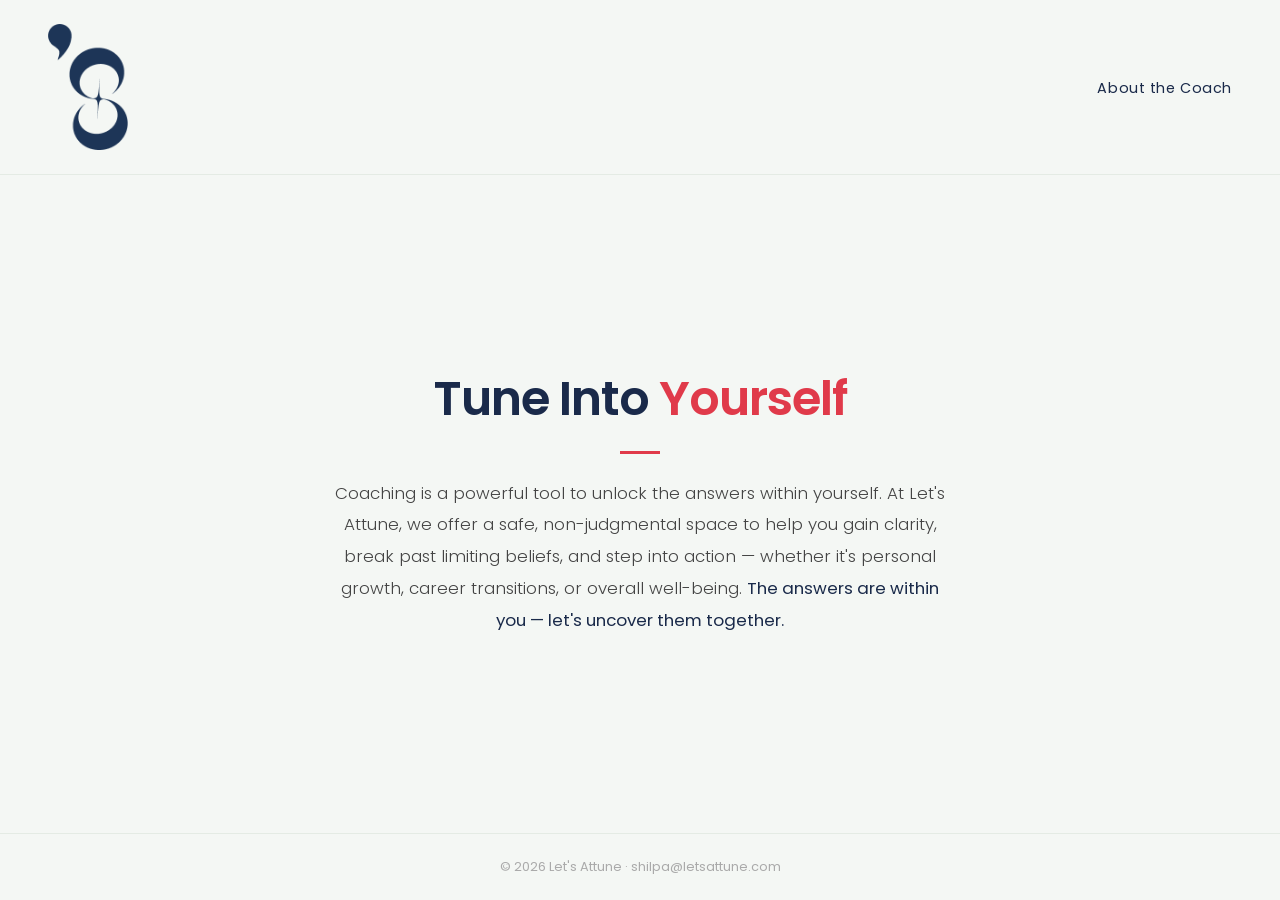
==== index.html @ 9fa4927b "slight color change" ====
<!DOCTYPE html>
<html lang="en">
<head>
  <meta charset="UTF-8" />
  <meta name="viewport" content="width=device-width, initial-scale=1.0" />
  <title>Let's Attune</title>
  <link href="https://fonts.googleapis.com/css2?family=Poppins:wght@300;400;600&display=swap" rel="stylesheet" />
  <style>
    * {
      margin: 0;
      padding: 0;
      box-sizing: border-box;
    }

    body {
      font-family: 'Poppins', sans-serif;
      background-color: #f4f7f4;
      color: #1a2a4a;
      min-height: 100vh;
      display: flex;
      flex-direction: column;
    }

    header {
      display: flex;
      align-items: center;
      justify-content: space-between;
      padding: 1.5rem 3rem;
      border-bottom: 1px solid #e4ebe4;
    }

    header img {
      width: 80px;
      height: auto;
    }

    header nav a {
      font-size: 0.9rem;
      font-weight: 400;
      color: #1a2a4a;
      text-decoration: none;
      letter-spacing: 0.04em;
      transition: color 0.2s;
    }

    header nav a:hover {
      color: #e03a4a;
    }

    main {
      flex: 1;
      display: flex;
      align-items: center;
      justify-content: center;
      padding: 4rem 2rem;
    }

    .container {
      max-width: 620px;
      text-align: center;
    }

    h1 {
      font-size: 3rem;
      font-weight: 600;
      color: #1a2a4a;
      line-height: 1.15;
      margin-bottom: 0.5rem;
      letter-spacing: -0.02em;
    }

    h1 span {
      color: #e03a4a;
    }

    .divider {
      width: 40px;
      height: 3px;
      background-color: #e03a4a;
      margin: 1.5rem auto;
    }

    p {
      font-size: 1.05rem;
      font-weight: 300;
      color: #444;
      line-height: 1.9;
    }

    p strong {
      color: #1a2a4a;
      font-weight: 400;
    }

    footer {
      text-align: center;
      padding: 1.5rem;
      font-size: 0.8rem;
      color: #aaa;
      border-top: 1px solid #e4ebe4;
    }
  </style>
</head>
<body>

  <header>
    <img src="assets/Lets Attune logo.png" alt="Let's Attune" />
    <nav>
      <a href="coach.html">About the Coach</a>
    </nav>
  </header>

  <main>
    <div class="container">
      <h1>Tune Into <span>Yourself</span></h1>
      <div class="divider"></div>
      <p>
        Coaching is a powerful tool to unlock the answers within yourself. At Let's Attune, we offer a safe, non-judgmental space to help you gain clarity, break past limiting beliefs, and step into action — whether it's personal growth, career transitions, or overall well-being. <strong>The answers are within you — let's uncover them together.</strong>
      </p>
    </div>
  </main>

  <footer>
    © 2026 Let's Attune · shilpa@letsattune.com
  </footer>

</body>
</html>
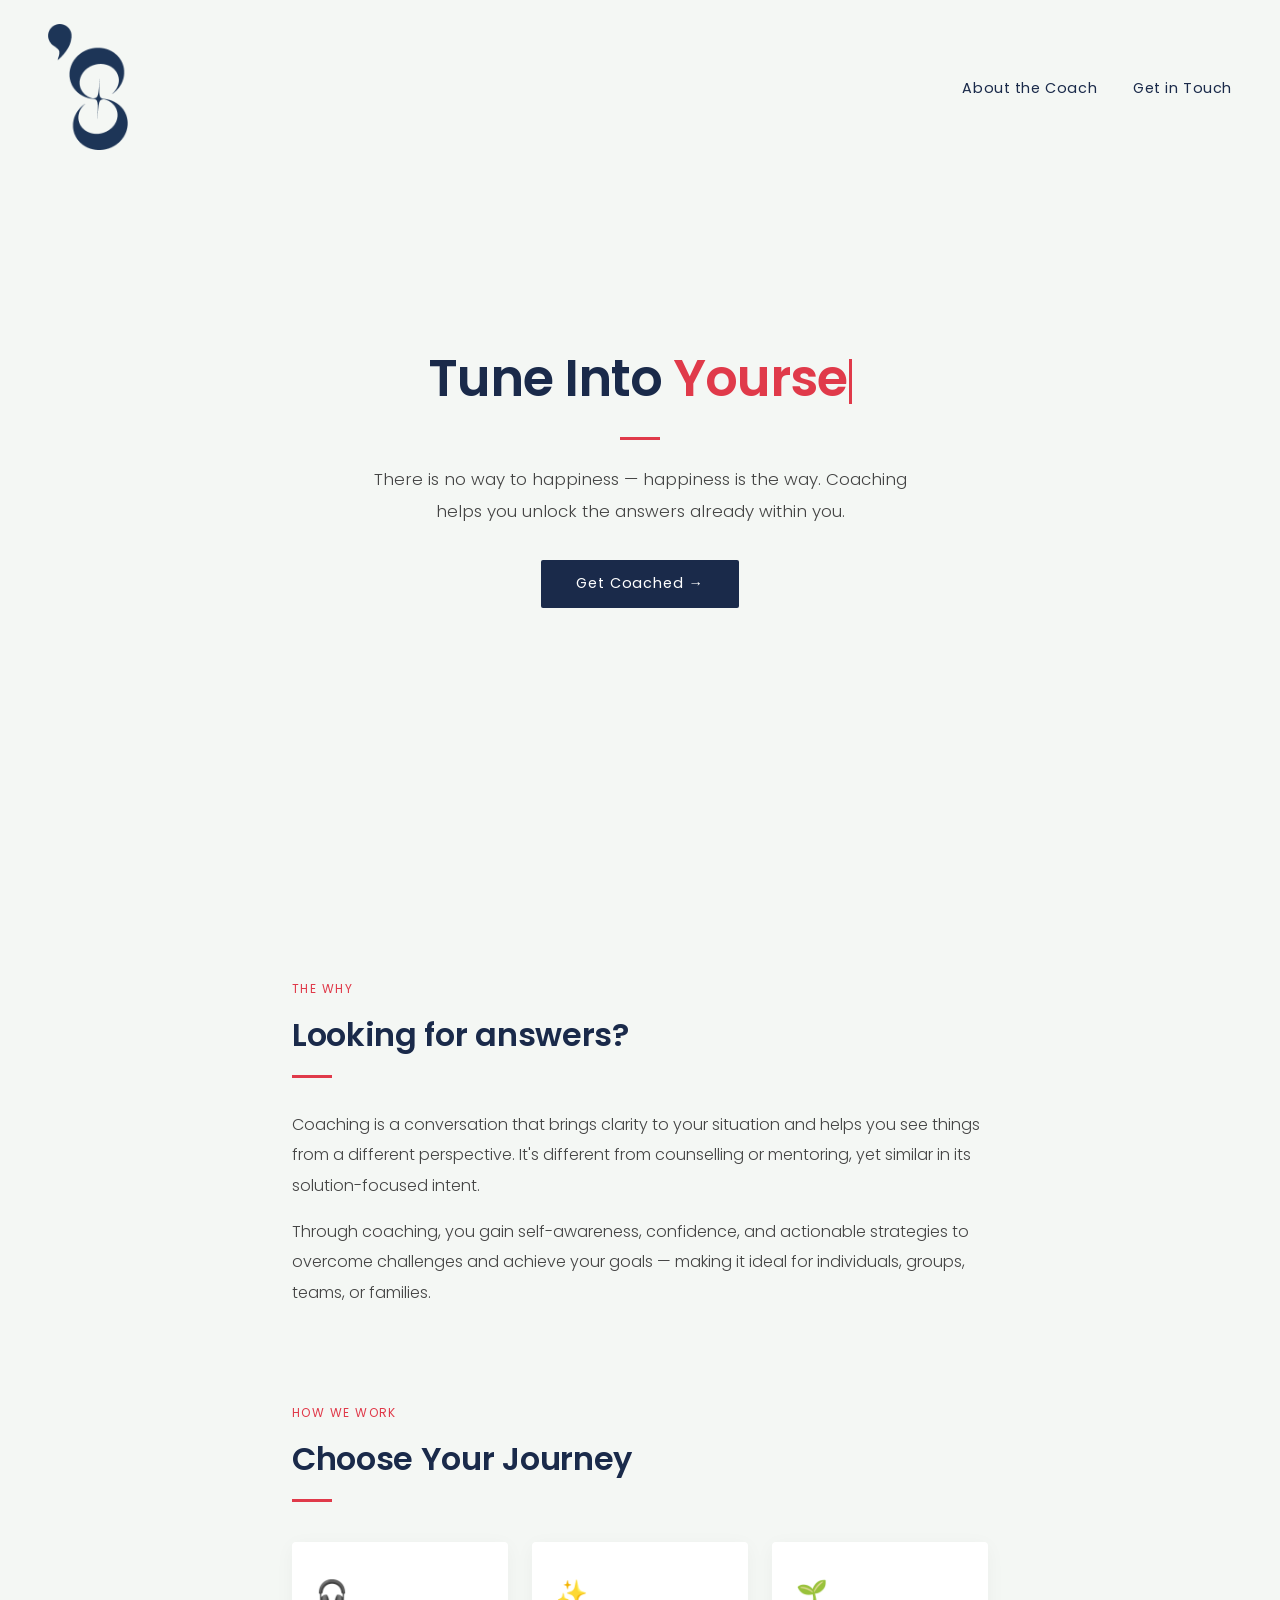
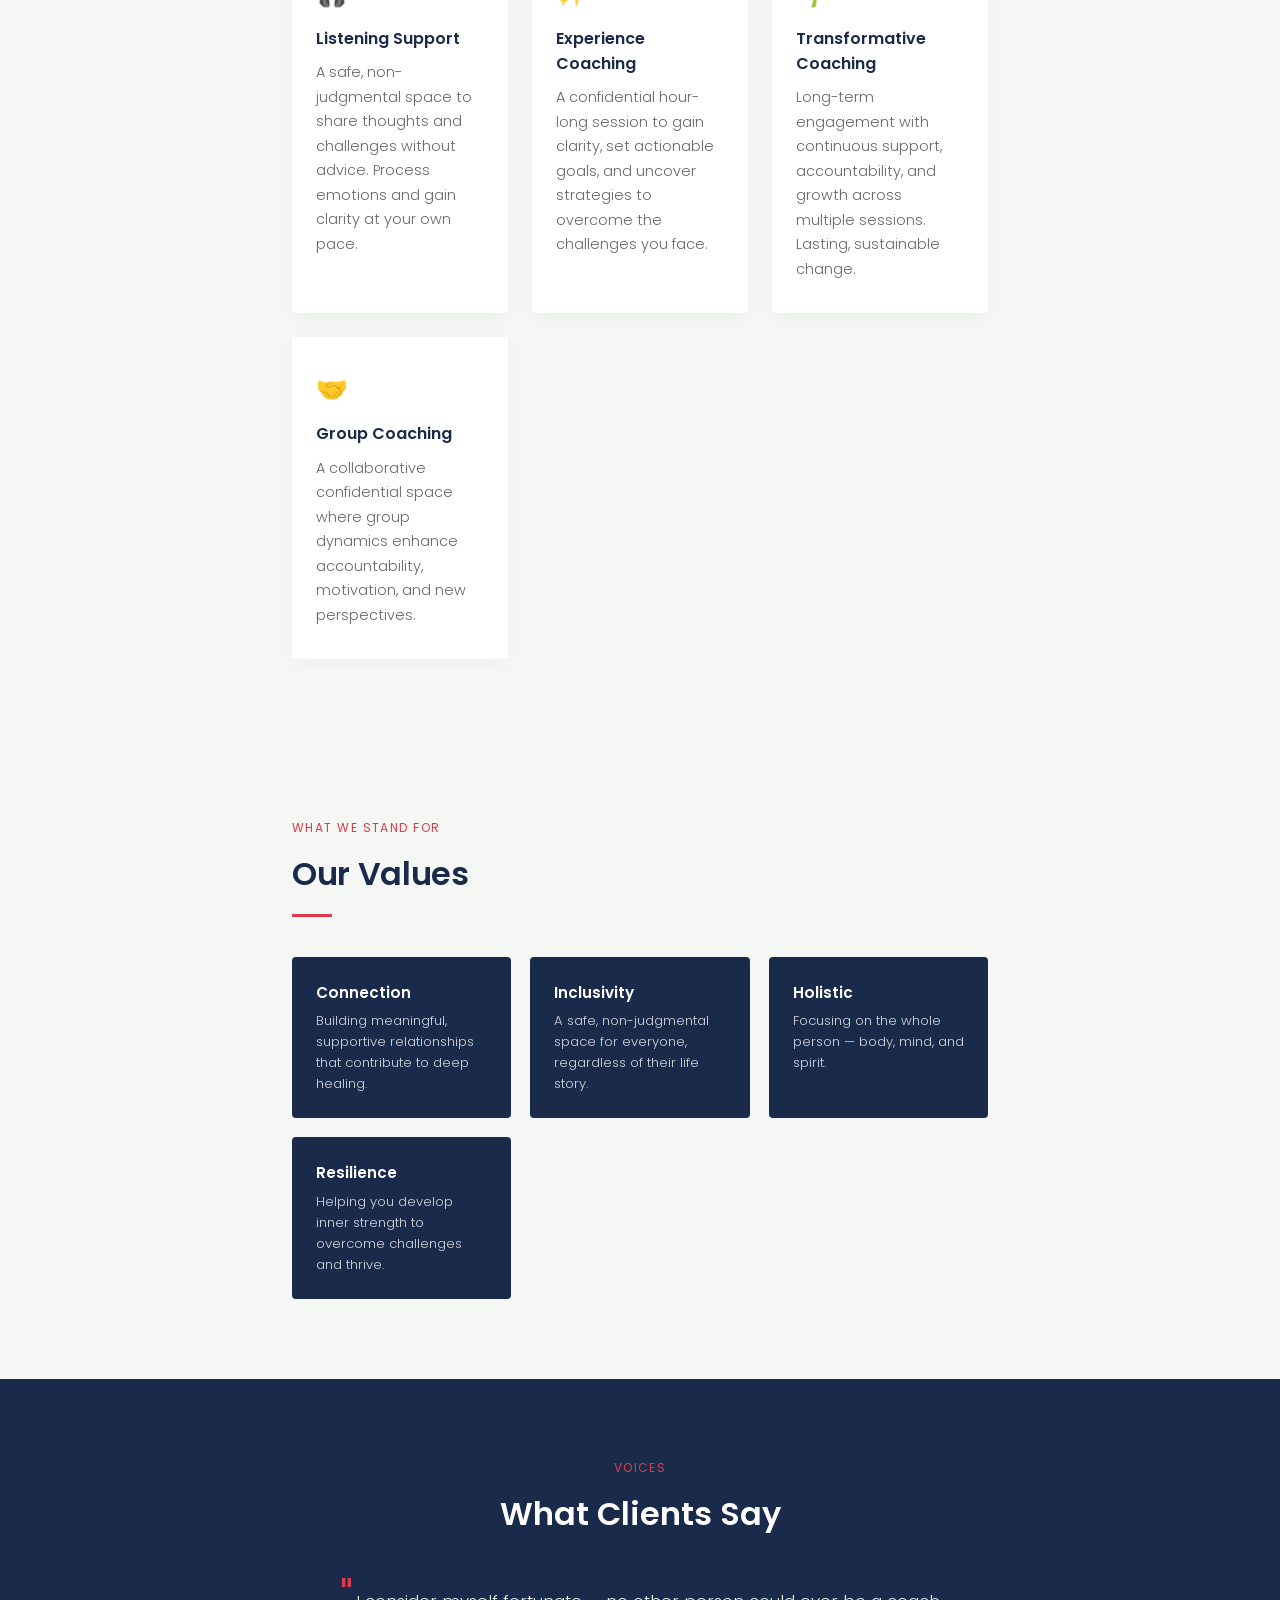
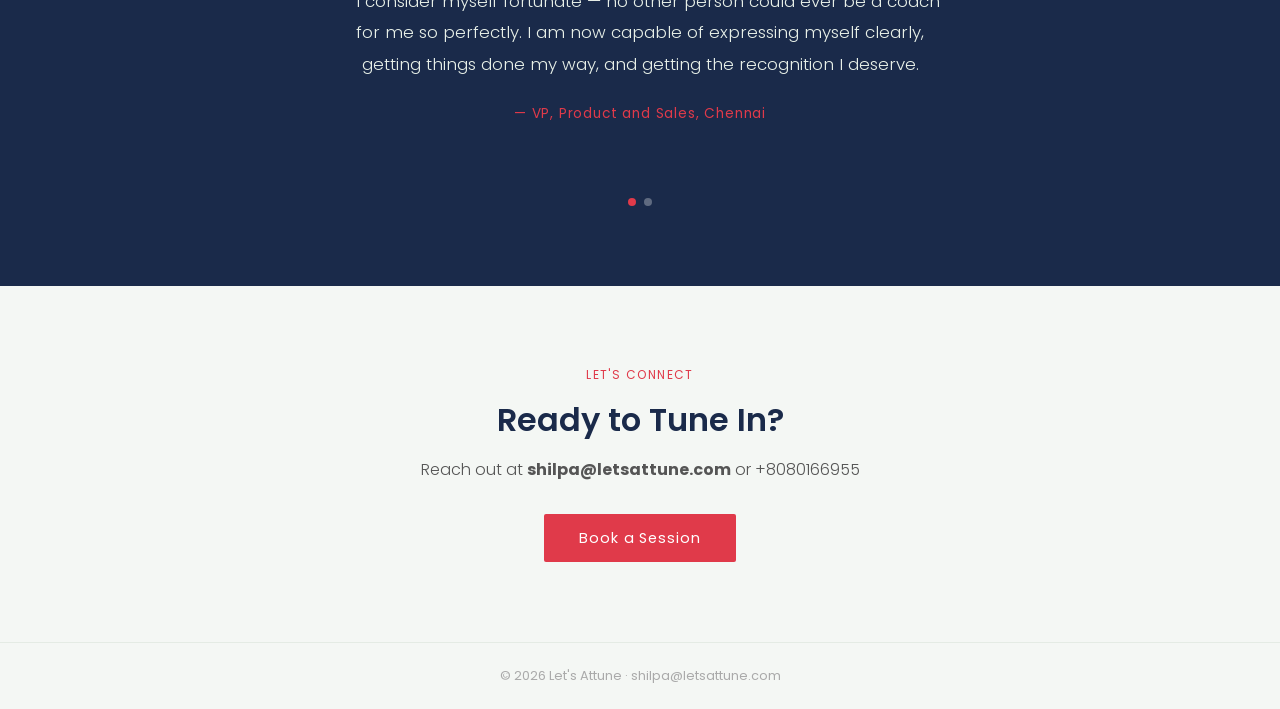
==== commit e72102a0: "full site with effects" ====
--- a/index.html
+++ b/index.html
@@ -6,92 +6,374 @@
   <title>Let's Attune</title>
   <link href="https://fonts.googleapis.com/css2?family=Poppins:wght@300;400;600&display=swap" rel="stylesheet" />
   <style>
-    * {
-      margin: 0;
-      padding: 0;
-      box-sizing: border-box;
-    }
+    * { margin: 0; padding: 0; box-sizing: border-box; }
 
     body {
       font-family: 'Poppins', sans-serif;
       background-color: #f4f7f4;
       color: #1a2a4a;
-      min-height: 100vh;
-      display: flex;
-      flex-direction: column;
-    }
-
+      overflow-x: hidden;
+    }
+
+    /* ── HEADER ── */
     header {
+      position: fixed;
+      top: 0; left: 0; right: 0;
       display: flex;
       align-items: center;
       justify-content: space-between;
       padding: 1.5rem 3rem;
-      border-bottom: 1px solid #e4ebe4;
+      background: #f4f7f4;
+      border-bottom: 1px solid transparent;
+      transition: padding 0.3s, box-shadow 0.3s, border-color 0.3s;
+      z-index: 100;
+    }
+
+    header.scrolled {
+      padding: 0.8rem 3rem;
+      box-shadow: 0 2px 20px rgba(0,0,0,0.06);
+      border-color: #e4ebe4;
     }
 
     header img {
       width: 80px;
-      height: auto;
-    }
+      transition: width 0.3s;
+    }
+
+    header.scrolled img { width: 55px; }
 
     header nav a {
       font-size: 0.9rem;
-      font-weight: 400;
       color: #1a2a4a;
       text-decoration: none;
       letter-spacing: 0.04em;
+      margin-left: 2rem;
       transition: color 0.2s;
     }
 
-    header nav a:hover {
-      color: #e03a4a;
-    }
-
-    main {
-      flex: 1;
+    header nav a:hover { color: #e03a4a; }
+
+    /* ── HERO ── */
+    .hero {
+      min-height: 100vh;
       display: flex;
       align-items: center;
       justify-content: center;
-      padding: 4rem 2rem;
-    }
-
-    .container {
-      max-width: 620px;
       text-align: center;
-    }
-
-    h1 {
-      font-size: 3rem;
+      padding: 2rem;
+      padding-top: 6rem;
+    }
+
+    .hero h1 {
+      font-size: 3.2rem;
       font-weight: 600;
-      color: #1a2a4a;
+      letter-spacing: -0.02em;
       line-height: 1.15;
-      margin-bottom: 0.5rem;
-      letter-spacing: -0.02em;
-    }
-
-    h1 span {
-      color: #e03a4a;
-    }
-
-    .divider {
+      min-height: 4rem;
+    }
+
+    .hero h1 span.accent { color: #e03a4a; }
+
+    .cursor {
+      display: inline-block;
+      width: 3px;
+      background: #e03a4a;
+      animation: blink 0.7s infinite;
+      margin-left: 2px;
+      vertical-align: middle;
+      height: 2.8rem;
+    }
+
+    @keyframes blink {
+      0%, 100% { opacity: 1; }
+      50% { opacity: 0; }
+    }
+
+    .hero .divider {
       width: 40px;
       height: 3px;
-      background-color: #e03a4a;
+      background: #e03a4a;
       margin: 1.5rem auto;
-    }
-
-    p {
+      transform: scaleX(0);
+      transform-origin: left;
+      animation: expandLine 0.8s 2.2s forwards;
+    }
+
+    @keyframes expandLine { to { transform: scaleX(1); } }
+
+    .hero p {
       font-size: 1.05rem;
       font-weight: 300;
       color: #444;
       line-height: 1.9;
-    }
-
-    p strong {
+      max-width: 560px;
+      opacity: 0;
+      animation: fadeUp 0.8s 2.4s forwards;
+    }
+
+    .hero .cta {
+      display: inline-block;
+      margin-top: 2rem;
+      padding: 0.85rem 2.2rem;
+      background: #1a2a4a;
+      color: #fff;
+      text-decoration: none;
+      font-size: 0.9rem;
+      font-weight: 400;
+      letter-spacing: 0.06em;
+      border-radius: 2px;
+      opacity: 0;
+      animation: fadeUp 0.8s 2.8s forwards;
+      position: relative;
+      overflow: hidden;
+    }
+
+    .hero .cta::after {
+      content: '';
+      position: absolute;
+      inset: 0;
+      background: #e03a4a;
+      transform: translateX(-100%);
+      transition: transform 0.3s;
+      z-index: 0;
+    }
+
+    .hero .cta:hover::after { transform: translateX(0); }
+    .hero .cta span { position: relative; z-index: 1; }
+
+    /* ── FADE IN ── */
+    .fade-in {
+      opacity: 0;
+      transform: translateY(30px);
+      transition: opacity 0.7s ease, transform 0.7s ease;
+    }
+
+    .fade-in.visible {
+      opacity: 1;
+      transform: translateY(0);
+    }
+
+    /* ── SECTION BASE ── */
+    .section {
+      padding: 5rem 2rem;
+      max-width: 760px;
+      margin: 0 auto;
+    }
+
+    .section-label {
+      font-size: 0.75rem;
+      font-weight: 400;
+      color: #e03a4a;
+      letter-spacing: 0.12em;
+      text-transform: uppercase;
+      margin-bottom: 0.8rem;
+    }
+
+    .section h2 {
+      font-size: 2rem;
+      font-weight: 600;
       color: #1a2a4a;
-      font-weight: 400;
-    }
-
+      margin-bottom: 1rem;
+      letter-spacing: -0.01em;
+    }
+
+    .section p {
+      font-size: 1rem;
+      font-weight: 300;
+      color: #444;
+      line-height: 1.9;
+      margin-bottom: 1rem;
+    }
+
+    .divider {
+      width: 40px;
+      height: 3px;
+      background: #e03a4a;
+      margin-bottom: 2rem;
+    }
+
+    /* ── COACHING CARDS ── */
+    .cards {
+      display: grid;
+      grid-template-columns: repeat(auto-fit, minmax(200px, 1fr));
+      gap: 1.5rem;
+      margin-top: 2.5rem;
+    }
+
+    .card {
+      background: #fff;
+      border-radius: 4px;
+      padding: 2rem 1.5rem;
+      box-shadow: 0 4px 20px rgba(0,0,0,0.04);
+      transition: transform 0.3s ease, box-shadow 0.3s ease;
+    }
+
+    .card:hover {
+      transform: translateY(-6px);
+      box-shadow: 0 12px 30px rgba(0,0,0,0.09);
+    }
+
+    .card h3 {
+      font-size: 1rem;
+      font-weight: 600;
+      color: #1a2a4a;
+      margin-bottom: 0.6rem;
+    }
+
+    .card p {
+      font-size: 0.9rem;
+      color: #666;
+      line-height: 1.7;
+      margin: 0;
+    }
+
+    .card .icon {
+      font-size: 1.6rem;
+      margin-bottom: 0.8rem;
+    }
+
+    /* ── VALUES ── */
+    .values-grid {
+      display: grid;
+      grid-template-columns: repeat(auto-fit, minmax(160px, 1fr));
+      gap: 1.2rem;
+      margin-top: 2.5rem;
+    }
+
+    .value {
+      background: #1a2a4a;
+      color: #fff;
+      border-radius: 4px;
+      padding: 1.5rem;
+      transition: background 0.3s;
+    }
+
+    .value:hover { background: #e03a4a; }
+
+    .value h4 {
+      font-size: 0.95rem;
+      font-weight: 600;
+      margin-bottom: 0.4rem;
+    }
+
+    .value p {
+      font-size: 0.82rem;
+      font-weight: 300;
+      color: rgba(255,255,255,0.8);
+      line-height: 1.6;
+      margin: 0;
+    }
+
+    /* ── TESTIMONIALS ── */
+    .testimonials-section {
+      background: #1a2a4a;
+      padding: 5rem 2rem;
+      text-align: center;
+    }
+
+    .testimonials-section .section-label {
+      color: #e03a4a;
+      display: block;
+      margin-bottom: 0.8rem;
+    }
+
+    .testimonials-section h2 {
+      font-size: 2rem;
+      font-weight: 600;
+      color: #fff;
+      margin-bottom: 3rem;
+    }
+
+    .carousel {
+      max-width: 620px;
+      margin: 0 auto;
+      min-height: 180px;
+    }
+
+    .slide { display: none; animation: fadeSlide 0.6s ease; }
+    .slide.active { display: block; }
+
+    @keyframes fadeSlide {
+      from { opacity: 0; transform: translateY(10px); }
+      to { opacity: 1; transform: translateY(0); }
+    }
+
+    .slide blockquote {
+      font-size: 1.05rem;
+      font-weight: 300;
+      line-height: 1.9;
+      color: #e8f0e8;
+      margin-bottom: 1.2rem;
+    }
+
+    .slide blockquote::before {
+      content: '"';
+      font-size: 3rem;
+      color: #e03a4a;
+      line-height: 0;
+      vertical-align: -0.6rem;
+      margin-right: 0.2rem;
+    }
+
+    .slide cite {
+      font-size: 0.85rem;
+      color: #e03a4a;
+      letter-spacing: 0.06em;
+      font-style: normal;
+    }
+
+    .dots {
+      margin-top: 2rem;
+      display: flex;
+      justify-content: center;
+      gap: 0.5rem;
+    }
+
+    .dot {
+      width: 8px; height: 8px;
+      border-radius: 50%;
+      background: #fff;
+      opacity: 0.3;
+      cursor: pointer;
+      transition: opacity 0.3s;
+    }
+
+    .dot.active { opacity: 1; background: #e03a4a; }
+
+    /* ── CONTACT ── */
+    .contact-section {
+      text-align: center;
+      padding: 5rem 2rem;
+    }
+
+    .contact-section h2 {
+      font-size: 2rem;
+      font-weight: 600;
+      margin-bottom: 0.8rem;
+    }
+
+    .contact-section p {
+      font-size: 1rem;
+      font-weight: 300;
+      color: #555;
+      margin-bottom: 2rem;
+    }
+
+    .contact-section a.btn {
+      display: inline-block;
+      padding: 0.85rem 2.2rem;
+      background: #e03a4a;
+      color: #fff;
+      text-decoration: none;
+      font-size: 0.9rem;
+      letter-spacing: 0.06em;
+      border-radius: 2px;
+      transition: background 0.3s;
+    }
+
+    .contact-section a.btn:hover { background: #1a2a4a; }
+
+    /* ── FOOTER ── */
     footer {
       text-align: center;
       padding: 1.5rem;
@@ -99,30 +381,180 @@
       color: #aaa;
       border-top: 1px solid #e4ebe4;
     }
+
+    @keyframes fadeUp {
+      from { opacity: 0; transform: translateY(20px); }
+      to { opacity: 1; transform: translateY(0); }
+    }
+
+    @media (max-width: 600px) {
+      .hero h1 { font-size: 2.2rem; }
+      header { padding: 1rem 1.5rem; }
+      header.scrolled { padding: 0.6rem 1.5rem; }
+    }
   </style>
 </head>
 <body>
 
-  <header>
+  <header id="header">
     <img src="assets/Lets Attune logo.png" alt="Let's Attune" />
     <nav>
       <a href="coach.html">About the Coach</a>
+      <a href="https://forms.gle/p1m3mecHvxKqkyVN9" target="_blank">Get in Touch</a>
     </nav>
   </header>
 
-  <main>
-    <div class="container">
-      <h1>Tune Into <span>Yourself</span></h1>
+  <!-- HERO -->
+  <div class="hero">
+    <div>
+      <h1 id="typewriter"><span class="cursor"></span></h1>
       <div class="divider"></div>
-      <p>
-        Coaching is a powerful tool to unlock the answers within yourself. At Let's Attune, we offer a safe, non-judgmental space to help you gain clarity, break past limiting beliefs, and step into action — whether it's personal growth, career transitions, or overall well-being. <strong>The answers are within you — let's uncover them together.</strong>
-      </p>
+      <p>There is no way to happiness — happiness is the way. Coaching helps you unlock the answers already within you.</p>
+      <a href="https://forms.gle/p1m3mecHvxKqkyVN9" target="_blank" class="cta"><span>Get Coached →</span></a>
     </div>
-  </main>
-
-  <footer>
-    © 2026 Let's Attune · shilpa@letsattune.com
-  </footer>
+  </div>
+
+  <!-- WHY COACHING -->
+  <div class="section">
+    <div class="fade-in">
+      <div class="section-label">The Why</div>
+      <h2>Looking for answers?</h2>
+      <div class="divider"></div>
+      <p>Coaching is a conversation that brings clarity to your situation and helps you see things from a different perspective. It's different from counselling or mentoring, yet similar in its solution-focused intent.</p>
+      <p>Through coaching, you gain self-awareness, confidence, and actionable strategies to overcome challenges and achieve your goals — making it ideal for individuals, groups, teams, or families.</p>
+    </div>
+  </div>
+
+  <!-- COACHING TYPES -->
+  <div class="section" style="padding-top: 0;">
+    <div class="fade-in">
+      <div class="section-label">How We Work</div>
+      <h2>Choose Your Journey</h2>
+      <div class="divider"></div>
+      <div class="cards">
+        <div class="card">
+          <div class="icon">🎧</div>
+          <h3>Listening Support</h3>
+          <p>A safe, non-judgmental space to share thoughts and challenges without advice. Process emotions and gain clarity at your own pace.</p>
+        </div>
+        <div class="card">
+          <div class="icon">✨</div>
+          <h3>Experience Coaching</h3>
+          <p>A confidential hour-long session to gain clarity, set actionable goals, and uncover strategies to overcome the challenges you face.</p>
+        </div>
+        <div class="card">
+          <div class="icon">🌱</div>
+          <h3>Transformative Coaching</h3>
+          <p>Long-term engagement with continuous support, accountability, and growth across multiple sessions. Lasting, sustainable change.</p>
+        </div>
+        <div class="card">
+          <div class="icon">🤝</div>
+          <h3>Group Coaching</h3>
+          <p>A collaborative confidential space where group dynamics enhance accountability, motivation, and new perspectives.</p>
+        </div>
+      </div>
+    </div>
+  </div>
+
+  <!-- VALUES -->
+  <div class="section">
+    <div class="fade-in">
+      <div class="section-label">What We Stand For</div>
+      <h2>Our Values</h2>
+      <div class="divider"></div>
+      <div class="values-grid">
+        <div class="value">
+          <h4>Connection</h4>
+          <p>Building meaningful, supportive relationships that contribute to deep healing.</p>
+        </div>
+        <div class="value">
+          <h4>Inclusivity</h4>
+          <p>A safe, non-judgmental space for everyone, regardless of their life story.</p>
+        </div>
+        <div class="value">
+          <h4>Holistic</h4>
+          <p>Focusing on the whole person — body, mind, and spirit.</p>
+        </div>
+        <div class="value">
+          <h4>Resilience</h4>
+          <p>Helping you develop inner strength to overcome challenges and thrive.</p>
+        </div>
+      </div>
+    </div>
+  </div>
+
+  <!-- TESTIMONIALS -->
+  <div class="testimonials-section">
+    <span class="section-label">Voices</span>
+    <h2>What Clients Say</h2>
+    <div class="carousel">
+      <div class="slide active">
+        <blockquote>I consider myself fortunate — no other person could ever be a coach for me so perfectly. I am now capable of expressing myself clearly, getting things done my way, and getting the recognition I deserve.</blockquote>
+        <cite>— VP, Product and Sales, Chennai</cite>
+      </div>
+      <div class="slide">
+        <blockquote>Shilpa empowered people with life skills and built awareness to take one step at a time. She went beyond her commitment out of love to help people. She is a rare gem genuinely making a difference.</blockquote>
+        <cite>— Founder, NGO, Pune</cite>
+      </div>
+    </div>
+    <div class="dots">
+      <div class="dot active" onclick="goTo(0)"></div>
+      <div class="dot" onclick="goTo(1)"></div>
+    </div>
+  </div>
+
+  <!-- CONTACT -->
+  <div class="contact-section fade-in">
+    <div class="section-label">Let's Connect</div>
+    <h2>Ready to Tune In?</h2>
+    <p>Reach out at <strong>shilpa@letsattune.com</strong> or +8080166955</p>
+    <a href="https://forms.gle/p1m3mecHvxKqkyVN9" target="_blank" class="btn">Book a Session</a>
+  </div>
+
+  <footer>© 2026 Let's Attune · shilpa@letsattune.com</footer>
+
+  <script>
+    // Sticky header
+    const header = document.getElementById('header');
+    window.addEventListener('scroll', () => {
+      header.classList.toggle('scrolled', window.scrollY > 50);
+    });
+
+    // Typewriter
+    const el = document.getElementById('typewriter');
+    const text1 = 'Tune Into ';
+    const text2 = 'Yourself';
+    let i = 0;
+    function type() {
+      if (i <= text1.length + text2.length) {
+        const t1 = text1.slice(0, Math.min(i, text1.length));
+        const t2 = text2.slice(0, Math.max(0, i - text1.length));
+        el.innerHTML = t1 + (t2 ? `<span class="accent">${t2}</span>` : '') + '<span class="cursor"></span>';
+        i++;
+        setTimeout(type, 80);
+      }
+    }
+    setTimeout(type, 400);
+
+    // Scroll fade-in
+    const observer = new IntersectionObserver((entries) => {
+      entries.forEach(e => { if (e.isIntersecting) e.target.classList.add('visible'); });
+    }, { threshold: 0.15 });
+    document.querySelectorAll('.fade-in').forEach(el => observer.observe(el));
+
+    // Carousel
+    let current = 0;
+    const slides = document.querySelectorAll('.slide');
+    const dots = document.querySelectorAll('.dot');
+    function goTo(n) {
+      slides[current].classList.remove('active');
+      dots[current].classList.remove('active');
+      current = n;
+      slides[current].classList.add('active');
+      dots[current].classList.add('active');
+    }
+    setInterval(() => goTo((current + 1) % slides.length), 4500);
+  </script>
 
 </body>
 </html>
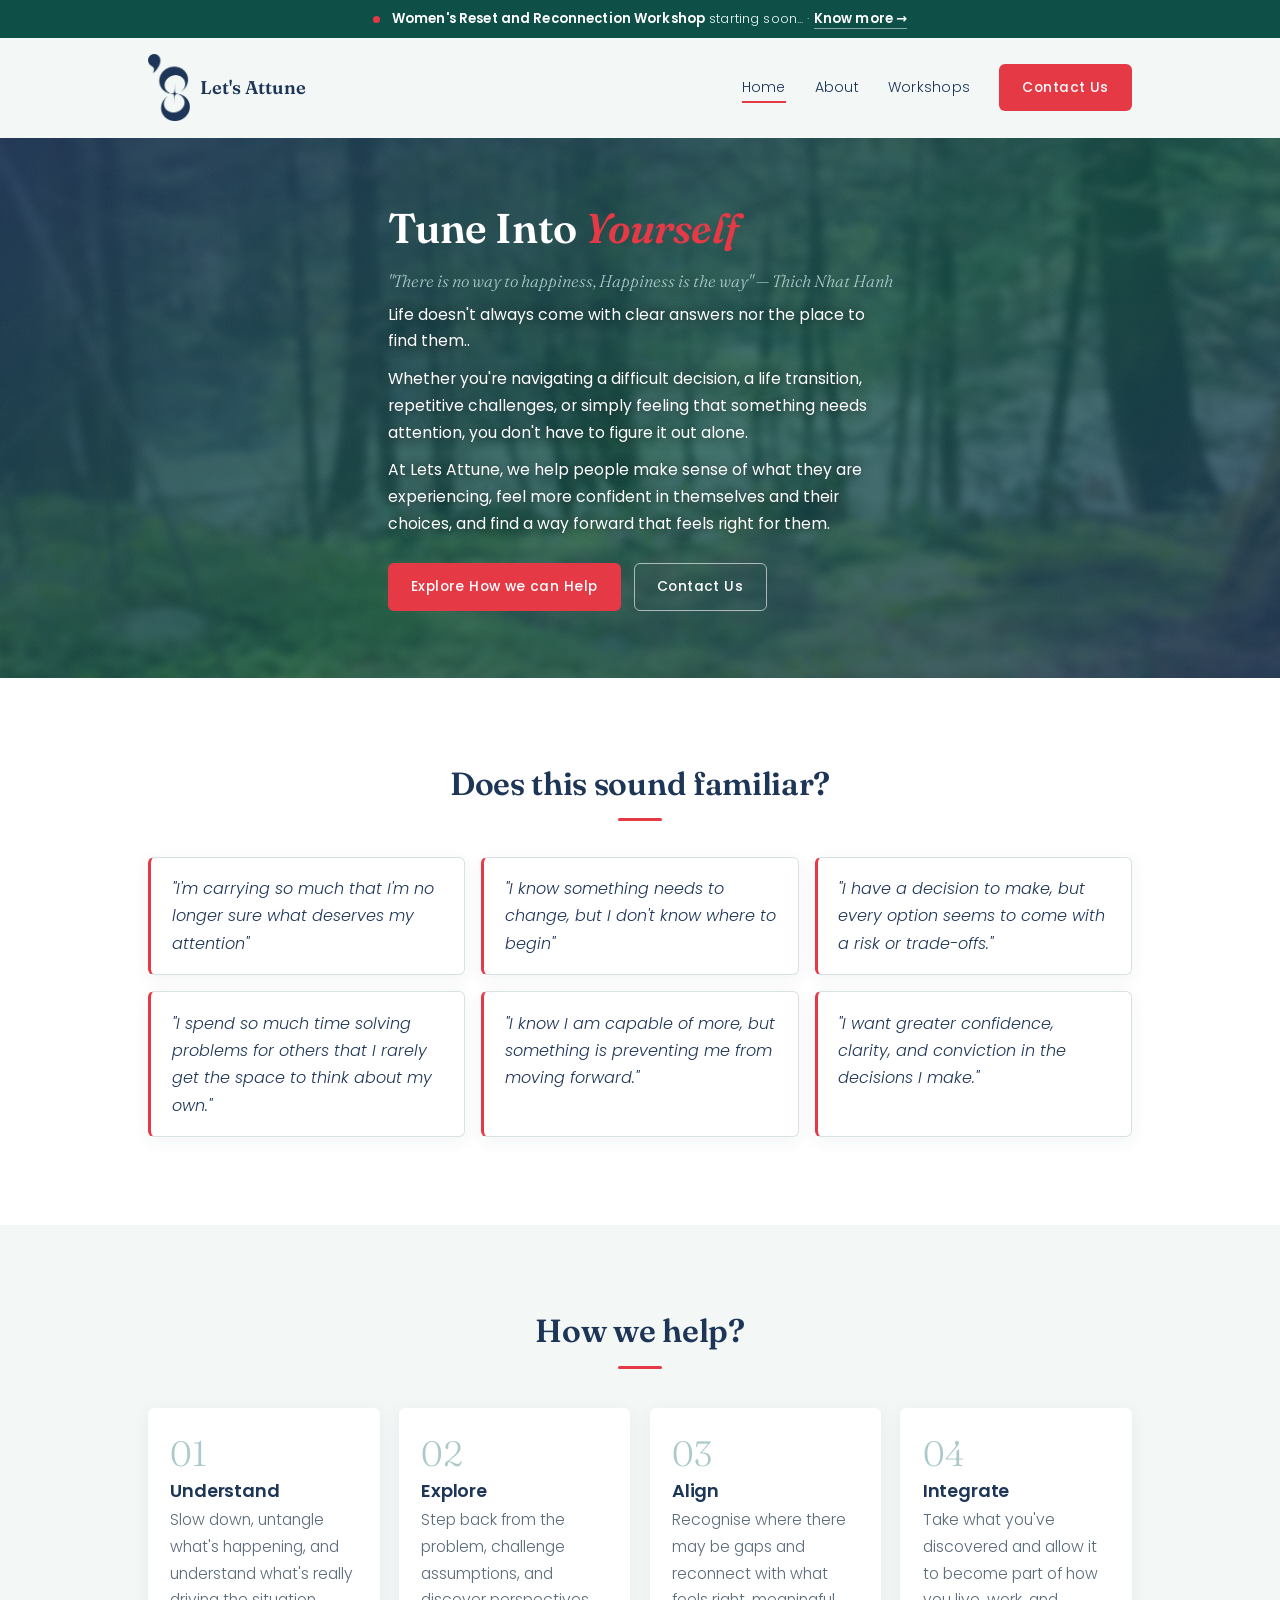
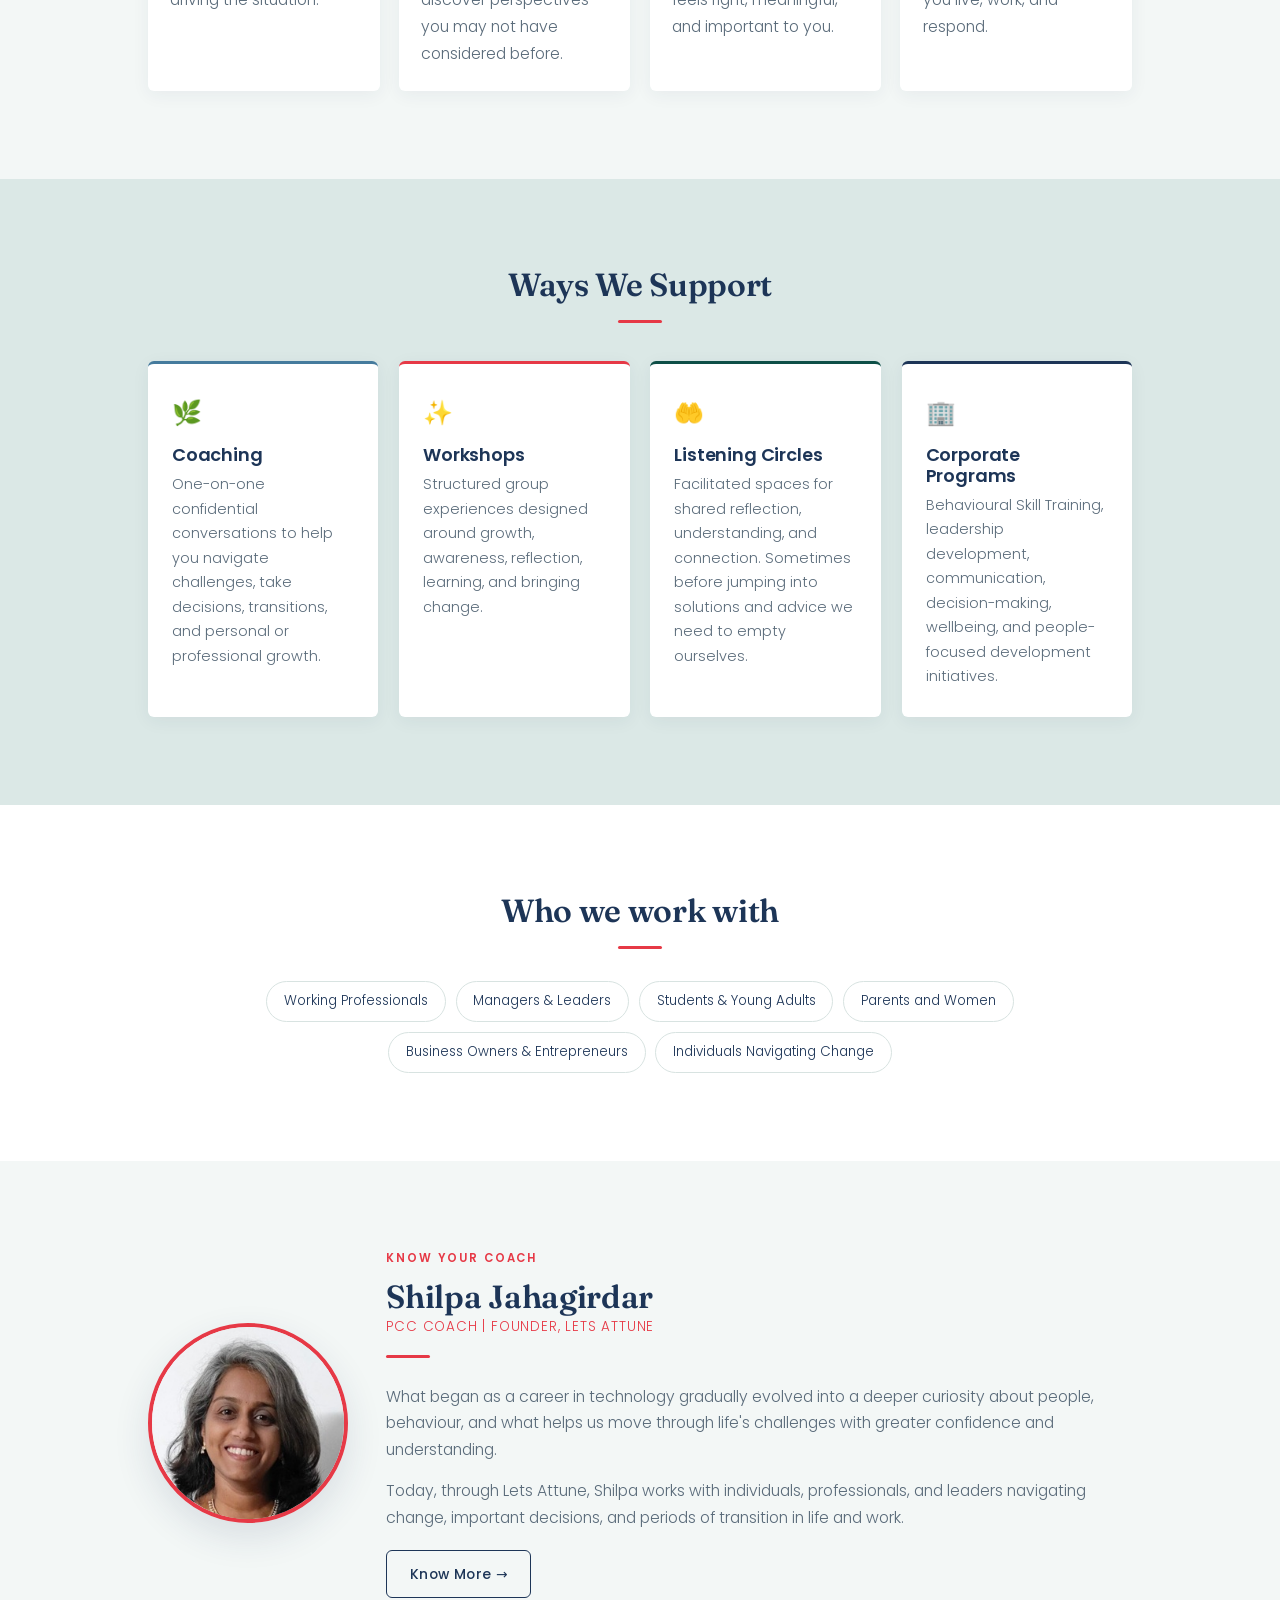
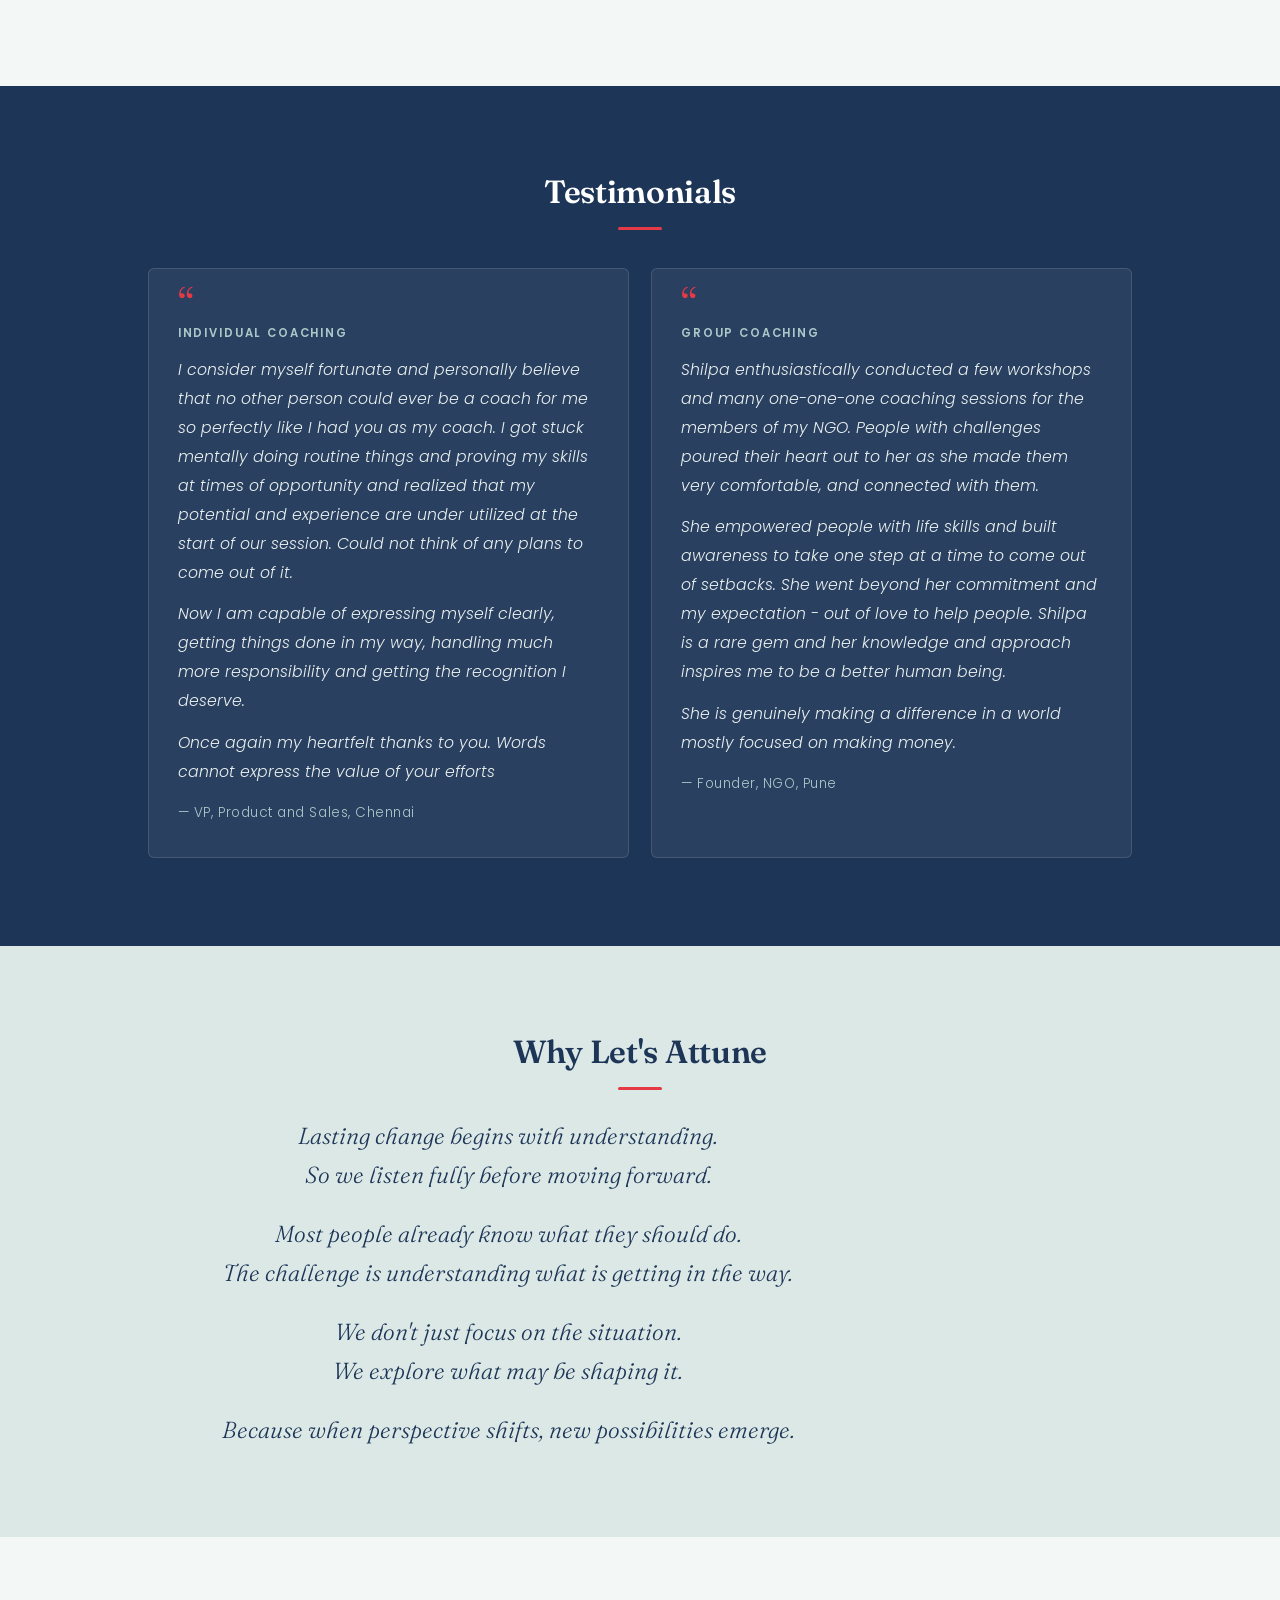
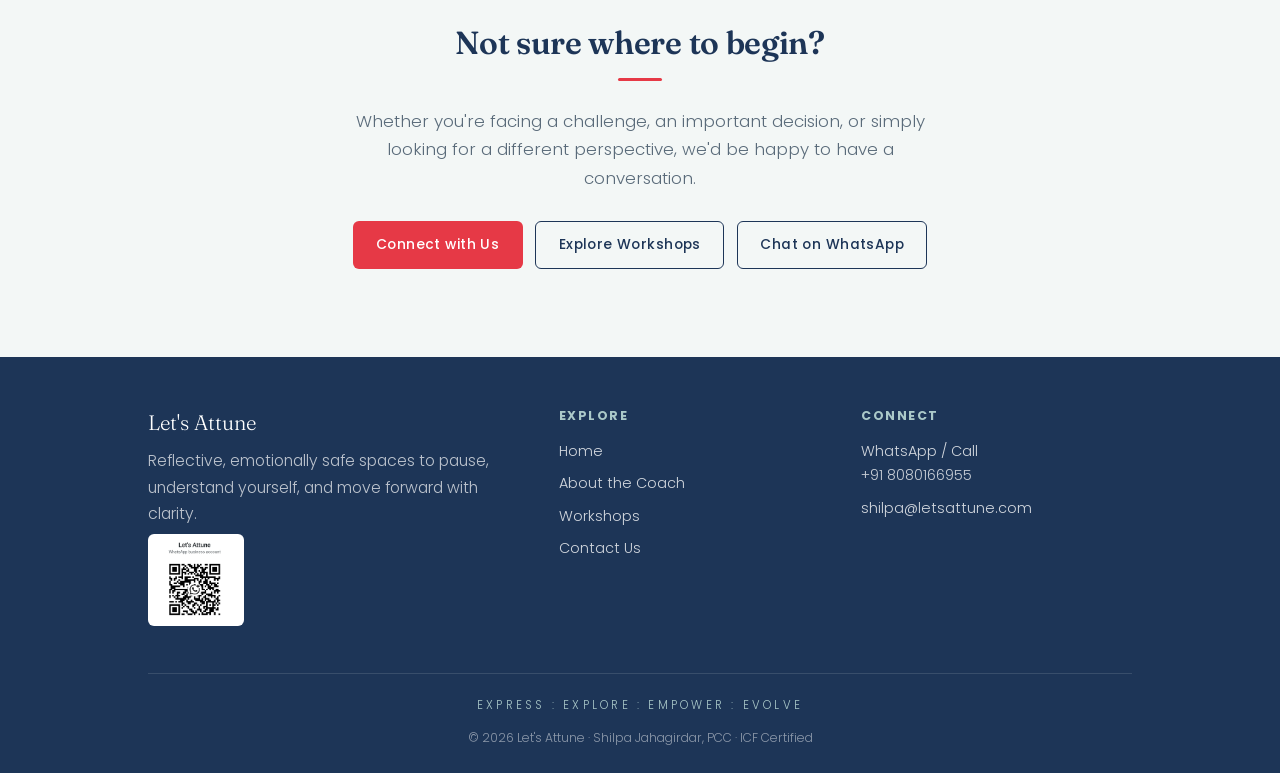
==== commit ccfba1ce: "Rebuild site: 3 pages, brand design system, verbatim copy Full rebuild replacing the GitHub Pages de" ====
--- a/index.html
+++ b/index.html
@@ -3,558 +3,231 @@
 <head>
   <meta charset="UTF-8" />
   <meta name="viewport" content="width=device-width, initial-scale=1.0" />
-  <title>Let's Attune</title>
-  <link href="https://fonts.googleapis.com/css2?family=Poppins:wght@300;400;600&display=swap" rel="stylesheet" />
-  <style>
-    * { margin: 0; padding: 0; box-sizing: border-box; }
-
-    body {
-      font-family: 'Poppins', sans-serif;
-      background-color: #f4f7f4;
-      color: #1a2a4a;
-      overflow-x: hidden;
-    }
-
-    /* ── HEADER ── */
-    header {
-      position: fixed;
-      top: 0; left: 0; right: 0;
-      display: flex;
-      align-items: center;
-      justify-content: space-between;
-      padding: 1.5rem 3rem;
-      background: #f4f7f4;
-      border-bottom: 1px solid transparent;
-      transition: padding 0.3s, box-shadow 0.3s, border-color 0.3s;
-      z-index: 100;
-    }
-
-    header.scrolled {
-      padding: 0.8rem 3rem;
-      box-shadow: 0 2px 20px rgba(0,0,0,0.06);
-      border-color: #e4ebe4;
-    }
-
-    header img {
-      width: 80px;
-      transition: width 0.3s;
-    }
-
-    header.scrolled img { width: 55px; }
-
-    header nav a {
-      font-size: 0.9rem;
-      color: #1a2a4a;
-      text-decoration: none;
-      letter-spacing: 0.04em;
-      margin-left: 2rem;
-      transition: color 0.2s;
-    }
-
-    header nav a:hover { color: #e03a4a; }
-
-    /* ── HERO ── */
-    .hero {
-      min-height: 100vh;
-      display: flex;
-      align-items: center;
-      justify-content: center;
-      text-align: center;
-      padding: 2rem;
-      padding-top: 6rem;
-    }
-
-    .hero h1 {
-      font-size: 3.2rem;
-      font-weight: 600;
-      letter-spacing: -0.02em;
-      line-height: 1.15;
-      min-height: 4rem;
-    }
-
-    .hero h1 span.accent { color: #e03a4a; }
-
-    .cursor {
-      display: inline-block;
-      width: 3px;
-      background: #e03a4a;
-      animation: blink 0.7s infinite;
-      margin-left: 2px;
-      vertical-align: middle;
-      height: 2.8rem;
-    }
-
-    @keyframes blink {
-      0%, 100% { opacity: 1; }
-      50% { opacity: 0; }
-    }
-
-    .hero .divider {
-      width: 40px;
-      height: 3px;
-      background: #e03a4a;
-      margin: 1.5rem auto;
-      transform: scaleX(0);
-      transform-origin: left;
-      animation: expandLine 0.8s 2.2s forwards;
-    }
-
-    @keyframes expandLine { to { transform: scaleX(1); } }
-
-    .hero p {
-      font-size: 1.05rem;
-      font-weight: 300;
-      color: #444;
-      line-height: 1.9;
-      max-width: 560px;
-      opacity: 0;
-      animation: fadeUp 0.8s 2.4s forwards;
-    }
-
-    .hero .cta {
-      display: inline-block;
-      margin-top: 2rem;
-      padding: 0.85rem 2.2rem;
-      background: #1a2a4a;
-      color: #fff;
-      text-decoration: none;
-      font-size: 0.9rem;
-      font-weight: 400;
-      letter-spacing: 0.06em;
-      border-radius: 2px;
-      opacity: 0;
-      animation: fadeUp 0.8s 2.8s forwards;
-      position: relative;
-      overflow: hidden;
-    }
-
-    .hero .cta::after {
-      content: '';
-      position: absolute;
-      inset: 0;
-      background: #e03a4a;
-      transform: translateX(-100%);
-      transition: transform 0.3s;
-      z-index: 0;
-    }
-
-    .hero .cta:hover::after { transform: translateX(0); }
-    .hero .cta span { position: relative; z-index: 1; }
-
-    /* ── FADE IN ── */
-    .fade-in {
-      opacity: 0;
-      transform: translateY(30px);
-      transition: opacity 0.7s ease, transform 0.7s ease;
-    }
-
-    .fade-in.visible {
-      opacity: 1;
-      transform: translateY(0);
-    }
-
-    /* ── SECTION BASE ── */
-    .section {
-      padding: 5rem 2rem;
-      max-width: 760px;
-      margin: 0 auto;
-    }
-
-    .section-label {
-      font-size: 0.75rem;
-      font-weight: 400;
-      color: #e03a4a;
-      letter-spacing: 0.12em;
-      text-transform: uppercase;
-      margin-bottom: 0.8rem;
-    }
-
-    .section h2 {
-      font-size: 2rem;
-      font-weight: 600;
-      color: #1a2a4a;
-      margin-bottom: 1rem;
-      letter-spacing: -0.01em;
-    }
-
-    .section p {
-      font-size: 1rem;
-      font-weight: 300;
-      color: #444;
-      line-height: 1.9;
-      margin-bottom: 1rem;
-    }
-
-    .divider {
-      width: 40px;
-      height: 3px;
-      background: #e03a4a;
-      margin-bottom: 2rem;
-    }
-
-    /* ── COACHING CARDS ── */
-    .cards {
-      display: grid;
-      grid-template-columns: repeat(auto-fit, minmax(200px, 1fr));
-      gap: 1.5rem;
-      margin-top: 2.5rem;
-    }
-
-    .card {
-      background: #fff;
-      border-radius: 4px;
-      padding: 2rem 1.5rem;
-      box-shadow: 0 4px 20px rgba(0,0,0,0.04);
-      transition: transform 0.3s ease, box-shadow 0.3s ease;
-    }
-
-    .card:hover {
-      transform: translateY(-6px);
-      box-shadow: 0 12px 30px rgba(0,0,0,0.09);
-    }
-
-    .card h3 {
-      font-size: 1rem;
-      font-weight: 600;
-      color: #1a2a4a;
-      margin-bottom: 0.6rem;
-    }
-
-    .card p {
-      font-size: 0.9rem;
-      color: #666;
-      line-height: 1.7;
-      margin: 0;
-    }
-
-    .card .icon {
-      font-size: 1.6rem;
-      margin-bottom: 0.8rem;
-    }
-
-    /* ── VALUES ── */
-    .values-grid {
-      display: grid;
-      grid-template-columns: repeat(auto-fit, minmax(160px, 1fr));
-      gap: 1.2rem;
-      margin-top: 2.5rem;
-    }
-
-    .value {
-      background: #1a2a4a;
-      color: #fff;
-      border-radius: 4px;
-      padding: 1.5rem;
-      transition: background 0.3s;
-    }
-
-    .value:hover { background: #e03a4a; }
-
-    .value h4 {
-      font-size: 0.95rem;
-      font-weight: 600;
-      margin-bottom: 0.4rem;
-    }
-
-    .value p {
-      font-size: 0.82rem;
-      font-weight: 300;
-      color: rgba(255,255,255,0.8);
-      line-height: 1.6;
-      margin: 0;
-    }
-
-    /* ── TESTIMONIALS ── */
-    .testimonials-section {
-      background: #1a2a4a;
-      padding: 5rem 2rem;
-      text-align: center;
-    }
-
-    .testimonials-section .section-label {
-      color: #e03a4a;
-      display: block;
-      margin-bottom: 0.8rem;
-    }
-
-    .testimonials-section h2 {
-      font-size: 2rem;
-      font-weight: 600;
-      color: #fff;
-      margin-bottom: 3rem;
-    }
-
-    .carousel {
-      max-width: 620px;
-      margin: 0 auto;
-      min-height: 180px;
-    }
-
-    .slide { display: none; animation: fadeSlide 0.6s ease; }
-    .slide.active { display: block; }
-
-    @keyframes fadeSlide {
-      from { opacity: 0; transform: translateY(10px); }
-      to { opacity: 1; transform: translateY(0); }
-    }
-
-    .slide blockquote {
-      font-size: 1.05rem;
-      font-weight: 300;
-      line-height: 1.9;
-      color: #e8f0e8;
-      margin-bottom: 1.2rem;
-    }
-
-    .slide blockquote::before {
-      content: '"';
-      font-size: 3rem;
-      color: #e03a4a;
-      line-height: 0;
-      vertical-align: -0.6rem;
-      margin-right: 0.2rem;
-    }
-
-    .slide cite {
-      font-size: 0.85rem;
-      color: #e03a4a;
-      letter-spacing: 0.06em;
-      font-style: normal;
-    }
-
-    .dots {
-      margin-top: 2rem;
-      display: flex;
-      justify-content: center;
-      gap: 0.5rem;
-    }
-
-    .dot {
-      width: 8px; height: 8px;
-      border-radius: 50%;
-      background: #fff;
-      opacity: 0.3;
-      cursor: pointer;
-      transition: opacity 0.3s;
-    }
-
-    .dot.active { opacity: 1; background: #e03a4a; }
-
-    /* ── CONTACT ── */
-    .contact-section {
-      text-align: center;
-      padding: 5rem 2rem;
-    }
-
-    .contact-section h2 {
-      font-size: 2rem;
-      font-weight: 600;
-      margin-bottom: 0.8rem;
-    }
-
-    .contact-section p {
-      font-size: 1rem;
-      font-weight: 300;
-      color: #555;
-      margin-bottom: 2rem;
-    }
-
-    .contact-section a.btn {
-      display: inline-block;
-      padding: 0.85rem 2.2rem;
-      background: #e03a4a;
-      color: #fff;
-      text-decoration: none;
-      font-size: 0.9rem;
-      letter-spacing: 0.06em;
-      border-radius: 2px;
-      transition: background 0.3s;
-    }
-
-    .contact-section a.btn:hover { background: #1a2a4a; }
-
-    /* ── FOOTER ── */
-    footer {
-      text-align: center;
-      padding: 1.5rem;
-      font-size: 0.8rem;
-      color: #aaa;
-      border-top: 1px solid #e4ebe4;
-    }
-
-    @keyframes fadeUp {
-      from { opacity: 0; transform: translateY(20px); }
-      to { opacity: 1; transform: translateY(0); }
-    }
-
-    @media (max-width: 600px) {
-      .hero h1 { font-size: 2.2rem; }
-      header { padding: 1rem 1.5rem; }
-      header.scrolled { padding: 0.6rem 1.5rem; }
-    }
-  </style>
+  <title>Let's Attune — Coaching, Workshops & Listening Circles by Shilpa Jahagirdar</title>
+  <meta name="description" content="At Lets Attune, we help people make sense of what they are experiencing, feel more confident in themselves and their choices, and find a way forward that feels right for them. Coaching, workshops, listening circles and corporate programs with PCC-certified coach Shilpa Jahagirdar." />
+  <meta property="og:type" content="website" />
+  <meta property="og:title" content="Let's Attune — Tune Into Yourself" />
+  <meta property="og:description" content="Coaching, workshops and listening circles to help you pause, understand yourself, and move forward with clarity." />
+  <meta property="og:image" content="assets/shilpa-full.jpg" />
+  <meta property="og:url" content="https://arise.letsattune.com/" />
+  <meta name="twitter:card" content="summary_large_image" />
+  <link rel="icon" type="image/png" href="assets/Lets Attune logo.png" />
+  <link rel="preconnect" href="https://fonts.googleapis.com" />
+  <link rel="preconnect" href="https://fonts.gstatic.com" crossorigin />
+  <link href="https://fonts.googleapis.com/css2?family=Fraunces:ital,opsz,wght@0,9..144,500;0,9..144,600;0,9..144,700;1,9..144,500;1,9..144,600&family=Poppins:wght@300;400;500;600&display=swap" rel="stylesheet" />
+  <link rel="stylesheet" href="styles.css" />
 </head>
 <body>
 
-  <header id="header">
-    <img src="assets/Lets Attune logo.png" alt="Let's Attune" />
-    <nav>
-      <a href="coach.html">About the Coach</a>
-      <a href="https://forms.gle/p1m3mecHvxKqkyVN9" target="_blank">Get in Touch</a>
-    </nav>
+  <!-- ANNOUNCEMENT BAR (edit this one line per workshop; comment out to hide) -->
+  <div class="announce">
+    <span class="pulse"></span>
+    <strong>Women's Reset and Reconnection Workshop</strong> starting soon... ·
+    <a href="workshops.html">Know more →</a>
+  </div>
+
+  <!-- HEADER -->
+  <header class="site-header">
+    <div class="wrap">
+      <a class="brand" href="index.html">
+        <img src="assets/Lets Attune logo.png" alt="Let's Attune" />
+        <span class="name">Let's Attune</span>
+      </a>
+      <button class="menu-toggle" aria-label="Menu"><span></span><span></span><span></span></button>
+      <nav class="nav">
+        <a class="link active" href="index.html">Home</a>
+        <a class="link" href="coach.html">About</a>
+        <a class="link" href="workshops.html">Workshops</a>
+        <a class="btn btn-primary" href="https://forms.gle/p1m3mecHvxKqkyVN9" target="_blank" rel="noopener">Contact Us</a>
+      </nav>
+    </div>
   </header>
 
   <!-- HERO -->
-  <div class="hero">
-    <div>
-      <h1 id="typewriter"><span class="cursor"></span></h1>
-      <div class="divider"></div>
-      <p>There is no way to happiness — happiness is the way. Coaching helps you unlock the answers already within you.</p>
-      <a href="https://forms.gle/p1m3mecHvxKqkyVN9" target="_blank" class="cta"><span>Get Coached →</span></a>
-    </div>
-  </div>
-
-  <!-- WHY COACHING -->
-  <div class="section">
-    <div class="fade-in">
-      <div class="section-label">The Why</div>
-      <h2>Looking for answers?</h2>
-      <div class="divider"></div>
-      <p>Coaching is a conversation that brings clarity to your situation and helps you see things from a different perspective. It's different from counselling or mentoring, yet similar in its solution-focused intent.</p>
-      <p>Through coaching, you gain self-awareness, confidence, and actionable strategies to overcome challenges and achieve your goals — making it ideal for individuals, groups, teams, or families.</p>
-    </div>
-  </div>
-
-  <!-- COACHING TYPES -->
-  <div class="section" style="padding-top: 0;">
-    <div class="fade-in">
-      <div class="section-label">How We Work</div>
-      <h2>Choose Your Journey</h2>
-      <div class="divider"></div>
+  <section class="hero on-dark">
+    <div class="hero__bg"></div>
+    <div class="hero__tint"></div>
+    <div class="hero__grain"></div>
+    <div class="wrap">
+      <h1><span id="typewriter" data-plain="Tune Into " data-accent="Yourself"><span class="cursor"></span></span></h1>
+      <p class="hero__quote">"There is no way to happiness, Happiness is the way" — Thich Nhat Hanh</p>
+      <div class="hero__sub">
+        <p>Life doesn't always come with clear answers nor the place to find them..</p>
+        <p>Whether you're navigating a difficult decision, a life transition, repetitive challenges, or simply feeling that something needs attention, you don't have to figure it out alone.</p>
+        <p>At Lets Attune, we help people make sense of what they are experiencing, feel more confident in themselves and their choices, and find a way forward that feels right for them.</p>
+      </div>
+      <div class="hero__cta">
+        <a class="btn btn-primary" href="#help">Explore How we can Help</a>
+        <a class="btn btn-ghost" href="https://forms.gle/p1m3mecHvxKqkyVN9" target="_blank" rel="noopener">Contact Us</a>
+      </div>
+    </div>
+  </section>
+
+  <!-- DOES THIS SOUND FAMILIAR -->
+  <section class="section band-white">
+    <div class="wrap center reveal">
+      <h2>Does this sound familiar?</h2>
+      <div class="rule"></div>
+    </div>
+    <div class="wrap">
+      <div class="familiar-grid">
+        <div class="familiar reveal">"I'm carrying so much that I'm no longer sure what deserves my attention"</div>
+        <div class="familiar reveal">"I know something needs to change, but I don't know where to begin"</div>
+        <div class="familiar reveal">"I have a decision to make, but every option seems to come with a risk or trade-offs."</div>
+        <div class="familiar reveal">"I spend so much time solving problems for others that I rarely get the space to think about my own."</div>
+        <div class="familiar reveal">"I know I am capable of more, but something is preventing me from moving forward."</div>
+        <div class="familiar reveal">"I want greater confidence, clarity, and conviction in the decisions I make."</div>
+      </div>
+    </div>
+  </section>
+
+  <!-- HOW WE HELP (4-step approach) -->
+  <section class="section" id="help">
+    <div class="wrap center reveal">
+      <h2>How we help?</h2>
+      <div class="rule"></div>
+    </div>
+    <div class="wrap">
+      <div class="steps">
+        <div class="step reveal"><h3>Understand</h3><p>Slow down, untangle what's happening, and understand what's really driving the situation.</p></div>
+        <div class="step reveal"><h3>Explore</h3><p>Step back from the problem, challenge assumptions, and discover perspectives you may not have considered before.</p></div>
+        <div class="step reveal"><h3>Align</h3><p>Recognise where there may be gaps and reconnect with what feels right, meaningful, and important to you.</p></div>
+        <div class="step reveal"><h3>Integrate</h3><p>Take what you've discovered and allow it to become part of how you live, work, and respond.</p></div>
+      </div>
+    </div>
+  </section>
+
+  <!-- WAYS WE SUPPORT (services) -->
+  <section class="section band-sage">
+    <div class="wrap center reveal">
+      <h2>Ways We Support</h2>
+      <div class="rule"></div>
+    </div>
+    <div class="wrap">
       <div class="cards">
-        <div class="card">
-          <div class="icon">🎧</div>
-          <h3>Listening Support</h3>
-          <p>A safe, non-judgmental space to share thoughts and challenges without advice. Process emotions and gain clarity at your own pace.</p>
+        <div class="card reveal"><span class="ic">🌿</span><h3>Coaching</h3><p>One-on-one confidential conversations to help you navigate challenges, take decisions, transitions, and personal or professional growth.</p></div>
+        <div class="card reveal"><span class="ic">✨</span><h3>Workshops</h3><p>Structured group experiences designed around growth, awareness, reflection, learning, and bringing change.</p></div>
+        <div class="card reveal"><span class="ic">🤲</span><h3>Listening Circles</h3><p>Facilitated spaces for shared reflection, understanding, and connection. Sometimes before jumping into solutions and advice we need to empty ourselves.</p></div>
+        <div class="card reveal"><span class="ic">🏢</span><h3>Corporate Programs</h3><p>Behavioural Skill Training, leadership development, communication, decision-making, wellbeing, and people-focused development initiatives.</p></div>
+      </div>
+    </div>
+  </section>
+
+  <!-- WHO WE WORK WITH -->
+  <section class="section band-white">
+    <div class="wrap center reveal">
+      <h2>Who we work with</h2>
+      <div class="rule"></div>
+      <div class="pills">
+        <span class="pill reveal">Working Professionals</span>
+        <span class="pill reveal">Managers &amp; Leaders</span>
+        <span class="pill reveal">Students &amp; Young Adults</span>
+        <span class="pill reveal">Parents and Women</span>
+        <span class="pill reveal">Business Owners &amp; Entrepreneurs</span>
+        <span class="pill reveal">Individuals Navigating Change</span>
+      </div>
+    </div>
+  </section>
+
+  <!-- COACH TEASER -->
+  <section class="section">
+    <div class="wrap teaser reveal">
+      <img class="teaser__photo" src="assets/shilpa.jpeg" alt="Shilpa Jahagirdar" />
+      <div>
+        <div class="eyebrow">Know Your Coach</div>
+        <h2>Shilpa Jahagirdar</h2>
+        <div class="role" style="font-size:0.84rem;letter-spacing:0.06em;color:var(--coral);text-transform:uppercase;margin-bottom:0.6rem">PCC Coach | Founder, Lets Attune</div>
+        <div class="rule"></div>
+        <p>What began as a career in technology gradually evolved into a deeper curiosity about people, behaviour, and what helps us move through life's challenges with greater confidence and understanding.</p>
+        <p style="margin-top:0.9rem">Today, through Lets Attune, Shilpa works with individuals, professionals, and leaders navigating change, important decisions, and periods of transition in life and work.</p>
+        <p style="margin-top:1.2rem"><a class="btn btn-ghost" href="coach.html">Know More →</a></p>
+      </div>
+    </div>
+  </section>
+
+  <!-- TESTIMONIALS -->
+  <section class="section band-navy">
+    <div class="wrap center reveal">
+      <h2>Testimonials</h2>
+      <div class="rule"></div>
+    </div>
+    <div class="wrap">
+      <div class="quotes">
+        <figure class="quote reveal">
+          <div class="eyebrow" style="color:var(--sage)">Individual Coaching</div>
+          <p>I consider myself fortunate and personally believe that no other person could ever be a coach for me so perfectly like I had you as my coach. I got stuck mentally doing routine things and proving my skills at times of opportunity and realized that my potential and experience are under utilized at the start of our session. Could not think of any plans to come out of it.</p>
+          <p style="margin-top:0.8rem">Now I am capable of expressing myself clearly, getting things done in my way, handling much more responsibility and getting the recognition I deserve.</p>
+          <p style="margin-top:0.8rem">Once again my heartfelt thanks to you. Words cannot express the value of your efforts</p>
+          <cite>— VP, Product and Sales, Chennai</cite>
+        </figure>
+        <figure class="quote reveal">
+          <div class="eyebrow" style="color:var(--sage)">Group Coaching</div>
+          <p>Shilpa enthusiastically conducted a few workshops and many one-one-one coaching sessions for the members of my NGO. People with challenges poured their heart out to her as she made them very comfortable, and connected with them.</p>
+          <p style="margin-top:0.8rem">She empowered people with life skills and built awareness to take one step at a time to come out of setbacks. She went beyond her commitment and my expectation - out of love to help people. Shilpa is a rare gem and her knowledge and approach inspires me to be a better human being.</p>
+          <p style="margin-top:0.8rem">She is genuinely making a difference in a world mostly focused on making money.</p>
+          <cite>— Founder, NGO, Pune</cite>
+        </figure>
+      </div>
+    </div>
+  </section>
+
+  <!-- WHY LET'S ATTUNE (manifesto) -->
+  <section class="section band-sage">
+    <div class="wrap center reveal manifesto">
+      <h2 style="font-style:normal">Why Let's Attune</h2>
+      <div class="rule" style="margin-left:auto;margin-right:auto"></div>
+      <p>Lasting change begins with understanding.<br>So we listen fully before moving forward.</p>
+      <p>Most people already know what they should do.<br>The challenge is understanding what is getting in the way.</p>
+      <p>We don't just focus on the situation.<br>We explore what may be shaping it.</p>
+      <p>Because when perspective shifts, new possibilities emerge.</p>
+    </div>
+  </section>
+
+  <!-- CTA -->
+  <section class="section cta-strip">
+    <div class="wrap reveal">
+      <h2>Not sure where to begin?</h2>
+      <div class="rule" style="margin-left:auto;margin-right:auto"></div>
+      <p class="lead" style="margin-left:auto;margin-right:auto">Whether you're facing a challenge, an important decision, or simply looking for a different perspective, we'd be happy to have a conversation.</p>
+      <div class="btnrow">
+        <a class="btn btn-primary" href="https://forms.gle/p1m3mecHvxKqkyVN9" target="_blank" rel="noopener">Connect with Us</a>
+        <a class="btn btn-ghost" href="workshops.html">Explore Workshops</a>
+        <a class="btn btn-ghost" href="https://wa.me/918080166955" target="_blank" rel="noopener">Chat on WhatsApp</a>
+      </div>
+    </div>
+  </section>
+
+  <!-- FOOTER -->
+  <footer class="site-footer">
+    <div class="wrap">
+      <div class="footer-grid">
+        <div>
+          <div class="name">Let's Attune</div>
+          <p style="color:rgba(255,255,255,0.7)">Reflective, emotionally safe spaces to pause, understand yourself, and move forward with clarity.</p>
+          <img class="footer-qr" src="assets/qr.png" alt="WhatsApp QR — Let's Attune" />
         </div>
-        <div class="card">
-          <div class="icon">✨</div>
-          <h3>Experience Coaching</h3>
-          <p>A confidential hour-long session to gain clarity, set actionable goals, and uncover strategies to overcome the challenges you face.</p>
+        <div>
+          <h4>Explore</h4>
+          <ul>
+            <li><a href="index.html">Home</a></li>
+            <li><a href="coach.html">About the Coach</a></li>
+            <li><a href="workshops.html">Workshops</a></li>
+            <li><a href="https://forms.gle/p1m3mecHvxKqkyVN9" target="_blank" rel="noopener">Contact Us</a></li>
+          </ul>
         </div>
-        <div class="card">
-          <div class="icon">🌱</div>
-          <h3>Transformative Coaching</h3>
-          <p>Long-term engagement with continuous support, accountability, and growth across multiple sessions. Lasting, sustainable change.</p>
+        <div>
+          <h4>Connect</h4>
+          <ul>
+            <li><a href="https://wa.me/918080166955" target="_blank" rel="noopener">WhatsApp / Call</a><br>+91 8080166955</li>
+            <li><a href="mailto:shilpa@letsattune.com">shilpa@letsattune.com</a></li>
+          </ul>
         </div>
-        <div class="card">
-          <div class="icon">🤝</div>
-          <h3>Group Coaching</h3>
-          <p>A collaborative confidential space where group dynamics enhance accountability, motivation, and new perspectives.</p>
-        </div>
-      </div>
-    </div>
-  </div>
-
-  <!-- VALUES -->
-  <div class="section">
-    <div class="fade-in">
-      <div class="section-label">What We Stand For</div>
-      <h2>Our Values</h2>
-      <div class="divider"></div>
-      <div class="values-grid">
-        <div class="value">
-          <h4>Connection</h4>
-          <p>Building meaningful, supportive relationships that contribute to deep healing.</p>
-        </div>
-        <div class="value">
-          <h4>Inclusivity</h4>
-          <p>A safe, non-judgmental space for everyone, regardless of their life story.</p>
-        </div>
-        <div class="value">
-          <h4>Holistic</h4>
-          <p>Focusing on the whole person — body, mind, and spirit.</p>
-        </div>
-        <div class="value">
-          <h4>Resilience</h4>
-          <p>Helping you develop inner strength to overcome challenges and thrive.</p>
-        </div>
-      </div>
-    </div>
-  </div>
-
-  <!-- TESTIMONIALS -->
-  <div class="testimonials-section">
-    <span class="section-label">Voices</span>
-    <h2>What Clients Say</h2>
-    <div class="carousel">
-      <div class="slide active">
-        <blockquote>I consider myself fortunate — no other person could ever be a coach for me so perfectly. I am now capable of expressing myself clearly, getting things done my way, and getting the recognition I deserve.</blockquote>
-        <cite>— VP, Product and Sales, Chennai</cite>
-      </div>
-      <div class="slide">
-        <blockquote>Shilpa empowered people with life skills and built awareness to take one step at a time. She went beyond her commitment out of love to help people. She is a rare gem genuinely making a difference.</blockquote>
-        <cite>— Founder, NGO, Pune</cite>
-      </div>
-    </div>
-    <div class="dots">
-      <div class="dot active" onclick="goTo(0)"></div>
-      <div class="dot" onclick="goTo(1)"></div>
-    </div>
-  </div>
-
-  <!-- CONTACT -->
-  <div class="contact-section fade-in">
-    <div class="section-label">Let's Connect</div>
-    <h2>Ready to Tune In?</h2>
-    <p>Reach out at <strong>shilpa@letsattune.com</strong> or +8080166955</p>
-    <a href="https://forms.gle/p1m3mecHvxKqkyVN9" target="_blank" class="btn">Book a Session</a>
-  </div>
-
-  <footer>© 2026 Let's Attune · shilpa@letsattune.com</footer>
-
-  <script>
-    // Sticky header
-    const header = document.getElementById('header');
-    window.addEventListener('scroll', () => {
-      header.classList.toggle('scrolled', window.scrollY > 50);
-    });
-
-    // Typewriter
-    const el = document.getElementById('typewriter');
-    const text1 = 'Tune Into ';
-    const text2 = 'Yourself';
-    let i = 0;
-    function type() {
-      if (i <= text1.length + text2.length) {
-        const t1 = text1.slice(0, Math.min(i, text1.length));
-        const t2 = text2.slice(0, Math.max(0, i - text1.length));
-        el.innerHTML = t1 + (t2 ? `<span class="accent">${t2}</span>` : '') + '<span class="cursor"></span>';
-        i++;
-        setTimeout(type, 80);
-      }
-    }
-    setTimeout(type, 400);
-
-    // Scroll fade-in
-    const observer = new IntersectionObserver((entries) => {
-      entries.forEach(e => { if (e.isIntersecting) e.target.classList.add('visible'); });
-    }, { threshold: 0.15 });
-    document.querySelectorAll('.fade-in').forEach(el => observer.observe(el));
-
-    // Carousel
-    let current = 0;
-    const slides = document.querySelectorAll('.slide');
-    const dots = document.querySelectorAll('.dot');
-    function goTo(n) {
-      slides[current].classList.remove('active');
-      dots[current].classList.remove('active');
-      current = n;
-      slides[current].classList.add('active');
-      dots[current].classList.add('active');
-    }
-    setInterval(() => goTo((current + 1) % slides.length), 4500);
-  </script>
-
+      </div>
+      <div class="footer-motto">EXPRESS : EXPLORE : EMPOWER : EVOLVE</div>
+      <div class="footer-copy">© <span data-year>2026</span> Let's Attune · Shilpa Jahagirdar, PCC · ICF Certified</div>
+    </div>
+  </footer>
+
+  <script src="main.js"></script>
 </body>
 </html>
--- a/styles.css
+++ b/styles.css
@@ -0,0 +1,296 @@
+/* ===================================================================
+   Let's Attune — shared design system
+   Palette sampled from assets/Lets attune pallet.jpeg
+   Type: Fraunces (display/brand) + Poppins (body/UI)
+   =================================================================== */
+
+:root {
+  /* brand palette */
+  --navy:   #1d3557;
+  --steel:  #457b9d;
+  --coral:  #e63946;
+  --green:  #0e4f47;
+  --sage:   #abc9c9;
+
+  /* derived surfaces */
+  --bg:        #f3f7f6;   /* light sage-tinted base */
+  --bg-sage:   #dbe8e6;   /* soft sage band */
+  --white:     #ffffff;
+  --ink:       #1d3557;   /* body text = navy */
+  --muted:     #5a6b7a;   /* secondary text */
+  --line:      #d8e3e1;   /* hairline borders */
+
+  --maxw: 1080px;
+  --pad: clamp(1.25rem, 5vw, 3rem);
+  --radius: 6px;
+  --shadow-sm: 0 4px 18px rgba(29,53,87,0.06);
+  --shadow-md: 0 14px 36px rgba(29,53,87,0.12);
+
+  --ff-serif: 'Fraunces', Georgia, serif;
+  --ff-sans:  'Poppins', system-ui, sans-serif;
+}
+
+* { margin: 0; padding: 0; box-sizing: border-box; }
+
+html { scroll-behavior: smooth; }
+
+body {
+  font-family: var(--ff-sans);
+  font-weight: 300;
+  background: var(--bg);
+  color: var(--ink);
+  line-height: 1.7;
+  overflow-x: hidden;
+  -webkit-font-smoothing: antialiased;
+}
+
+/* ── TYPE SCALE ─────────────────────────────────────────────
+   Crisp brief: elegance from serif CONTRAST, not huge sizes. */
+h1, h2, h3, .serif { font-family: var(--ff-serif); font-weight: 600; color: var(--navy); letter-spacing: -0.01em; line-height: 1.15; font-optical-sizing: auto; }
+
+h1 { font-size: clamp(2rem, 4.5vw, 2.6rem); }
+h2 { font-size: clamp(1.55rem, 3.2vw, 2rem); }
+h3 { font-size: 1.12rem; font-family: var(--ff-sans); font-weight: 600; }
+
+p { font-size: 0.98rem; color: var(--muted); }
+strong { color: var(--navy); font-weight: 600; }
+
+a { color: inherit; text-decoration: none; }
+
+.eyebrow {
+  font-family: var(--ff-sans);
+  font-size: 0.72rem;
+  font-weight: 600;
+  letter-spacing: 0.16em;
+  text-transform: uppercase;
+  color: var(--coral);
+  margin-bottom: 0.7rem;
+}
+
+.rule { width: 44px; height: 3px; background: var(--coral); border-radius: 2px; margin: 1rem 0 1.6rem; }
+.center .rule { margin-left: auto; margin-right: auto; }
+
+/* ── LAYOUT ───────────────────────────────────────────────── */
+.wrap { max-width: var(--maxw); margin: 0 auto; padding-left: var(--pad); padding-right: var(--pad); }
+.section { padding: clamp(3.5rem, 7vw, 5.5rem) 0; }
+.center { text-align: center; }
+.lead { font-size: 1.05rem; max-width: 620px; }
+.center .lead { margin-left: auto; margin-right: auto; }
+
+.band-sage  { background: var(--bg-sage); }
+.band-white { background: var(--white); }
+.band-navy  { background: var(--navy); }
+.band-navy h1, .band-navy h2, .band-navy h3 { color: #fff; }
+.band-navy p { color: rgba(255,255,255,0.78); }
+.band-navy .eyebrow { color: var(--sage); }
+
+/* ── ANNOUNCEMENT BAR ─────────────────────────────────────── */
+.announce {
+  background: var(--green);
+  color: #eafaf6;
+  font-size: 0.82rem;
+  letter-spacing: 0.01em;
+  text-align: center;
+  padding: 0.5rem 1rem;
+  position: relative;
+  z-index: 60;
+}
+.announce strong { color: #fff; font-weight: 600; }
+.announce a { color: #fff; font-weight: 600; border-bottom: 1px solid rgba(255,255,255,0.5); }
+.announce .pulse { display: inline-block; width: 7px; height: 7px; border-radius: 50%; background: var(--coral); margin-right: 0.5rem; vertical-align: middle; animation: pulse 1.8s infinite; }
+@keyframes pulse { 0%,100% { box-shadow: 0 0 0 0 rgba(230,57,70,0.6);} 50% { box-shadow: 0 0 0 6px rgba(230,57,70,0);} }
+
+/* ── HEADER ───────────────────────────────────────────────── */
+.site-header {
+  position: sticky; top: 0; z-index: 50;
+  background: rgba(243,247,246,0.97);
+  border-bottom: 1px solid transparent;
+  transition: box-shadow .3s, border-color .3s, background .3s;
+}
+.site-header .wrap { display: flex; align-items: center; justify-content: space-between; padding-top: 1rem; padding-bottom: 1rem; transition: padding .3s; }
+.site-header.scrolled { box-shadow: var(--shadow-sm); border-color: var(--line); }
+.site-header.scrolled .wrap { padding-top: 0.55rem; padding-bottom: 0.55rem; }
+
+.brand { display: flex; align-items: center; gap: 0.6rem; }
+.brand img { width: 42px; transition: width .3s; }
+.site-header.scrolled .brand img { width: 34px; }
+.brand .name { font-family: var(--ff-serif); font-weight: 600; font-size: 1.15rem; color: var(--navy); }
+
+.nav { display: flex; align-items: center; gap: 1.8rem; }
+.nav a.link { font-size: 0.88rem; letter-spacing: 0.02em; color: var(--navy); position: relative; }
+.nav a.link::after { content: ''; position: absolute; left: 0; bottom: -4px; width: 0; height: 2px; background: var(--coral); transition: width .25s; }
+.nav a.link:hover::after, .nav a.link.active::after { width: 100%; }
+
+/* buttons */
+.btn { display: inline-flex; align-items: center; gap: 0.5rem; font-family: var(--ff-sans); font-size: 0.86rem; font-weight: 500; letter-spacing: 0.03em; padding: 0.7rem 1.4rem; border-radius: var(--radius); cursor: pointer; border: 1.5px solid transparent; transition: transform .2s, background .25s, color .25s, box-shadow .25s; }
+.btn-primary { background: var(--coral); color: #fff; }
+.btn-primary:hover { background: #c92f3c; transform: translateY(-2px); box-shadow: 0 8px 20px rgba(230,57,70,0.3); }
+.btn-ghost { background: transparent; color: var(--navy); border-color: var(--navy); }
+.btn-ghost:hover { background: var(--navy); color: #fff; transform: translateY(-2px); }
+.band-navy .btn-ghost { color: #fff; border-color: rgba(255,255,255,0.55); }
+.band-navy .btn-ghost:hover { background: #fff; color: var(--navy); }
+.on-dark .btn-ghost { color:#fff; border-color: rgba(255,255,255,0.6); }
+.on-dark .btn-ghost:hover { background:#fff; color: var(--navy); }
+
+/* hamburger */
+.menu-toggle { display: none; flex-direction: column; gap: 5px; background: none; border: 0; cursor: pointer; padding: 6px; }
+.menu-toggle span { width: 24px; height: 2px; background: var(--navy); transition: .3s; }
+
+/* ── HERO (forest, atmospheric) ───────────────────────────── */
+.hero { position: relative; min-height: 60vh; display: flex; align-items: center; color: #fff; overflow: hidden; }
+.hero__bg { position: absolute; inset: 0; z-index: 0;
+  background: url('assets/the-place-within.jpeg') center/cover no-repeat;
+  filter: blur(4px) saturate(1.1); transform: scale(1.08); }
+.hero__tint { position: absolute; inset: 0; z-index: 1;
+  background: linear-gradient(150deg, rgba(29,53,87,0.92) 0%, rgba(14,79,71,0.78) 55%, rgba(29,53,87,0.85) 100%); }
+.hero__grain { position: absolute; inset: 0; z-index: 2; opacity: 0.06; pointer-events: none;
+  background-image: url("data:image/svg+xml,%3Csvg xmlns='http://www.w3.org/2000/svg' width='120' height='120'%3E%3Cfilter id='n'%3E%3CfeTurbulence type='fractalNoise' baseFrequency='0.8' numOctaves='2'/%3E%3C/filter%3E%3Crect width='100%25' height='100%25' filter='url(%23n)'/%3E%3C/svg%3E"); }
+.hero .wrap { position: relative; z-index: 3; padding-top: 2.6rem; padding-bottom: 2.6rem; }
+.hero h1 { color: #fff; max-width: 16ch; }
+.hero .accent { color: var(--coral); font-style: italic; }
+.hero__quote { font-family: var(--ff-serif); font-style: italic; font-size: 1.05rem; color: var(--sage); margin: 0.9rem 0 0.4rem; }
+.hero__sub { max-width: 48ch; margin-bottom: 1.6rem; }
+.hero__sub p { color: #fff; font-weight: 400; text-shadow: 0 1px 12px rgba(0,0,0,0.6); }
+.hero__sub p + p { margin-top: 0.7rem; }
+.hero__cta { display: flex; flex-wrap: wrap; gap: 0.8rem; }
+.cursor { display: inline-block; width: 3px; height: 1em; background: var(--coral); margin-left: 3px; vertical-align: -0.12em; animation: blink .8s steps(1) infinite; }
+@keyframes blink { 50% { opacity: 0; } }
+
+/* ── PAIN-POINT CHIPS ("Does this sound familiar?") ───────── */
+.familiar-grid { display: grid; grid-template-columns: repeat(auto-fit, minmax(260px, 1fr)); gap: 1rem; margin-top: 2.2rem; }
+.familiar { background: var(--white); border: 1px solid var(--line); border-left: 3px solid var(--coral); border-radius: var(--radius); padding: 1.1rem 1.3rem; font-style: italic; color: var(--navy); box-shadow: var(--shadow-sm); }
+
+/* ── STEPS (Understand → Explore → Align → Integrate) ─────── */
+.steps { display: grid; grid-template-columns: repeat(auto-fit, minmax(210px, 1fr)); gap: 1.2rem; margin-top: 2.4rem; counter-reset: step; }
+.step { position: relative; background: var(--white); border-radius: var(--radius); padding: 1.8rem 1.4rem 1.5rem; box-shadow: var(--shadow-sm); transition: transform .3s, box-shadow .3s; }
+.step:hover { transform: translateY(-6px); box-shadow: var(--shadow-md); }
+.step::before { counter-increment: step; content: '0' counter(step); font-family: var(--ff-serif); font-size: 2.2rem; color: var(--sage); line-height: 1; display: block; margin-bottom: 0.6rem; }
+.step h3 { color: var(--navy); margin-bottom: 0.35rem; }
+
+/* ── SERVICE CARDS ────────────────────────────────────────── */
+.cards { display: grid; grid-template-columns: repeat(auto-fit, minmax(230px, 1fr)); gap: 1.3rem; margin-top: 2.4rem; }
+.card { background: var(--white); border-radius: var(--radius); padding: 1.8rem 1.5rem; box-shadow: var(--shadow-sm); border-top: 3px solid var(--steel); transition: transform .3s, box-shadow .3s; }
+.card:nth-child(2) { border-top-color: var(--coral); }
+.card:nth-child(3) { border-top-color: var(--green); }
+.card:nth-child(4) { border-top-color: var(--navy); }
+.card:hover { transform: translateY(-6px); box-shadow: var(--shadow-md); }
+.card .ic { font-size: 1.5rem; margin-bottom: 0.7rem; display: block; }
+.card h3 { color: var(--navy); margin-bottom: 0.4rem; }
+.card p { font-size: 0.9rem; }
+
+/* ── WHO WE WORK WITH (pills) ─────────────────────────────── */
+.pills { display: flex; flex-wrap: wrap; gap: 0.6rem; margin-top: 2rem; }
+.center .pills { justify-content: center; }
+.pill { background: var(--white); border: 1px solid var(--line); color: var(--navy); font-size: 0.84rem; padding: 0.5rem 1.05rem; border-radius: 30px; transition: background .2s, color .2s, transform .2s; }
+.pill:hover { background: var(--steel); color: #fff; transform: translateY(-2px); }
+
+/* ── COACH TEASER ─────────────────────────────────────────── */
+.teaser { display: grid; grid-template-columns: 200px 1fr; gap: 2.4rem; align-items: center; }
+.teaser__photo { width: 200px; height: 200px; border-radius: 50%; object-fit: cover; object-position: center 18%; border: 4px solid var(--coral); box-shadow: var(--shadow-md); }
+
+/* ── TESTIMONIALS (static 2-up) ───────────────────────────── */
+.quotes { display: grid; grid-template-columns: repeat(auto-fit, minmax(280px, 1fr)); gap: 1.4rem; margin-top: 2.4rem; }
+.quote { background: rgba(255,255,255,0.06); border: 1px solid rgba(255,255,255,0.12); border-radius: var(--radius); padding: 2rem 1.8rem; }
+.quote p { color: #eaf1f0; font-style: italic; line-height: 1.85; }
+.quote::before { content: '\201C'; font-family: var(--ff-serif); font-size: 3rem; color: var(--coral); line-height: 0.2; display: block; height: 1.4rem; }
+.quote cite { display: block; margin-top: 1rem; font-style: normal; font-size: 0.84rem; color: var(--sage); letter-spacing: 0.04em; }
+
+/* ── WHY (manifesto) ──────────────────────────────────────── */
+.manifesto p { font-family: var(--ff-serif); font-size: clamp(1.15rem, 2.4vw, 1.45rem); font-style: italic; line-height: 1.7; color: var(--navy); max-width: 720px; }
+.center .manifesto p { margin-left: auto; margin-right: auto; }
+.manifesto p + p { margin-top: 1.2rem; }
+
+/* ── CTA STRIP ────────────────────────────────────────────── */
+.cta-strip { text-align: center; }
+.cta-strip .btnrow { display: flex; flex-wrap: wrap; gap: 0.8rem; justify-content: center; margin-top: 1.8rem; }
+
+/* ── FOOTER ───────────────────────────────────────────────── */
+.site-footer { background: var(--navy); color: rgba(255,255,255,0.75); padding: 3rem 0 1.5rem; }
+.footer-grid { display: grid; grid-template-columns: 1.4fr 1fr 1fr; gap: 2rem; }
+.site-footer .name { font-family: var(--ff-serif); color: #fff; font-size: 1.3rem; margin-bottom: 0.5rem; }
+.site-footer a { color: rgba(255,255,255,0.8); }
+.site-footer a:hover { color: var(--coral); }
+.site-footer h4 { font-size: 0.78rem; letter-spacing: 0.12em; text-transform: uppercase; color: var(--sage); margin-bottom: 0.8rem; }
+.site-footer ul { list-style: none; }
+.site-footer li { margin-bottom: 0.5rem; font-size: 0.9rem; }
+.footer-qr { width: 96px; border-radius: 6px; margin-top: 0.4rem; background:#fff; padding:4px; }
+.footer-motto { text-align: center; letter-spacing: 0.28em; font-size: 0.72rem; color: var(--sage); margin-top: 2.4rem; padding-top: 1.4rem; border-top: 1px solid rgba(255,255,255,0.12); }
+.footer-copy { text-align: center; font-size: 0.76rem; color: rgba(255,255,255,0.5); margin-top: 0.8rem; }
+
+/* ── COACH PAGE (bio fits one screen) ─────────────────────── */
+.coach-hero { min-height: calc(100svh - 64px); display: flex; align-items: center; }
+.coach-grid { display: grid; grid-template-columns: 0.85fr 1.15fr; gap: clamp(1.5rem, 4vw, 3.4rem); align-items: center; width: 100%; }
+.coach-photo { width: 100%; max-width: 360px; aspect-ratio: 1/1.05; object-fit: cover; object-position: center 12%; border-radius: 10px; box-shadow: var(--shadow-md); border: 4px solid var(--white); justify-self: center; }
+.coach-bio h1 { margin-bottom: 0.2rem; }
+.coach-bio .role { font-size: 0.84rem; letter-spacing: 0.08em; text-transform: uppercase; color: var(--coral); font-weight: 500; }
+.coach-bio p { font-size: 0.95rem; margin-top: 0.85rem; }
+.coach-bio .lead { font-family: var(--ff-serif); font-style: italic; font-size: 1.15rem; color: var(--navy); margin-top: 0.9rem; }
+.cred-row { display: flex; flex-wrap: wrap; gap: 0.5rem; margin-top: 1.1rem; }
+.cred { background: var(--navy); color: #fff; font-size: 0.74rem; letter-spacing: 0.04em; padding: 0.32rem 0.85rem; border-radius: 20px; }
+.coach-bio .btnrow { display: flex; flex-wrap: wrap; gap: 0.7rem; margin-top: 1.4rem; }
+.tagset { display: flex; flex-wrap: wrap; gap: 0.55rem; margin-top: 1.6rem; }
+.tagset .pill { background: var(--white); }
+.bloglinks { display: flex; flex-wrap: wrap; gap: 0.8rem; margin-top: 1.4rem; }
+
+@media (max-width: 820px) {
+  .coach-hero { min-height: 0; padding: 2.6rem 0; }
+  .coach-grid { grid-template-columns: 1fr; text-align: center; }
+  .coach-photo { max-width: 240px; }
+  .cred-row, .coach-bio .btnrow, .tagset { justify-content: center; }
+}
+
+/* ── WORKSHOPS PAGE ───────────────────────────────────────── */
+/* Blurred cover photo (faces not identifiable) with workshop details overlaid */
+.wk-cover { position: relative; min-height: clamp(300px, 50vh, 440px); display: flex; align-items: center; overflow: hidden; color: #fff; }
+.wk-cover img { position: absolute; inset: 0; width: 100%; height: 100%; object-fit: cover; object-position: center 36%; filter: blur(4px) brightness(0.85) saturate(1.05); transform: scale(1.06); }
+.wk-cover::after { content: ''; position: absolute; inset: 0; background: linear-gradient(150deg, rgba(29,53,87,0.64) 0%, rgba(14,79,71,0.5) 55%, rgba(29,53,87,0.62) 100%); }
+.wk-cover .cover-inner { position: relative; z-index: 2; width: 100%; text-align: center; padding: clamp(2.4rem, 6vw, 4rem) 0; text-shadow: 0 2px 16px rgba(0,0,0,0.55); }
+.wk-cover .kicker { font-family: var(--ff-serif); font-style: italic; font-size: clamp(1rem, 2.6vw, 1.35rem); color: var(--sage); margin-bottom: 0.6rem; }
+.wk-cover h1 { color: #fff; max-width: 18ch; margin: 0 auto; text-shadow: 0 2px 24px rgba(0,0,0,0.4); }
+.wk-tagline { font-family: var(--ff-serif); font-style: italic; font-size: clamp(1.1rem, 2.6vw, 1.5rem); color: var(--coral); margin-top: 0.5rem; }
+.wk-cover .wk-tagline { color: #ffd2d6; }
+.wk-confnote { font-size: 0.82rem; color: rgba(255,255,255,0.78); margin-top: 1rem; letter-spacing: 0.02em; }
+.wk-facts { display: flex; flex-wrap: wrap; gap: 0.6rem; margin-top: 1.6rem; }
+.center .wk-facts { justify-content: center; }
+.fact { display: inline-flex; align-items: center; gap: 0.45rem; background: var(--white); border: 1px solid var(--line); border-radius: 24px; padding: 0.45rem 1rem; font-size: 0.85rem; color: var(--navy); box-shadow: var(--shadow-sm); }
+.fact b { font-weight: 600; }
+.band-navy .fact, .wk-cover .fact { background: rgba(255,255,255,0.1); border-color: rgba(255,255,255,0.2); color: #fff; }
+
+.compare { display: grid; grid-template-columns: 1fr 1fr; gap: 1.4rem; margin-top: 2.4rem; }
+.compare .col { background: var(--white); border-radius: var(--radius); padding: 1.8rem 1.6rem; box-shadow: var(--shadow-sm); }
+.compare .col.now { border-top: 3px solid var(--steel); }
+.compare .col.after { border-top: 3px solid var(--coral); }
+.compare h3 { margin-bottom: 1rem; }
+.compare ul { list-style: none; }
+.compare li { position: relative; padding-left: 1.6rem; margin-bottom: 0.8rem; font-size: 0.92rem; color: var(--muted); line-height: 1.6; }
+.compare .now li::before { content: '·'; position: absolute; left: 0.3rem; top: -0.1rem; color: var(--steel); font-size: 1.4rem; }
+.compare .after li::before { content: '✓'; position: absolute; left: 0; color: var(--coral); font-weight: 700; }
+
+@media (max-width: 680px) { .compare { grid-template-columns: 1fr; } }
+
+/* ── SCROLL REVEAL ────────────────────────────────────────── */
+.reveal { opacity: 0; transform: translateY(26px); transition: opacity .7s ease, transform .7s ease; }
+.reveal.in { opacity: 1; transform: none; }
+
+/* ── RESPONSIVE ───────────────────────────────────────────── */
+@media (max-width: 820px) {
+  .teaser { grid-template-columns: 1fr; text-align: center; justify-items: center; }
+  .footer-grid { grid-template-columns: 1fr 1fr; }
+}
+@media (max-width: 680px) {
+  .menu-toggle { display: flex; }
+  .nav { position: fixed; inset: 0 0 0 auto; width: min(78vw, 300px); flex-direction: column; align-items: flex-start; gap: 1.4rem; background: var(--bg); padding: 5rem 2rem; box-shadow: -10px 0 40px rgba(0,0,0,0.12); transform: translateX(100%); transition: transform .3s; }
+  .nav.open { transform: none; }
+  .nav .btn { width: 100%; justify-content: center; }
+  .hero { min-height: 0; padding: 1rem 0; }
+  .hero .wrap { padding-top: 2.2rem; padding-bottom: 2.6rem; }
+  .hero h1 { font-size: 1.9rem; }
+  .hero__cta .btn { flex: 1 1 auto; justify-content: center; }
+  .footer-grid { grid-template-columns: 1fr; text-align: center; }
+  .footer-qr { margin-left: auto; margin-right: auto; }
+}
+
+@media (prefers-reduced-motion: reduce) {
+  * { animation: none !important; transition: none !important; scroll-behavior: auto !important; }
+  .reveal { opacity: 1; transform: none; }
+}
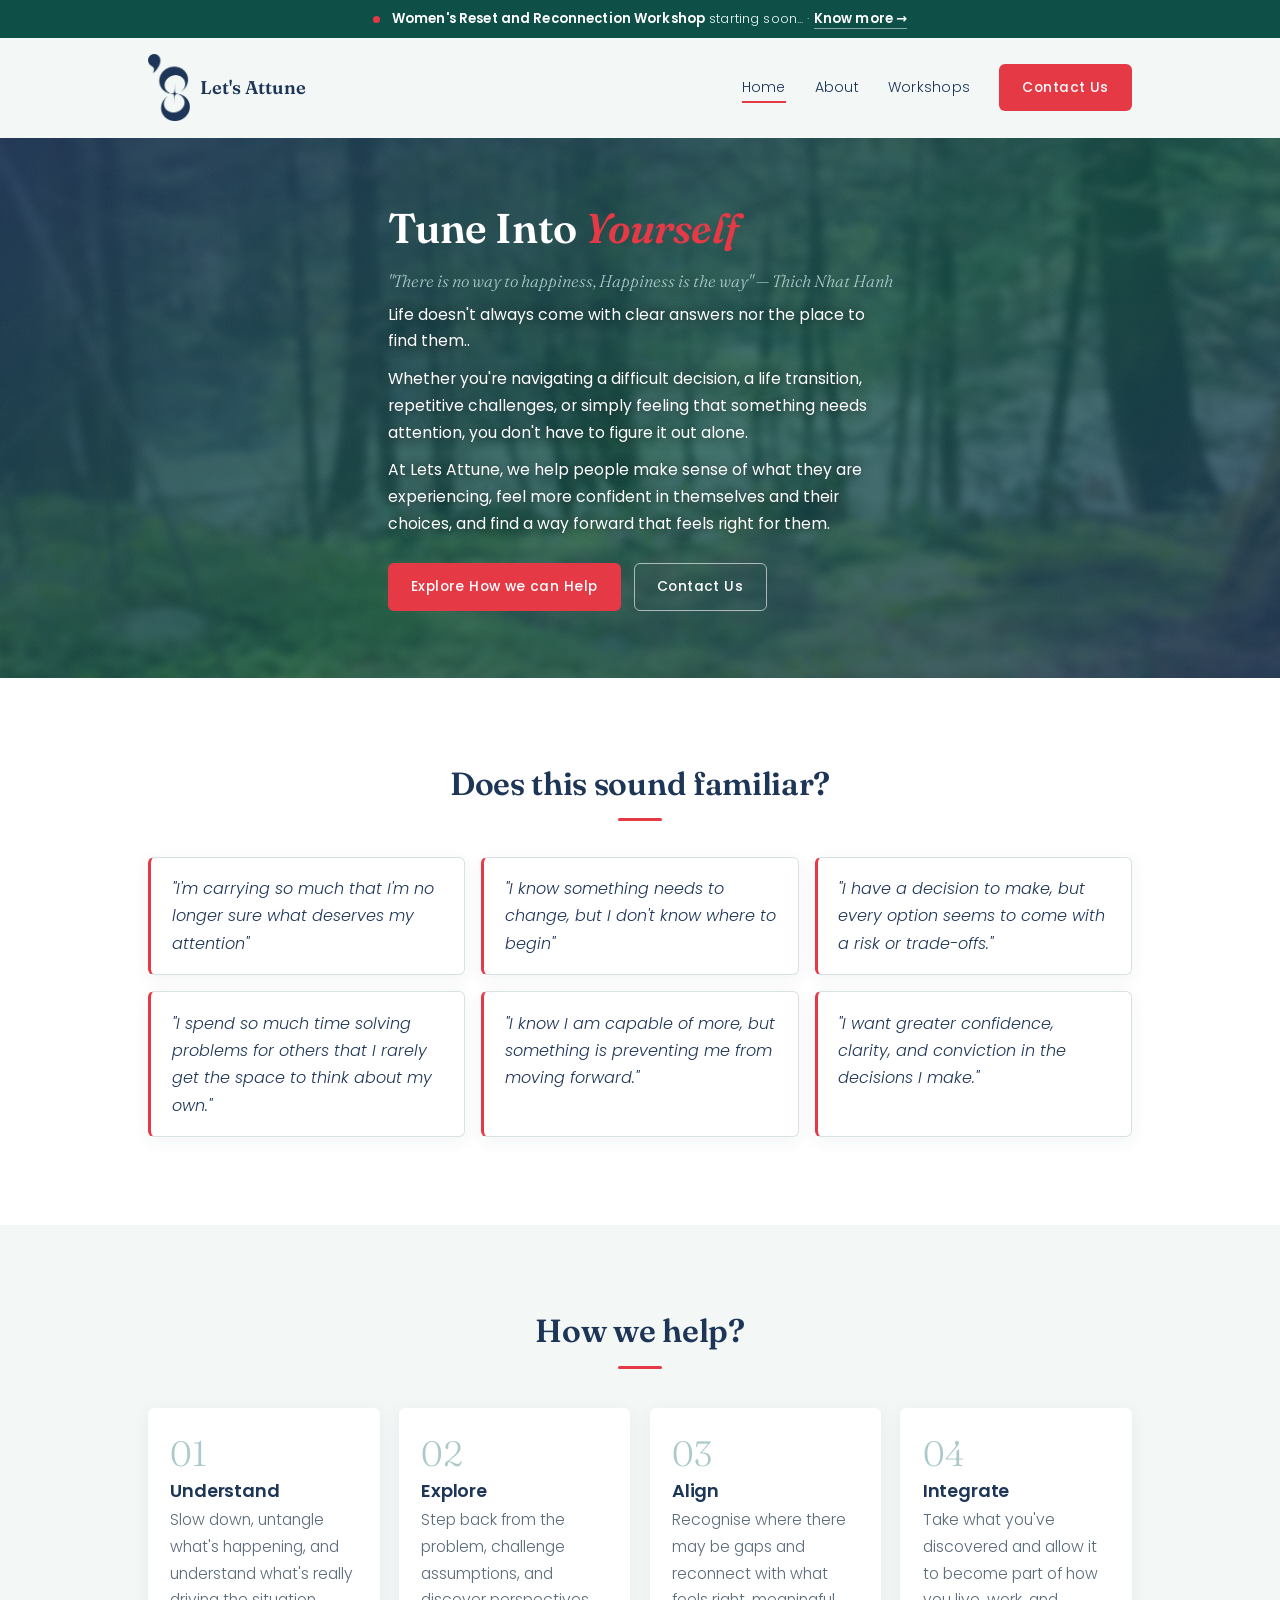
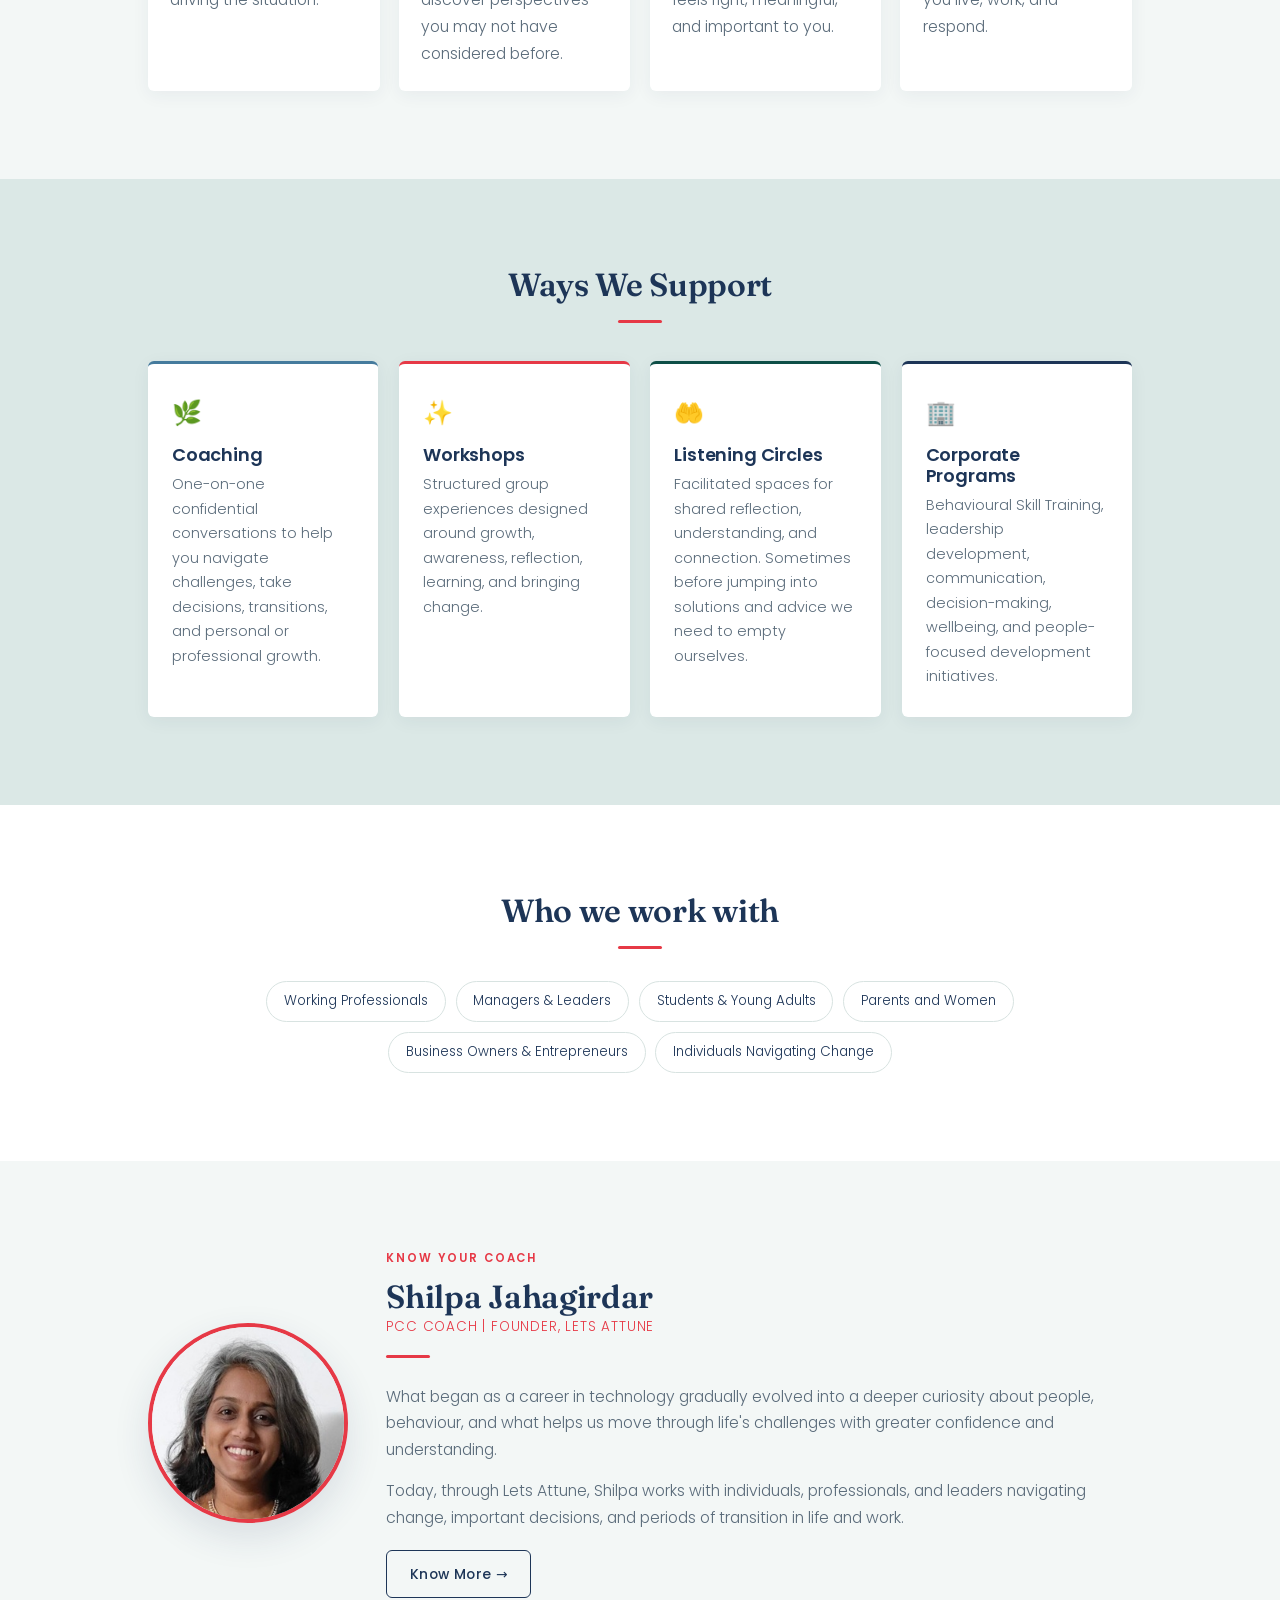
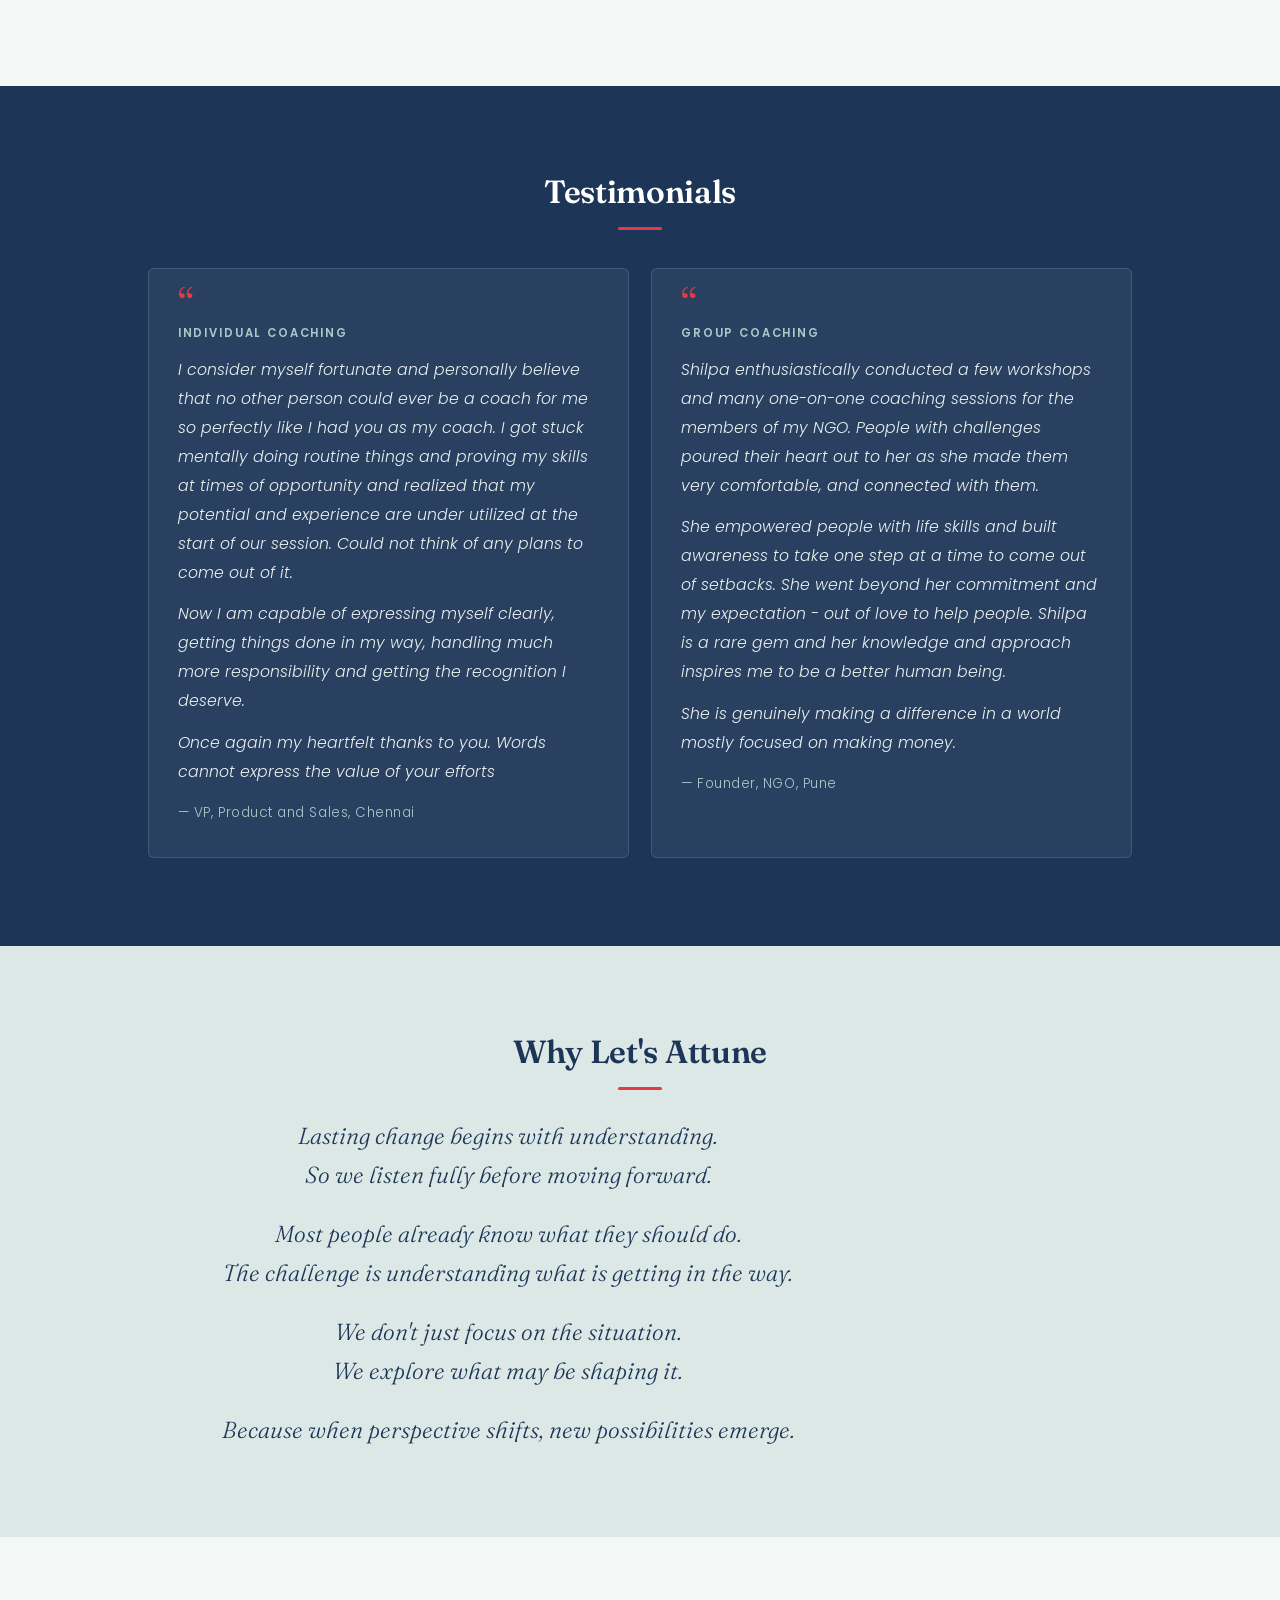
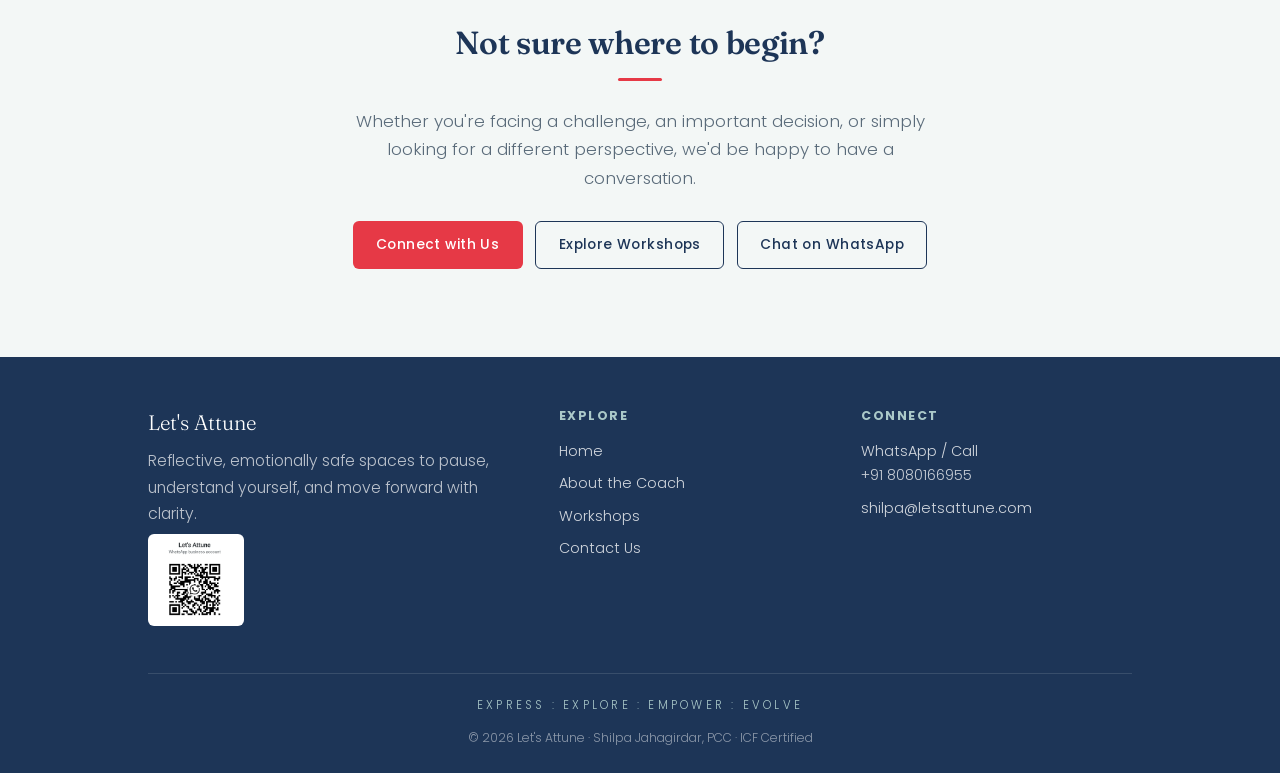
==== commit 326cf590: "Fix two source typos; remove ref screenshot from repo - "intenstive" -> "intensive" (workshops exper" ====
--- a/index.html
+++ b/index.html
@@ -162,7 +162,7 @@
         </figure>
         <figure class="quote reveal">
           <div class="eyebrow" style="color:var(--sage)">Group Coaching</div>
-          <p>Shilpa enthusiastically conducted a few workshops and many one-one-one coaching sessions for the members of my NGO. People with challenges poured their heart out to her as she made them very comfortable, and connected with them.</p>
+          <p>Shilpa enthusiastically conducted a few workshops and many one-on-one coaching sessions for the members of my NGO. People with challenges poured their heart out to her as she made them very comfortable, and connected with them.</p>
           <p style="margin-top:0.8rem">She empowered people with life skills and built awareness to take one step at a time to come out of setbacks. She went beyond her commitment and my expectation - out of love to help people. Shilpa is a rare gem and her knowledge and approach inspires me to be a better human being.</p>
           <p style="margin-top:0.8rem">She is genuinely making a difference in a world mostly focused on making money.</p>
           <cite>— Founder, NGO, Pune</cite>
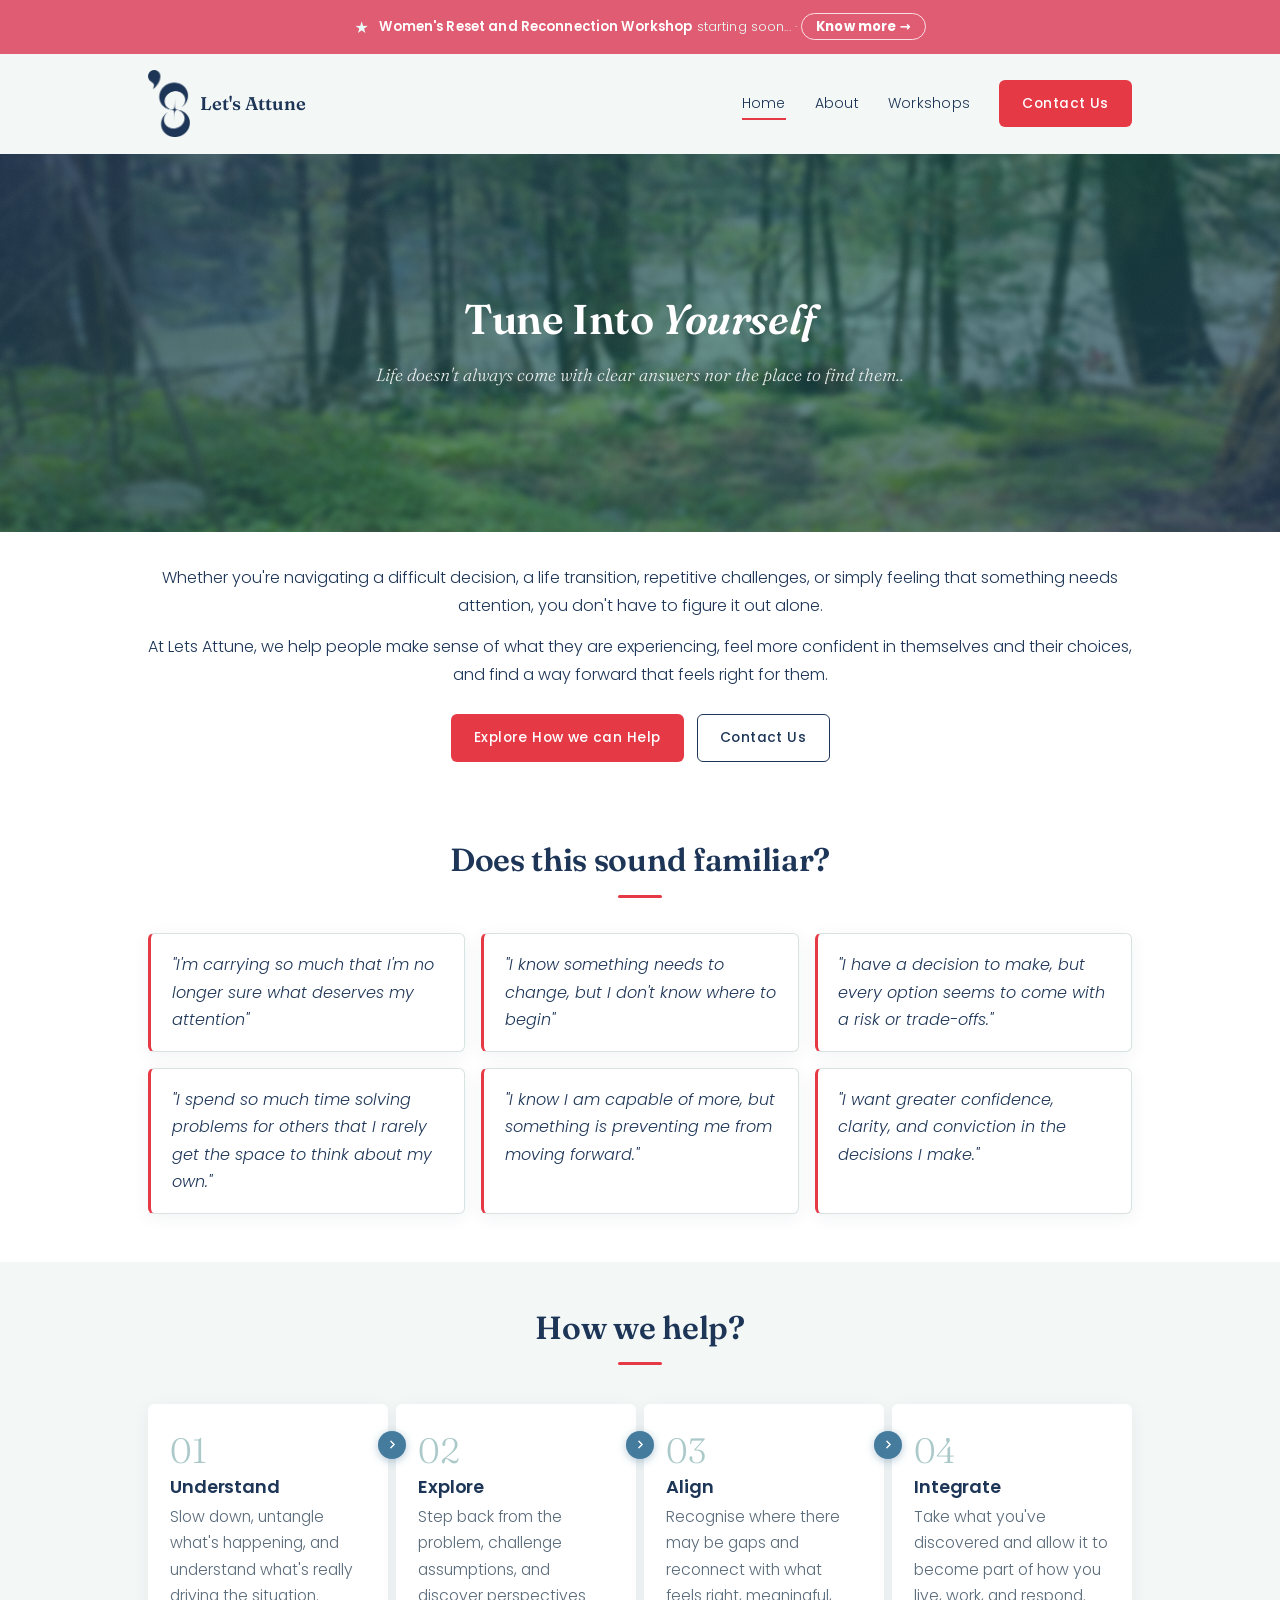
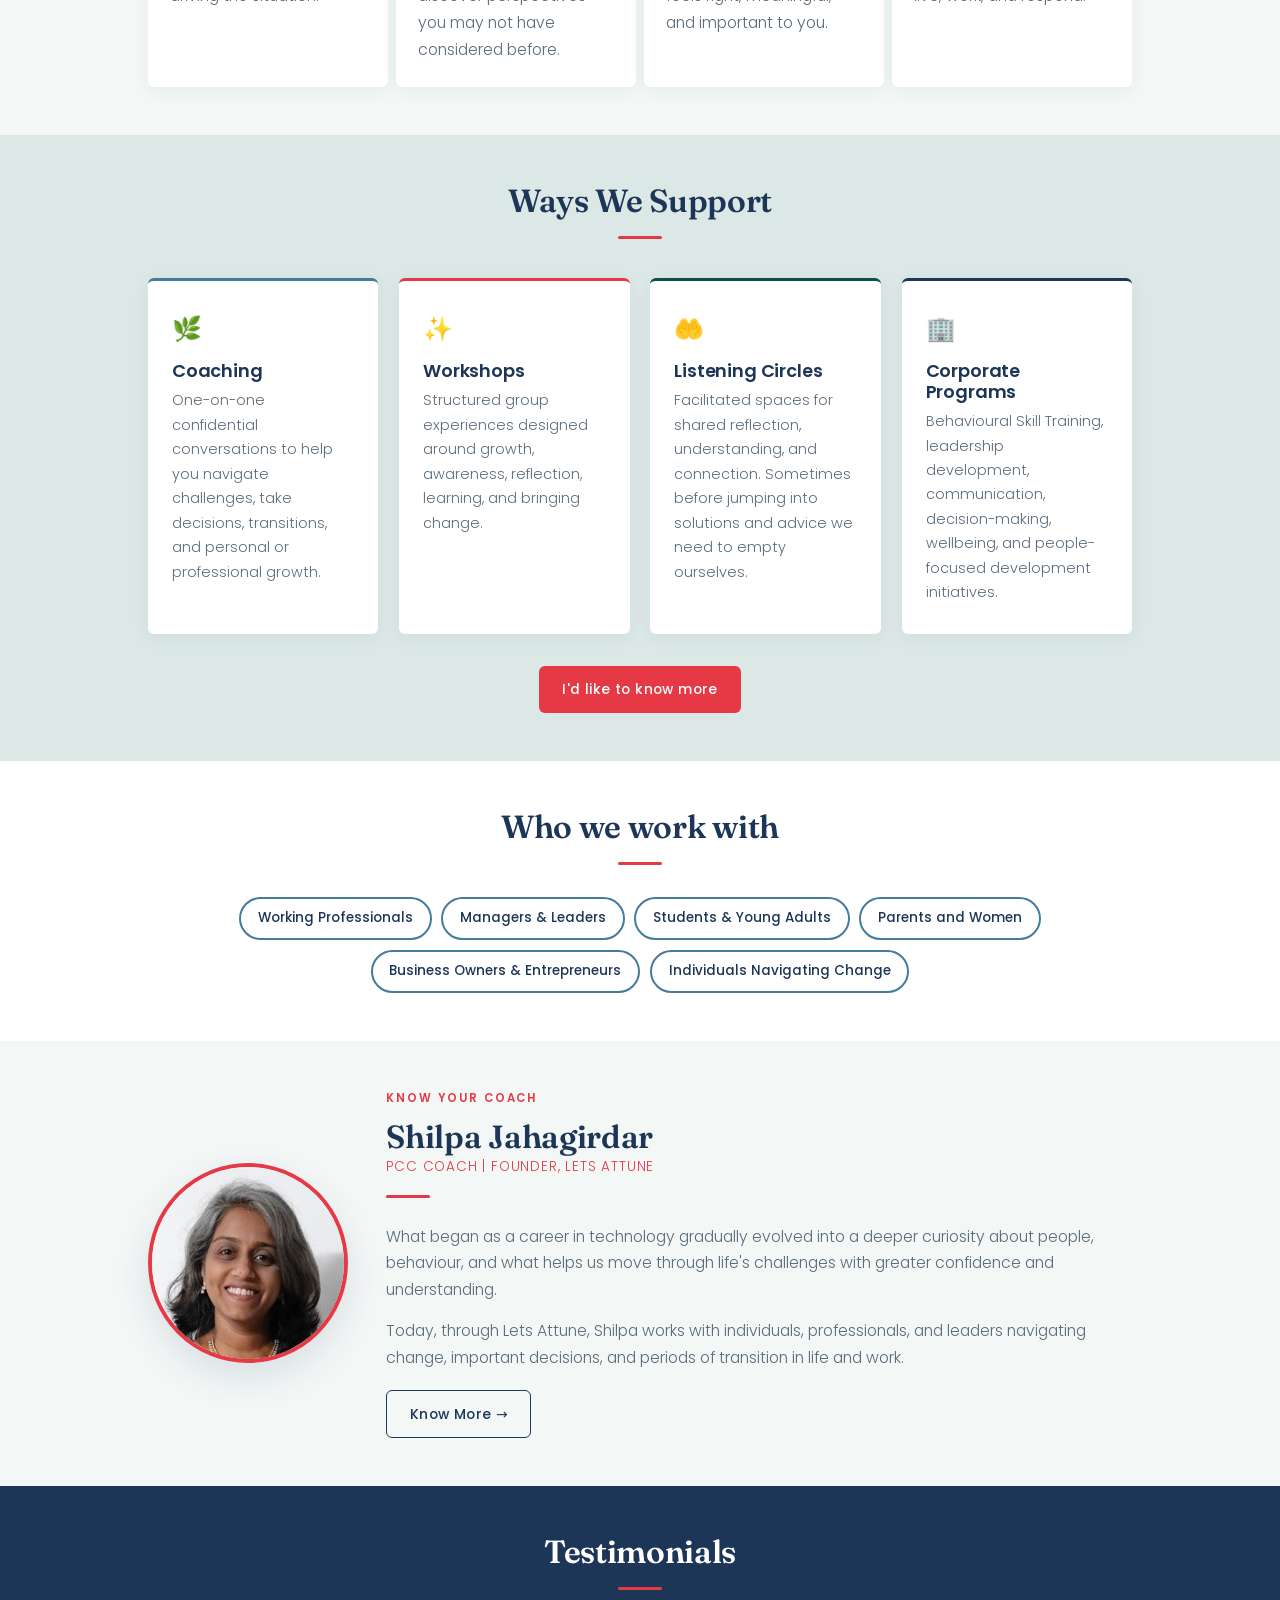
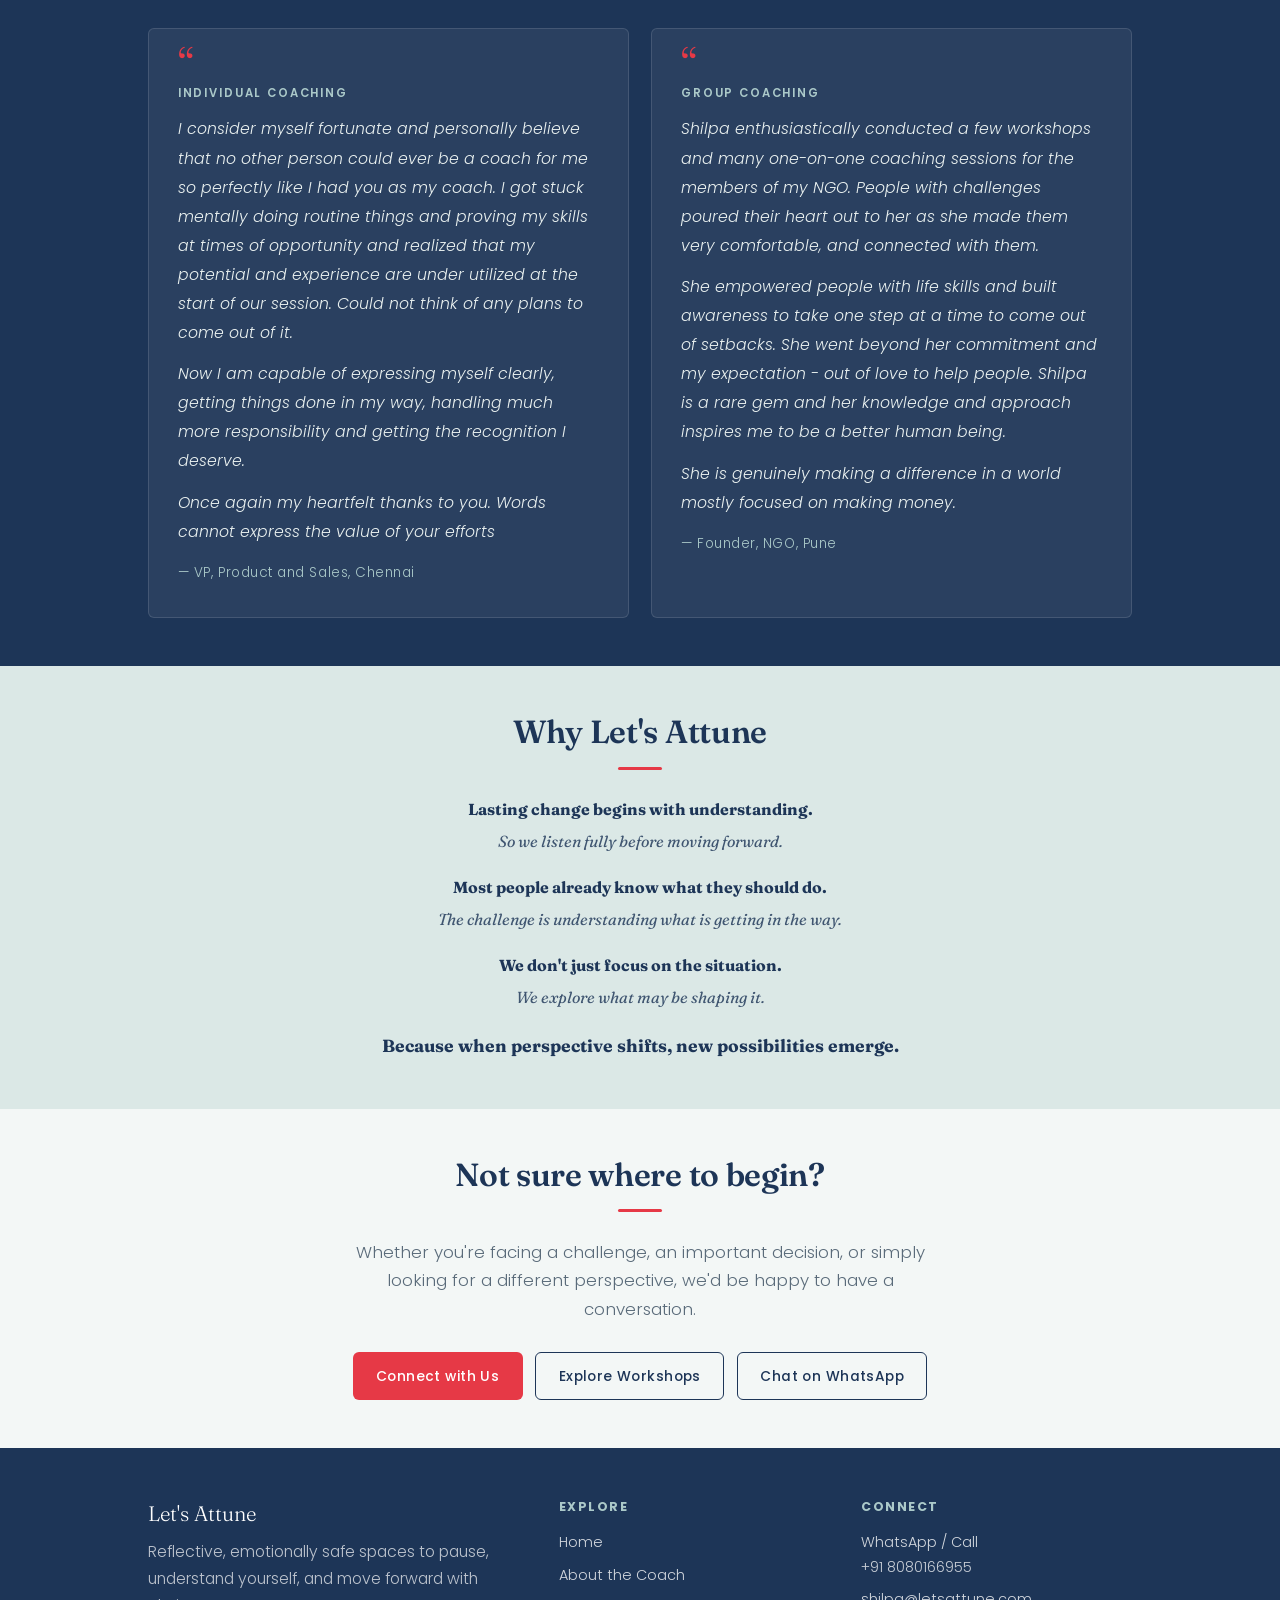
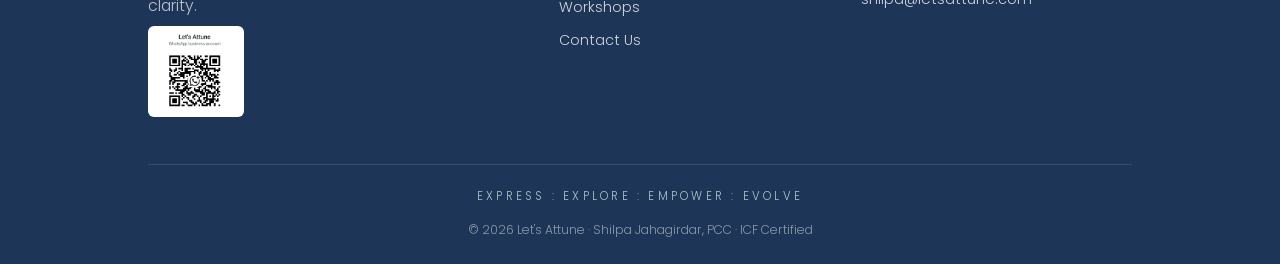
==== commit 54edd60e: "Redesign homepage: hero, manifesto, steps arrows, pills, announcement bar, and new CTA button Co-Aut" ====
--- a/index.html
+++ b/index.html
@@ -21,7 +21,7 @@
 
   <!-- ANNOUNCEMENT BAR (edit this one line per workshop; comment out to hide) -->
   <div class="announce">
-    <span class="pulse"></span>
+    <span class="announce-star">★</span>
     <strong>Women's Reset and Reconnection Workshop</strong> starting soon... ·
     <a href="workshops.html">Know more →</a>
   </div>
@@ -50,13 +50,16 @@
     <div class="hero__grain"></div>
     <div class="wrap">
       <h1><span id="typewriter" data-plain="Tune Into " data-accent="Yourself"><span class="cursor"></span></span></h1>
-      <p class="hero__quote">"There is no way to happiness, Happiness is the way" — Thich Nhat Hanh</p>
-      <div class="hero__sub">
-        <p>Life doesn't always come with clear answers nor the place to find them..</p>
-        <p>Whether you're navigating a difficult decision, a life transition, repetitive challenges, or simply feeling that something needs attention, you don't have to figure it out alone.</p>
-        <p>At Lets Attune, we help people make sense of what they are experiencing, feel more confident in themselves and their choices, and find a way forward that feels right for them.</p>
-      </div>
-      <div class="hero__cta">
+      <p class="hero__tagline">Life doesn't always come with clear answers nor the place to find them..</p>
+    </div>
+  </section>
+
+  <!-- INTRO (below hero, above Does this sound familiar) -->
+  <section class="section band-white hero-intro">
+    <div class="wrap">
+      <p class="hero-intro__text">Whether you're navigating a difficult decision, a life transition, repetitive challenges, or simply feeling that something needs attention, you don't have to figure it out alone.</p>
+      <p class="hero-intro__text">At Lets Attune, we help people make sense of what they are experiencing, feel more confident in themselves and their choices, and find a way forward that feels right for them.</p>
+      <div class="hero__cta" style="margin-top:1.6rem;">
         <a class="btn btn-primary" href="#help">Explore How we can Help</a>
         <a class="btn btn-ghost" href="https://forms.gle/p1m3mecHvxKqkyVN9" target="_blank" rel="noopener">Contact Us</a>
       </div>
@@ -90,8 +93,11 @@
     <div class="wrap">
       <div class="steps">
         <div class="step reveal"><h3>Understand</h3><p>Slow down, untangle what's happening, and understand what's really driving the situation.</p></div>
+        <div class="step-arrow" aria-hidden="true"><div class="step-arrow__badge"><svg viewBox="0 0 24 24" fill="none" stroke="#fff" stroke-width="2.5" stroke-linecap="round" stroke-linejoin="round"><polyline points="9 18 15 12 9 6"/></svg></div></div>
         <div class="step reveal"><h3>Explore</h3><p>Step back from the problem, challenge assumptions, and discover perspectives you may not have considered before.</p></div>
+        <div class="step-arrow" aria-hidden="true"><div class="step-arrow__badge"><svg viewBox="0 0 24 24" fill="none" stroke="#fff" stroke-width="2.5" stroke-linecap="round" stroke-linejoin="round"><polyline points="9 18 15 12 9 6"/></svg></div></div>
         <div class="step reveal"><h3>Align</h3><p>Recognise where there may be gaps and reconnect with what feels right, meaningful, and important to you.</p></div>
+        <div class="step-arrow" aria-hidden="true"><div class="step-arrow__badge"><svg viewBox="0 0 24 24" fill="none" stroke="#fff" stroke-width="2.5" stroke-linecap="round" stroke-linejoin="round"><polyline points="9 18 15 12 9 6"/></svg></div></div>
         <div class="step reveal"><h3>Integrate</h3><p>Take what you've discovered and allow it to become part of how you live, work, and respond.</p></div>
       </div>
     </div>
@@ -109,6 +115,9 @@
         <div class="card reveal"><span class="ic">✨</span><h3>Workshops</h3><p>Structured group experiences designed around growth, awareness, reflection, learning, and bringing change.</p></div>
         <div class="card reveal"><span class="ic">🤲</span><h3>Listening Circles</h3><p>Facilitated spaces for shared reflection, understanding, and connection. Sometimes before jumping into solutions and advice we need to empty ourselves.</p></div>
         <div class="card reveal"><span class="ic">🏢</span><h3>Corporate Programs</h3><p>Behavioural Skill Training, leadership development, communication, decision-making, wellbeing, and people-focused development initiatives.</p></div>
+      </div>
+      <div style="text-align:center;margin-top:2rem;">
+        <a class="btn btn-primary" href="https://forms.gle/p1m3mecHvxKqkyVN9" target="_blank" rel="noopener">I'd like to know more</a>
       </div>
     </div>
   </section>
@@ -173,13 +182,16 @@
 
   <!-- WHY LET'S ATTUNE (manifesto) -->
   <section class="section band-sage">
-    <div class="wrap center reveal manifesto">
-      <h2 style="font-style:normal">Why Let's Attune</h2>
+    <div class="wrap reveal manifesto">
+      <h2 style="font-style:normal;text-align:center">Why Let's Attune</h2>
       <div class="rule" style="margin-left:auto;margin-right:auto"></div>
-      <p>Lasting change begins with understanding.<br>So we listen fully before moving forward.</p>
-      <p>Most people already know what they should do.<br>The challenge is understanding what is getting in the way.</p>
-      <p>We don't just focus on the situation.<br>We explore what may be shaping it.</p>
-      <p>Because when perspective shifts, new possibilities emerge.</p>
+      <p class="m-statement">Lasting change begins with understanding.</p>
+      <p class="m-reason">So we listen fully before moving forward.</p>
+      <p class="m-statement">Most people already know what they should do.</p>
+      <p class="m-reason">The challenge is understanding what is getting in the way.</p>
+      <p class="m-statement">We don't just focus on the situation.</p>
+      <p class="m-reason">We explore what may be shaping it.</p>
+      <p class="m-close">Because when perspective shifts, new possibilities emerge.</p>
     </div>
   </section>
 
--- a/styles.css
+++ b/styles.css
@@ -72,7 +72,7 @@
 
 /* ── LAYOUT ───────────────────────────────────────────────── */
 .wrap { max-width: var(--maxw); margin: 0 auto; padding-left: var(--pad); padding-right: var(--pad); }
-.section { padding: clamp(3.5rem, 7vw, 5.5rem) 0; }
+.section { padding: clamp(2rem, 4vw, 3rem) 0; }
 .center { text-align: center; }
 .lead { font-size: 1.05rem; max-width: 620px; }
 .center .lead { margin-left: auto; margin-right: auto; }
@@ -86,19 +86,19 @@
 
 /* ── ANNOUNCEMENT BAR ─────────────────────────────────────── */
 .announce {
-  background: var(--green);
+  background: #e05c72;
   color: #eafaf6;
   font-size: 0.82rem;
   letter-spacing: 0.01em;
   text-align: center;
-  padding: 0.5rem 1rem;
+  padding: 0.85rem 1rem;
   position: relative;
   z-index: 60;
 }
 .announce strong { color: #fff; font-weight: 600; }
-.announce a { color: #fff; font-weight: 600; border-bottom: 1px solid rgba(255,255,255,0.5); }
-.announce .pulse { display: inline-block; width: 7px; height: 7px; border-radius: 50%; background: var(--coral); margin-right: 0.5rem; vertical-align: middle; animation: pulse 1.8s infinite; }
-@keyframes pulse { 0%,100% { box-shadow: 0 0 0 0 rgba(230,57,70,0.6);} 50% { box-shadow: 0 0 0 6px rgba(230,57,70,0);} }
+.announce a { color: #fff; font-weight: 700; padding: 3px 14px; border: 1.5px solid rgba(255,255,255,0.8); border-radius: 20px; text-decoration: none; animation: flashBtn 1.4s ease-in-out infinite; }
+.announce .announce-star { font-size: 1rem; margin-right: 0.4rem; vertical-align: middle; }
+@keyframes flashBtn { 0%,100% { background: rgba(255,255,255,0.15); color: #fff; } 50% { background: #fff; color: #0f6e56; } }
 
 /* ── HEADER ───────────────────────────────────────────────── */
 .site-header {
@@ -137,22 +137,23 @@
 .menu-toggle span { width: 24px; height: 2px; background: var(--navy); transition: .3s; }
 
 /* ── HERO (forest, atmospheric) ───────────────────────────── */
-.hero { position: relative; min-height: 60vh; display: flex; align-items: center; color: #fff; overflow: hidden; }
+.hero { position: relative; min-height: 42vh; display: flex; align-items: center; color: #fff; overflow: hidden; }
 .hero__bg { position: absolute; inset: 0; z-index: 0;
-  background: url('assets/the-place-within.jpeg') center/cover no-repeat;
-  filter: blur(4px) saturate(1.1); transform: scale(1.08); }
+  background: url('assets/the-place-within.jpeg') center 60%/cover no-repeat;
+  filter: blur(3px) saturate(1.15); transform: scale(1.08); }
 .hero__tint { position: absolute; inset: 0; z-index: 1;
-  background: linear-gradient(150deg, rgba(29,53,87,0.92) 0%, rgba(14,79,71,0.78) 55%, rgba(29,53,87,0.85) 100%); }
+  background: linear-gradient(150deg, rgba(29,53,87,0.78) 0%, rgba(14,79,71,0.64) 55%, rgba(29,53,87,0.74) 100%); }
 .hero__grain { position: absolute; inset: 0; z-index: 2; opacity: 0.06; pointer-events: none;
   background-image: url("data:image/svg+xml,%3Csvg xmlns='http://www.w3.org/2000/svg' width='120' height='120'%3E%3Cfilter id='n'%3E%3CfeTurbulence type='fractalNoise' baseFrequency='0.8' numOctaves='2'/%3E%3C/filter%3E%3Crect width='100%25' height='100%25' filter='url(%23n)'/%3E%3C/svg%3E"); }
-.hero .wrap { position: relative; z-index: 3; padding-top: 2.6rem; padding-bottom: 2.6rem; }
-.hero h1 { color: #fff; max-width: 16ch; }
-.hero .accent { color: var(--coral); font-style: italic; }
+.hero .wrap { position: relative; z-index: 3; padding-top: 2.6rem; padding-bottom: 2.6rem; text-align: center; }
+.hero h1 { color: #fff; max-width: 16ch; margin-left: auto; margin-right: auto; }
+.hero .accent { color: #fff; font-style: italic; }
 .hero__quote { font-family: var(--ff-serif); font-style: italic; font-size: 1.05rem; color: var(--sage); margin: 0.9rem 0 0.4rem; }
-.hero__sub { max-width: 48ch; margin-bottom: 1.6rem; }
-.hero__sub p { color: #fff; font-weight: 400; text-shadow: 0 1px 12px rgba(0,0,0,0.6); }
-.hero__sub p + p { margin-top: 0.7rem; }
-.hero__cta { display: flex; flex-wrap: wrap; gap: 0.8rem; }
+.hero__tagline { font-family: var(--ff-serif); font-style: italic; font-size: 1.1rem; color: rgba(255,255,255,0.88); margin: 1rem auto 0; text-shadow: 0 1px 12px rgba(0,0,0,0.5); }
+.hero-intro { padding-top: 2rem; padding-bottom: 2rem; text-align: center; }
+.hero-intro__text { color: var(--navy); font-size: 1rem; line-height: 1.75; }
+.hero-intro__text + .hero-intro__text { margin-top: 0.8rem; }
+.hero__cta { display: flex; flex-wrap: wrap; gap: 0.8rem; justify-content: center; }
 .cursor { display: inline-block; width: 3px; height: 1em; background: var(--coral); margin-left: 3px; vertical-align: -0.12em; animation: blink .8s steps(1) infinite; }
 @keyframes blink { 50% { opacity: 0; } }
 
@@ -161,11 +162,14 @@
 .familiar { background: var(--white); border: 1px solid var(--line); border-left: 3px solid var(--coral); border-radius: var(--radius); padding: 1.1rem 1.3rem; font-style: italic; color: var(--navy); box-shadow: var(--shadow-sm); }
 
 /* ── STEPS (Understand → Explore → Align → Integrate) ─────── */
-.steps { display: grid; grid-template-columns: repeat(auto-fit, minmax(210px, 1fr)); gap: 1.2rem; margin-top: 2.4rem; counter-reset: step; }
-.step { position: relative; background: var(--white); border-radius: var(--radius); padding: 1.8rem 1.4rem 1.5rem; box-shadow: var(--shadow-sm); transition: transform .3s, box-shadow .3s; }
+.steps { display: flex; align-items: stretch; gap: 0; margin-top: 2.4rem; counter-reset: step; }
+.step { position: relative; background: var(--white); border-radius: var(--radius); padding: 1.8rem 1.4rem 1.5rem; box-shadow: var(--shadow-sm); transition: transform .3s, box-shadow .3s; flex: 1; min-width: 0; }
 .step:hover { transform: translateY(-6px); box-shadow: var(--shadow-md); }
 .step::before { counter-increment: step; content: '0' counter(step); font-family: var(--ff-serif); font-size: 2.2rem; color: var(--sage); line-height: 1; display: block; margin-bottom: 0.6rem; }
 .step h3 { color: var(--navy); margin-bottom: 0.35rem; }
+.step-arrow { position: relative; z-index: 2; display: flex; align-items: flex-start; padding-top: 1.7rem; margin: 0 -10px; flex-shrink: 0; }
+.step-arrow__badge { width: 28px; height: 28px; background: var(--steel); border-radius: 50%; display: flex; align-items: center; justify-content: center; box-shadow: 0 2px 8px rgba(69,123,157,0.4); }
+.step-arrow__badge svg { width: 13px; height: 13px; }
 
 /* ── SERVICE CARDS ────────────────────────────────────────── */
 .cards { display: grid; grid-template-columns: repeat(auto-fit, minmax(230px, 1fr)); gap: 1.3rem; margin-top: 2.4rem; }
@@ -181,7 +185,7 @@
 /* ── WHO WE WORK WITH (pills) ─────────────────────────────── */
 .pills { display: flex; flex-wrap: wrap; gap: 0.6rem; margin-top: 2rem; }
 .center .pills { justify-content: center; }
-.pill { background: var(--white); border: 1px solid var(--line); color: var(--navy); font-size: 0.84rem; padding: 0.5rem 1.05rem; border-radius: 30px; transition: background .2s, color .2s, transform .2s; }
+.pill { background: var(--white); border: 2px solid var(--steel); color: var(--navy); font-size: 0.84rem; font-weight: 500; padding: 0.5rem 1.05rem; border-radius: 30px; transition: background .2s, color .2s, transform .2s; }
 .pill:hover { background: var(--steel); color: #fff; transform: translateY(-2px); }
 
 /* ── COACH TEASER ─────────────────────────────────────────── */
@@ -196,9 +200,11 @@
 .quote cite { display: block; margin-top: 1rem; font-style: normal; font-size: 0.84rem; color: var(--sage); letter-spacing: 0.04em; }
 
 /* ── WHY (manifesto) ──────────────────────────────────────── */
-.manifesto p { font-family: var(--ff-serif); font-size: clamp(1.15rem, 2.4vw, 1.45rem); font-style: italic; line-height: 1.7; color: var(--navy); max-width: 720px; }
-.center .manifesto p { margin-left: auto; margin-right: auto; }
-.manifesto p + p { margin-top: 1.2rem; }
+.manifesto { text-align: center; }
+.manifesto p { font-family: var(--ff-serif); font-size: 1rem; line-height: 1.7; color: var(--navy); margin-top: 0.3rem; }
+.manifesto .m-statement { font-style: normal; font-weight: 700; margin-top: 1.2rem; }
+.manifesto .m-reason { font-style: italic; font-weight: 400; opacity: 0.82; }
+.manifesto .m-close { font-style: normal; font-weight: 700; margin-top: 1.2rem; font-size: 1.1rem; }
 
 /* ── CTA STRIP ────────────────────────────────────────────── */
 .cta-strip { text-align: center; }
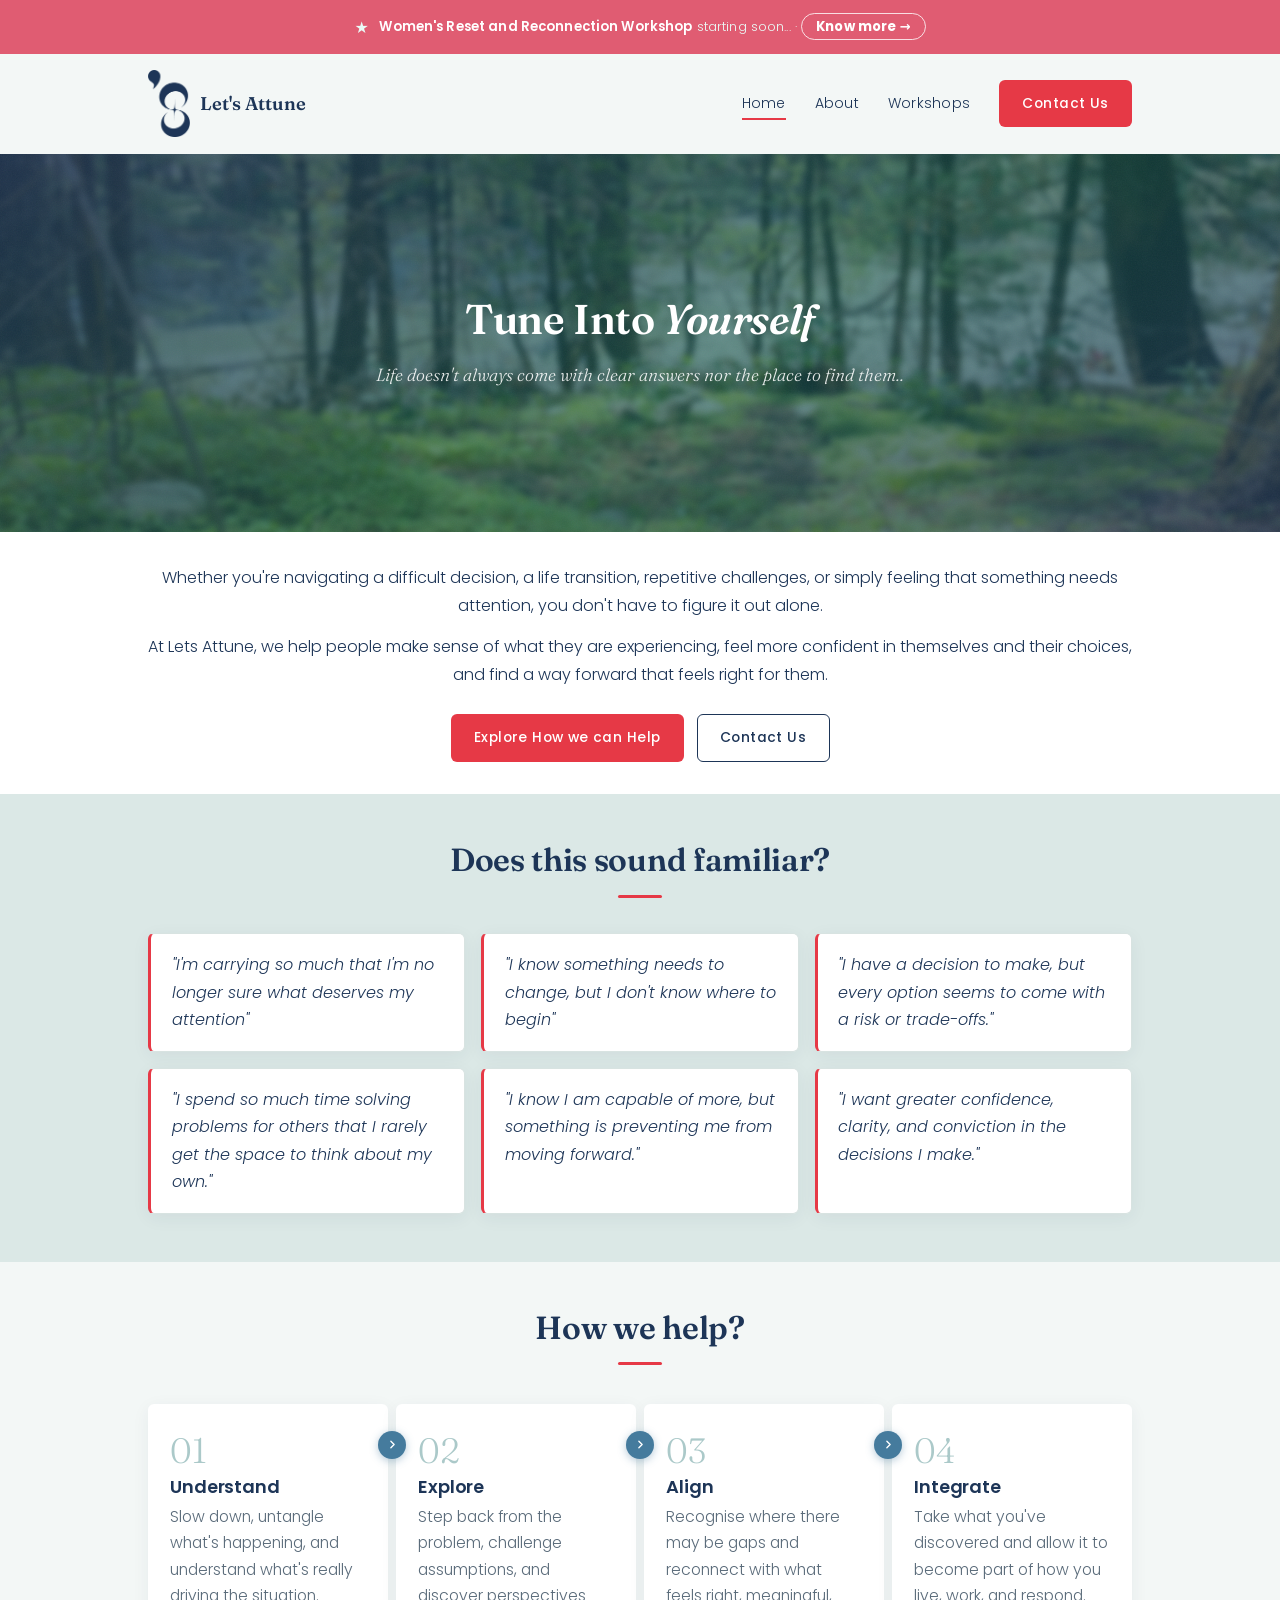
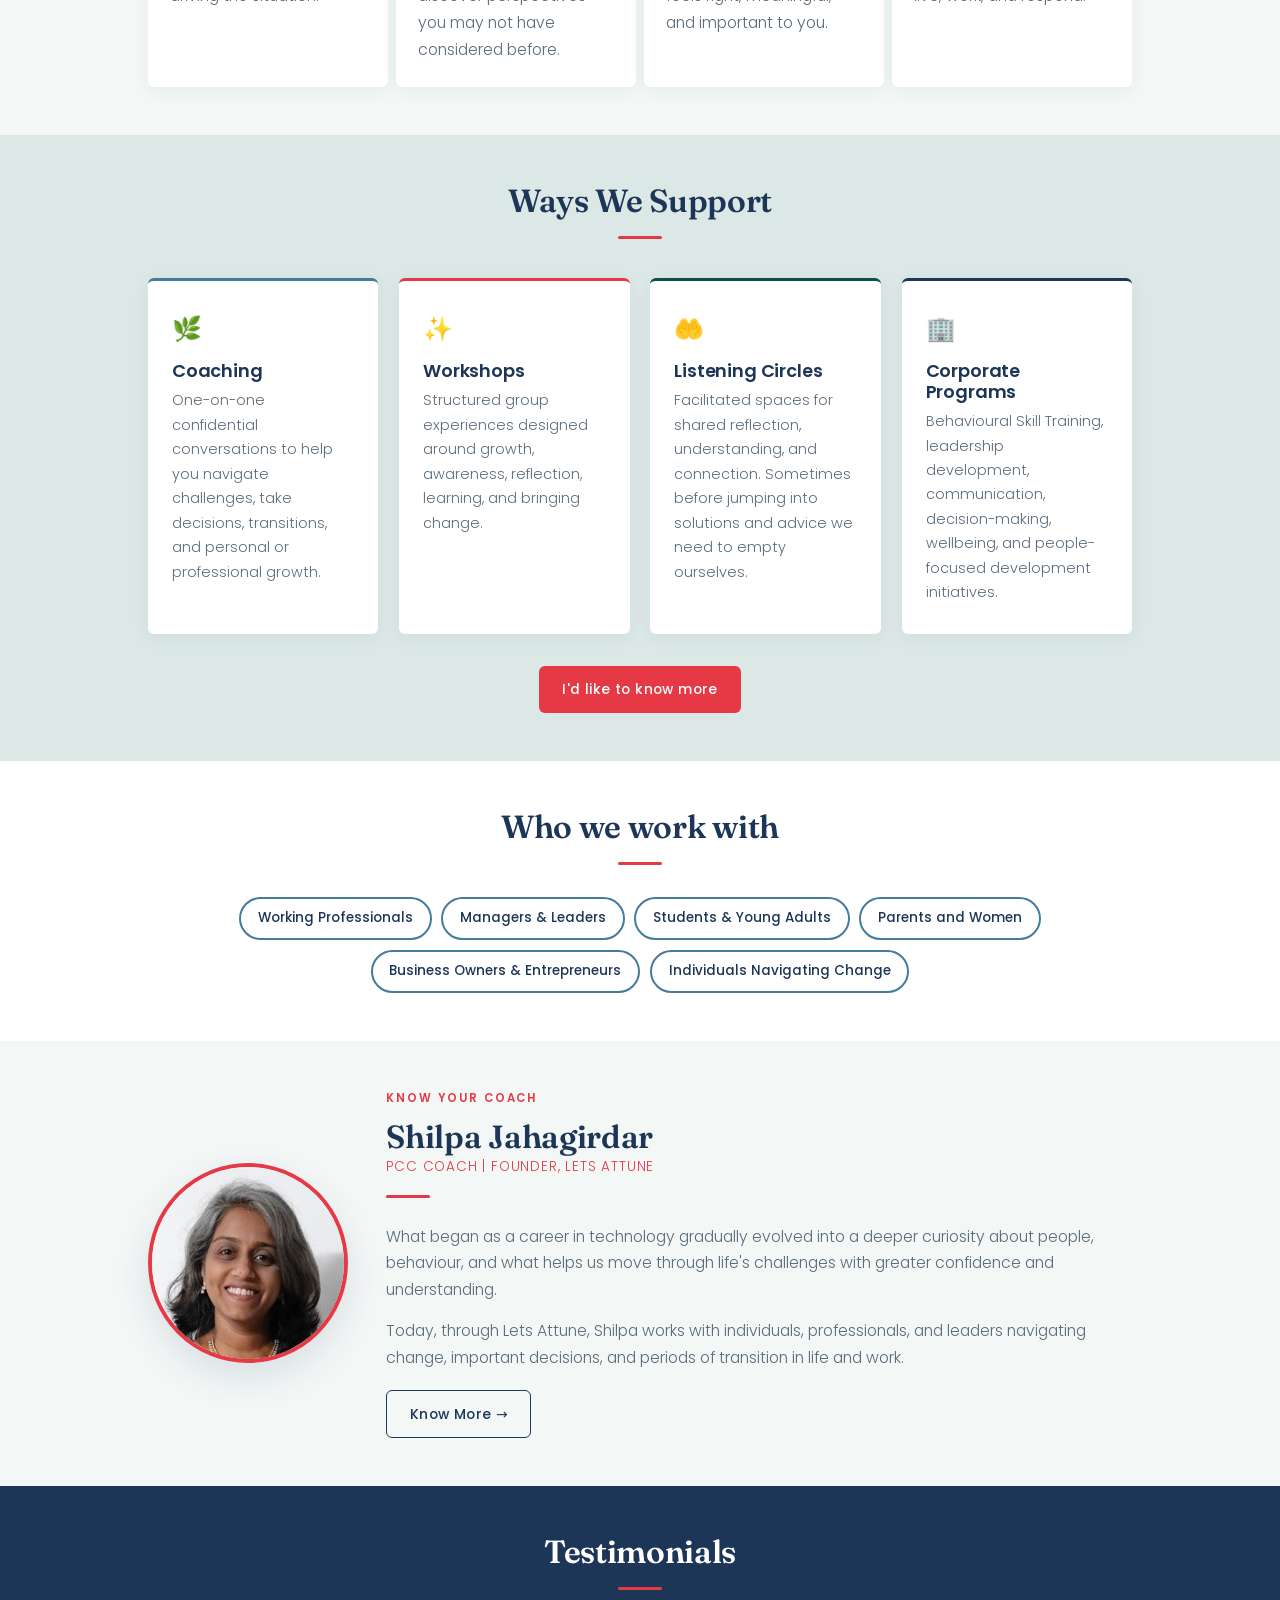
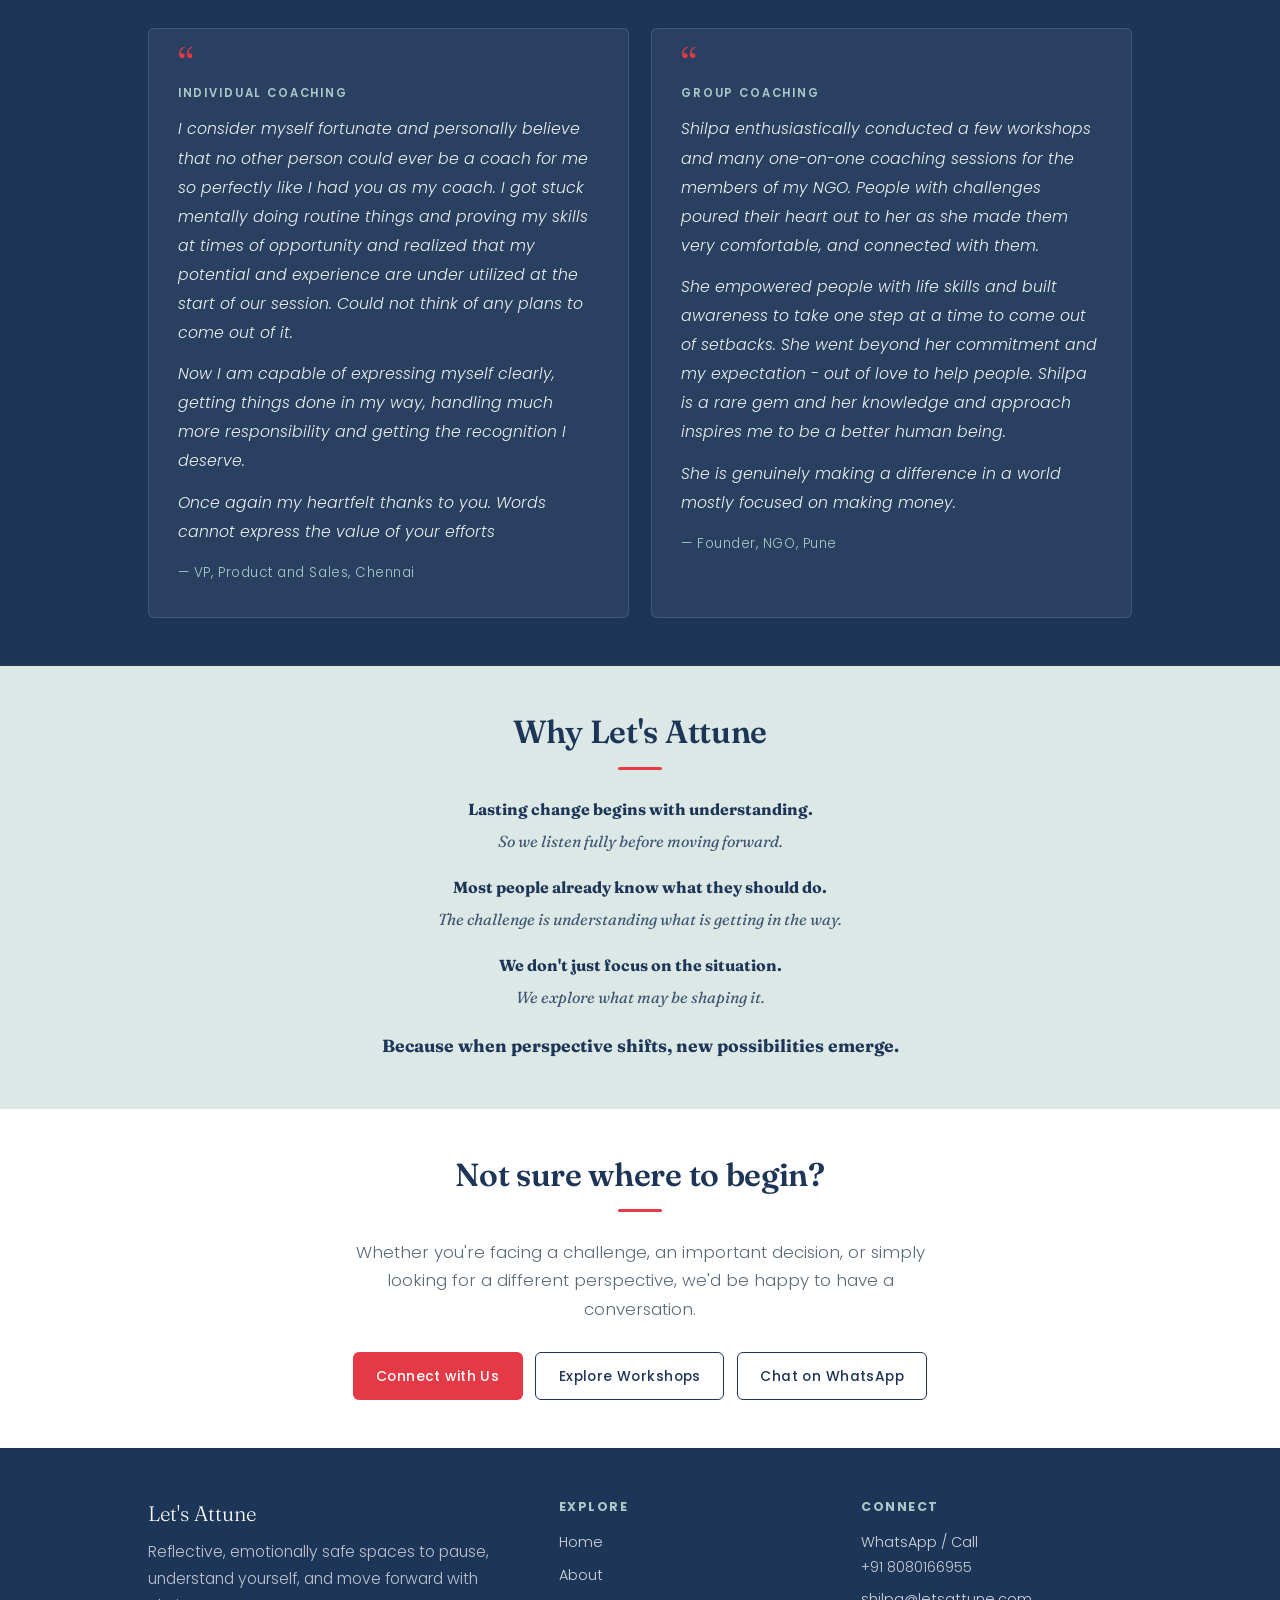
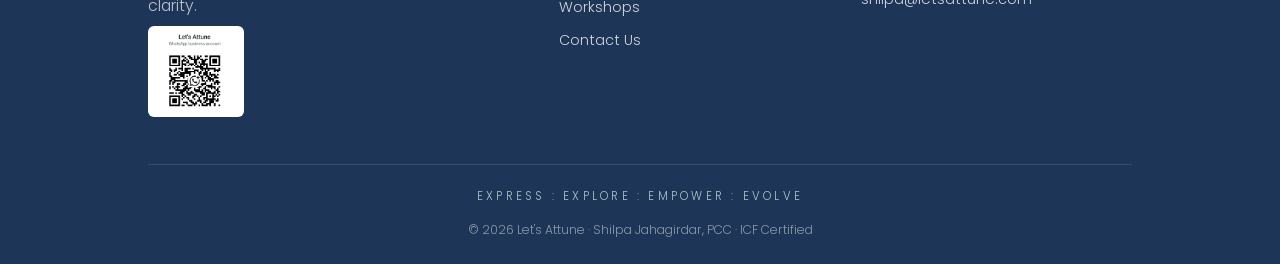
==== commit 9fc633cd: "Rebuild About page, rename to about.html, and refine homepage colours - Renamed coach.html to about." ====
--- a/index.html
+++ b/index.html
@@ -14,7 +14,7 @@
   <link rel="icon" type="image/png" href="assets/Lets Attune logo.png" />
   <link rel="preconnect" href="https://fonts.googleapis.com" />
   <link rel="preconnect" href="https://fonts.gstatic.com" crossorigin />
-  <link href="https://fonts.googleapis.com/css2?family=Fraunces:ital,opsz,wght@0,9..144,500;0,9..144,600;0,9..144,700;1,9..144,500;1,9..144,600&family=Poppins:wght@300;400;500;600&display=swap" rel="stylesheet" />
+  <link href="https://fonts.googleapis.com/css2?family=Fraunces:ital,opsz,wght,WONK@0,9..144,500,0;0,9..144,600,0;0,9..144,700,0;1,9..144,500,0;1,9..144,600,0&family=Poppins:wght@300;400;500;600&display=swap" rel="stylesheet" />
   <link rel="stylesheet" href="styles.css" />
 </head>
 <body>
@@ -36,7 +36,7 @@
       <button class="menu-toggle" aria-label="Menu"><span></span><span></span><span></span></button>
       <nav class="nav">
         <a class="link active" href="index.html">Home</a>
-        <a class="link" href="coach.html">About</a>
+        <a class="link" href="about.html">About</a>
         <a class="link" href="workshops.html">Workshops</a>
         <a class="btn btn-primary" href="https://forms.gle/p1m3mecHvxKqkyVN9" target="_blank" rel="noopener">Contact Us</a>
       </nav>
@@ -67,7 +67,7 @@
   </section>
 
   <!-- DOES THIS SOUND FAMILIAR -->
-  <section class="section band-white">
+  <section class="section band-sage">
     <div class="wrap center reveal">
       <h2>Does this sound familiar?</h2>
       <div class="rule"></div>
@@ -85,7 +85,7 @@
   </section>
 
   <!-- HOW WE HELP (4-step approach) -->
-  <section class="section" id="help">
+  <section class="section band-light" id="help">
     <div class="wrap center reveal">
       <h2>How we help?</h2>
       <div class="rule"></div>
@@ -139,7 +139,7 @@
   </section>
 
   <!-- COACH TEASER -->
-  <section class="section">
+  <section class="section band-light">
     <div class="wrap teaser reveal">
       <img class="teaser__photo" src="assets/shilpa.jpeg" alt="Shilpa Jahagirdar" />
       <div>
@@ -149,7 +149,7 @@
         <div class="rule"></div>
         <p>What began as a career in technology gradually evolved into a deeper curiosity about people, behaviour, and what helps us move through life's challenges with greater confidence and understanding.</p>
         <p style="margin-top:0.9rem">Today, through Lets Attune, Shilpa works with individuals, professionals, and leaders navigating change, important decisions, and periods of transition in life and work.</p>
-        <p style="margin-top:1.2rem"><a class="btn btn-ghost" href="coach.html">Know More →</a></p>
+        <p style="margin-top:1.2rem"><a class="btn btn-ghost" href="about.html">Know More →</a></p>
       </div>
     </div>
   </section>
@@ -222,7 +222,7 @@
           <h4>Explore</h4>
           <ul>
             <li><a href="index.html">Home</a></li>
-            <li><a href="coach.html">About the Coach</a></li>
+            <li><a href="about.html">About</a></li>
             <li><a href="workshops.html">Workshops</a></li>
             <li><a href="https://forms.gle/p1m3mecHvxKqkyVN9" target="_blank" rel="noopener">Contact Us</a></li>
           </ul>
--- a/styles.css
+++ b/styles.css
@@ -48,7 +48,7 @@
    Crisp brief: elegance from serif CONTRAST, not huge sizes. */
 h1, h2, h3, .serif { font-family: var(--ff-serif); font-weight: 600; color: var(--navy); letter-spacing: -0.01em; line-height: 1.15; font-optical-sizing: auto; }
 
-h1 { font-size: clamp(2rem, 4.5vw, 2.6rem); }
+h1 { font-size: clamp(2rem, 4.5vw, 2.6rem); font-variation-settings: 'WONK' 0; }
 h2 { font-size: clamp(1.55rem, 3.2vw, 2rem); }
 h3 { font-size: 1.12rem; font-family: var(--ff-sans); font-weight: 600; }
 
@@ -78,8 +78,19 @@
 .center .lead { margin-left: auto; margin-right: auto; }
 
 .band-sage  { background: var(--bg-sage); }
+.band-light { background: var(--bg); }
 .band-white { background: var(--white); }
 .band-navy  { background: var(--navy); }
+.band-steel { background: var(--steel); }
+.band-steel h1, .band-steel h2, .band-steel h3 { color: #fff; }
+.band-steel p { color: rgba(255,255,255,0.85); }
+.band-steel .rule { background: rgba(255,255,255,0.35); }
+.band-steel .eyebrow { color: rgba(255,255,255,0.65); }
+.band-green { background: var(--green); }
+.band-green h1, .band-green h2, .band-green h3 { color: #fff; }
+.band-green p { color: rgba(255,255,255,0.85); }
+.band-green .rule { background: rgba(255,255,255,0.35); }
+.band-green .btn-ghost { color: #fff; border-color: rgba(255,255,255,0.65); }
 .band-navy h1, .band-navy h2, .band-navy h3 { color: #fff; }
 .band-navy p { color: rgba(255,255,255,0.78); }
 .band-navy .eyebrow { color: var(--sage); }
@@ -207,7 +218,11 @@
 .manifesto .m-close { font-style: normal; font-weight: 700; margin-top: 1.2rem; font-size: 1.1rem; }
 
 /* ── CTA STRIP ────────────────────────────────────────────── */
-.cta-strip { text-align: center; }
+.cta-strip { text-align: center; background: var(--white); }
+.cta-strip h2 { color: var(--navy); }
+.cta-strip p { color: var(--muted); }
+.cta-strip .btn-ghost { color: var(--navy); border-color: var(--navy); }
+.cta-strip .btn-ghost:hover { background: var(--navy); color: #fff; }
 .cta-strip .btnrow { display: flex; flex-wrap: wrap; gap: 0.8rem; justify-content: center; margin-top: 1.8rem; }
 
 /* ── FOOTER ───────────────────────────────────────────────── */
@@ -223,6 +238,55 @@
 .footer-motto { text-align: center; letter-spacing: 0.28em; font-size: 0.72rem; color: var(--sage); margin-top: 2.4rem; padding-top: 1.4rem; border-top: 1px solid rgba(255,255,255,0.12); }
 .footer-copy { text-align: center; font-size: 0.76rem; color: rgba(255,255,255,0.5); margin-top: 0.8rem; }
 
+/* ── COACH OPENING QUOTE ──────────────────────────────────── */
+.coach-opening-quote { padding: 1.2rem 0; text-align: center; }
+.coq-text { font-family: var(--ff-serif); font-style: italic; font-size: 1.05rem; color: #fff; line-height: 1.7; margin: 0; }
+.coq-attr { font-size: 0.74rem; color: var(--sage); letter-spacing: 0.05em; margin-top: 0.35rem; }
+
+/* ── LIFELINES ─────────────────────────────────────────────── */
+.lifelines { display: flex; flex-wrap: wrap; justify-content: center; gap: 0.4rem 1rem; margin-bottom: 1rem; }
+.lifeline { font-size: 0.92rem; font-weight: 700; color: var(--coral); letter-spacing: 0.06em; text-transform: uppercase; }
+.lifeline-dot { color: var(--sage); margin: 0 0.1rem; }
+.lifeline-note { font-family: var(--ff-serif); font-style: italic; font-size: 1rem; color: var(--navy); line-height: 1.8; }
+
+/* ── BELIEF BAND ───────────────────────────────────────────── */
+.coach-belief { background: var(--steel); padding: 1.6rem 0; text-align: center; }
+.belief-text { font-family: var(--ff-serif); font-style: italic; font-size: 1rem; color: #fff; line-height: 1.8; margin: 0; }
+.belief-attr { font-size: 0.74rem; color: rgba(255,255,255,0.75); margin-top: 0.5rem; letter-spacing: 0.04em; }
+
+/* ── VALUES CIRCLES ────────────────────────────────────────── */
+.values-circles { display: flex; flex-wrap: wrap; justify-content: center; margin-top: 1.8rem; }
+.vcircle { width: 160px; height: 160px; border-radius: 50%; display: flex; flex-direction: column; align-items: center; justify-content: center; text-align: center; padding: 1rem; margin: -10px; border: 4px solid var(--white); }
+.vcircle--sage  { background: var(--bg-sage); }
+.vcircle--blue  { background: #e8f0f7; }
+.vcircle--coral { background: #fdf0f1; }
+.vcircle strong { font-size: 0.82rem; font-weight: 700; color: var(--navy); display: block; margin-bottom: 0.25rem; line-height: 1.3; }
+.vcircle span   { font-size: 0.66rem; color: var(--steel); line-height: 1.4; }
+
+/* ── PHILOSOPHY FLOW ───────────────────────────────────────── */
+.phil-flow { display: flex; flex-direction: column; align-items: flex-start; gap: 0; margin-top: 1rem; }
+.phil-step { display: flex; align-items: center; gap: 1.2rem; }
+.phil-oval { background: var(--navy); border-radius: 30px; padding: 0.6rem 1.6rem; font-family: var(--ff-serif); font-size: 1.05rem; font-weight: 600; color: #fff; flex-shrink: 0; min-width: 130px; display: flex; align-items: center; justify-content: center; text-align: center; }
+.phil-desc { font-size: 0.82rem; color: var(--navy); line-height: 1.55; border-left: 2px solid var(--sage); padding-left: 1rem; margin: 0; }
+.phil-arrow-down { padding: 0.2rem 0 0.2rem 55px; }
+
+/* ── COACH FLOAT BIO ──────────────────────────────────────── */
+.coach-float-wrap { overflow: hidden; }
+.coach-photo-float { float: left; width: clamp(200px, 30%, 280px); height: 320px; border-radius: var(--radius); margin: 0 2rem 1.5rem 0; object-fit: cover; object-position: center 5%; box-shadow: 0 8px 32px rgba(29,53,87,0.18); display: block; }
+
+/* lifelines inside bio */
+.lifelines-inline { margin-top: 1.4rem; padding: 1rem 1.2rem; background: rgba(255,255,255,0.55); border-left: 3px solid var(--coral); border-radius: 0 8px 8px 0; }
+.lifelines-label { font-size: 0.72rem; letter-spacing: 0.1em; text-transform: uppercase; color: var(--steel); margin-bottom: 0.5rem; }
+.lifelines { display: flex; flex-wrap: wrap; gap: 0.3rem 0.8rem; margin-bottom: 0.6rem; }
+.lifeline { font-size: 1rem; font-weight: 700; color: var(--coral); }
+.lifeline-dot { color: var(--sage); }
+.lifeline-note { font-family: var(--ff-serif); font-style: italic; font-size: 0.9rem; color: var(--navy); line-height: 1.7; margin: 0; text-align: center; }
+
+/* belief blended into philosophy */
+.phil-belief { margin-top: 1.6rem; padding: 1.1rem 1.4rem; border-left: 3px solid rgba(255,255,255,0.5); }
+.phil-belief p { font-family: var(--ff-serif); font-style: italic; font-size: 0.95rem; color: var(--coral); line-height: 1.75; margin: 0; }
+.phil-belief span { font-size: 0.72rem; color: rgba(255,255,255,0.55); letter-spacing: 0.05em; margin-top: 0.4rem; display: block; }
+
 /* ── COACH PAGE (bio fits one screen) ─────────────────────── */
 .coach-hero { min-height: calc(100svh - 64px); display: flex; align-items: center; }
 .coach-grid { display: grid; grid-template-columns: 0.85fr 1.15fr; gap: clamp(1.5rem, 4vw, 3.4rem); align-items: center; width: 100%; }
@@ -235,6 +299,7 @@
 .cred { background: var(--navy); color: #fff; font-size: 0.74rem; letter-spacing: 0.04em; padding: 0.32rem 0.85rem; border-radius: 20px; }
 .coach-bio .btnrow { display: flex; flex-wrap: wrap; gap: 0.7rem; margin-top: 1.4rem; }
 .tagset { display: flex; flex-wrap: wrap; gap: 0.55rem; margin-top: 1.6rem; }
+.modalities { text-align: center; margin-top: 1.6rem; font-size: 0.88rem; color: var(--steel); line-height: 2; }
 .tagset .pill { background: var(--white); }
 .bloglinks { display: flex; flex-wrap: wrap; gap: 0.8rem; margin-top: 1.4rem; }
 
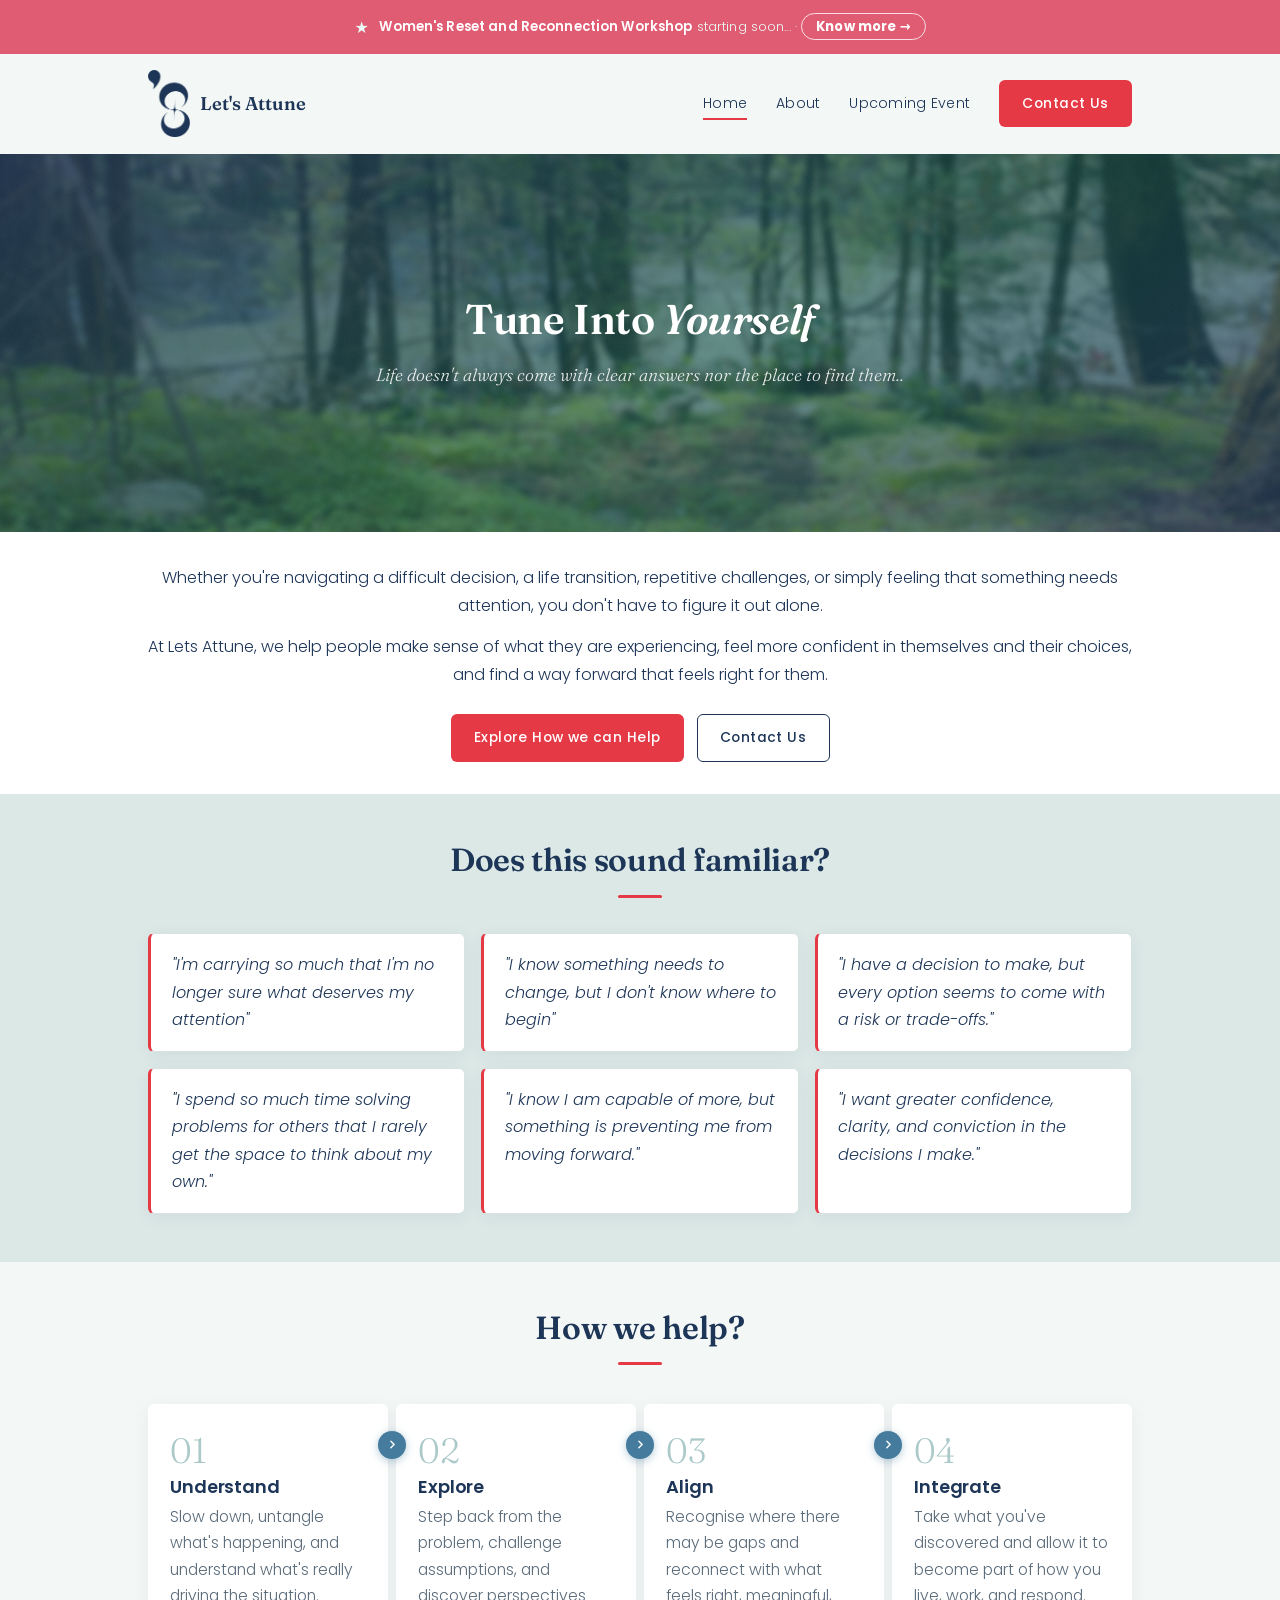
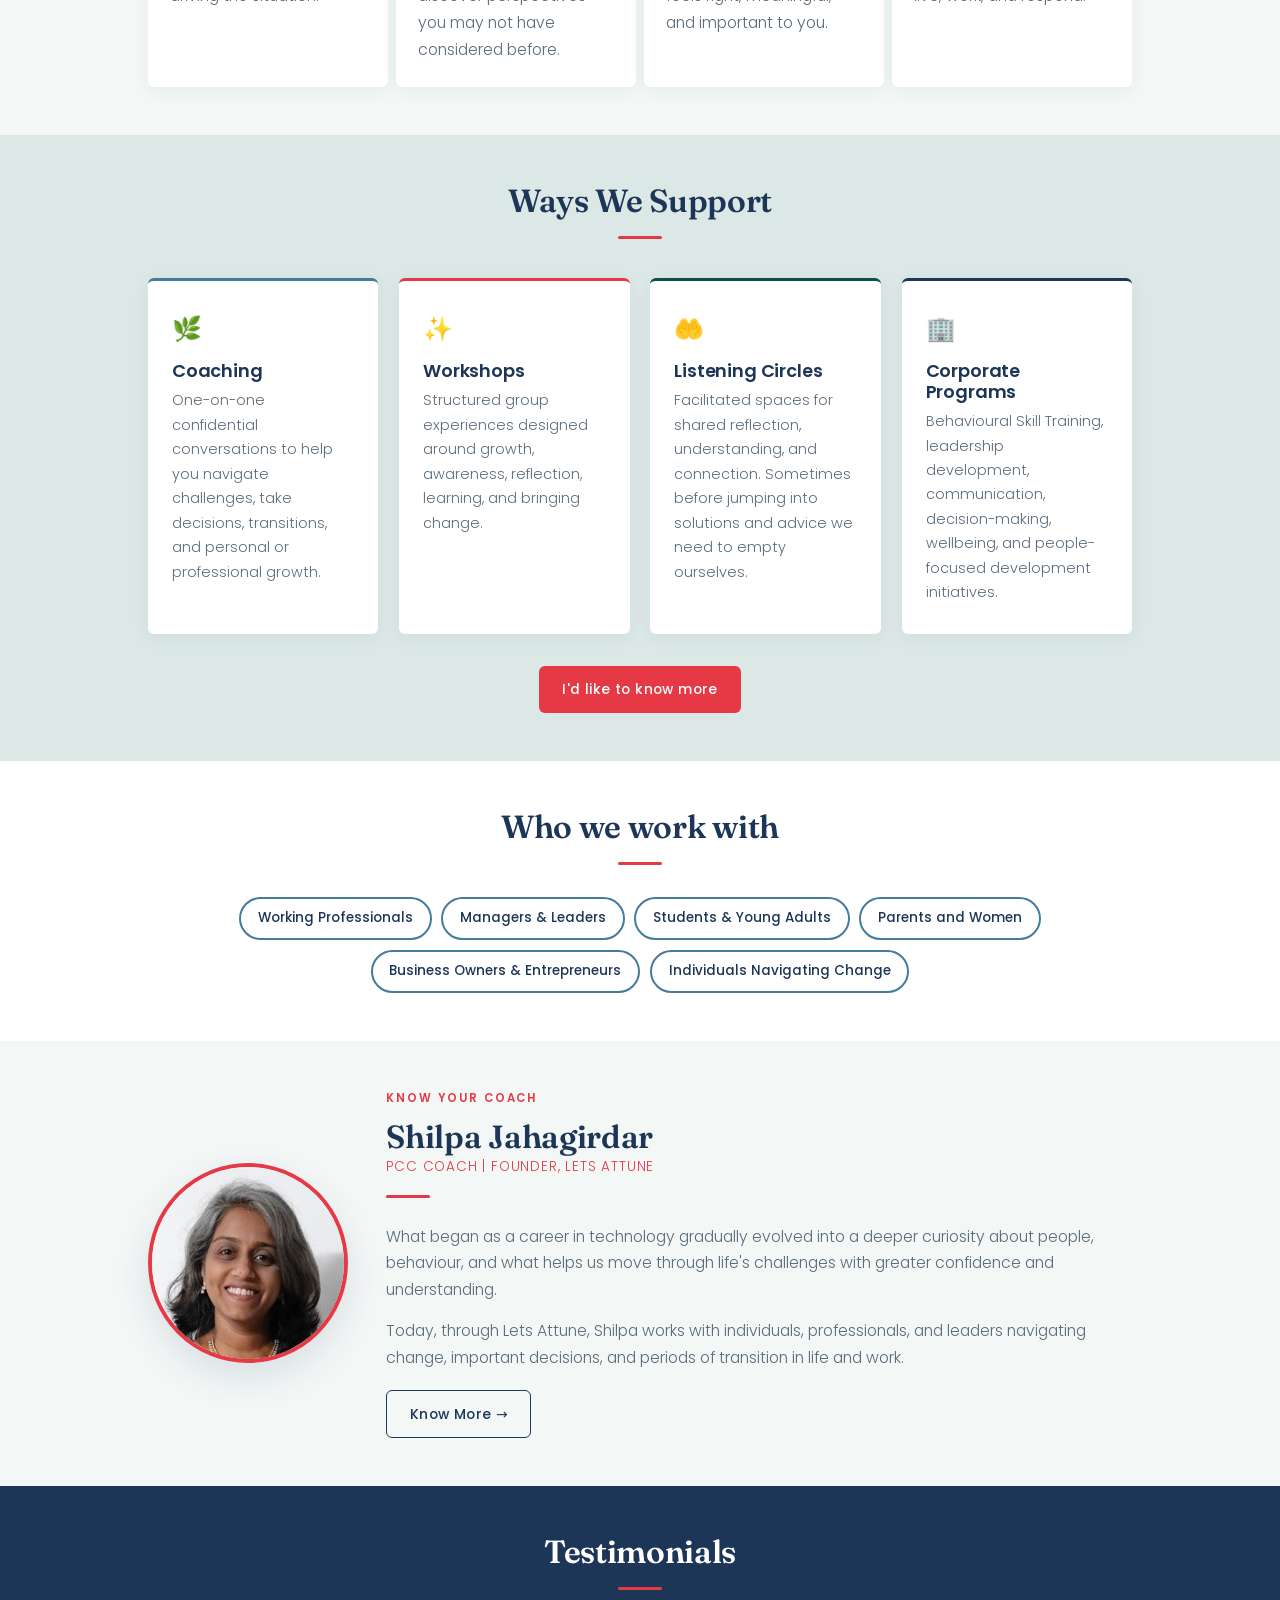
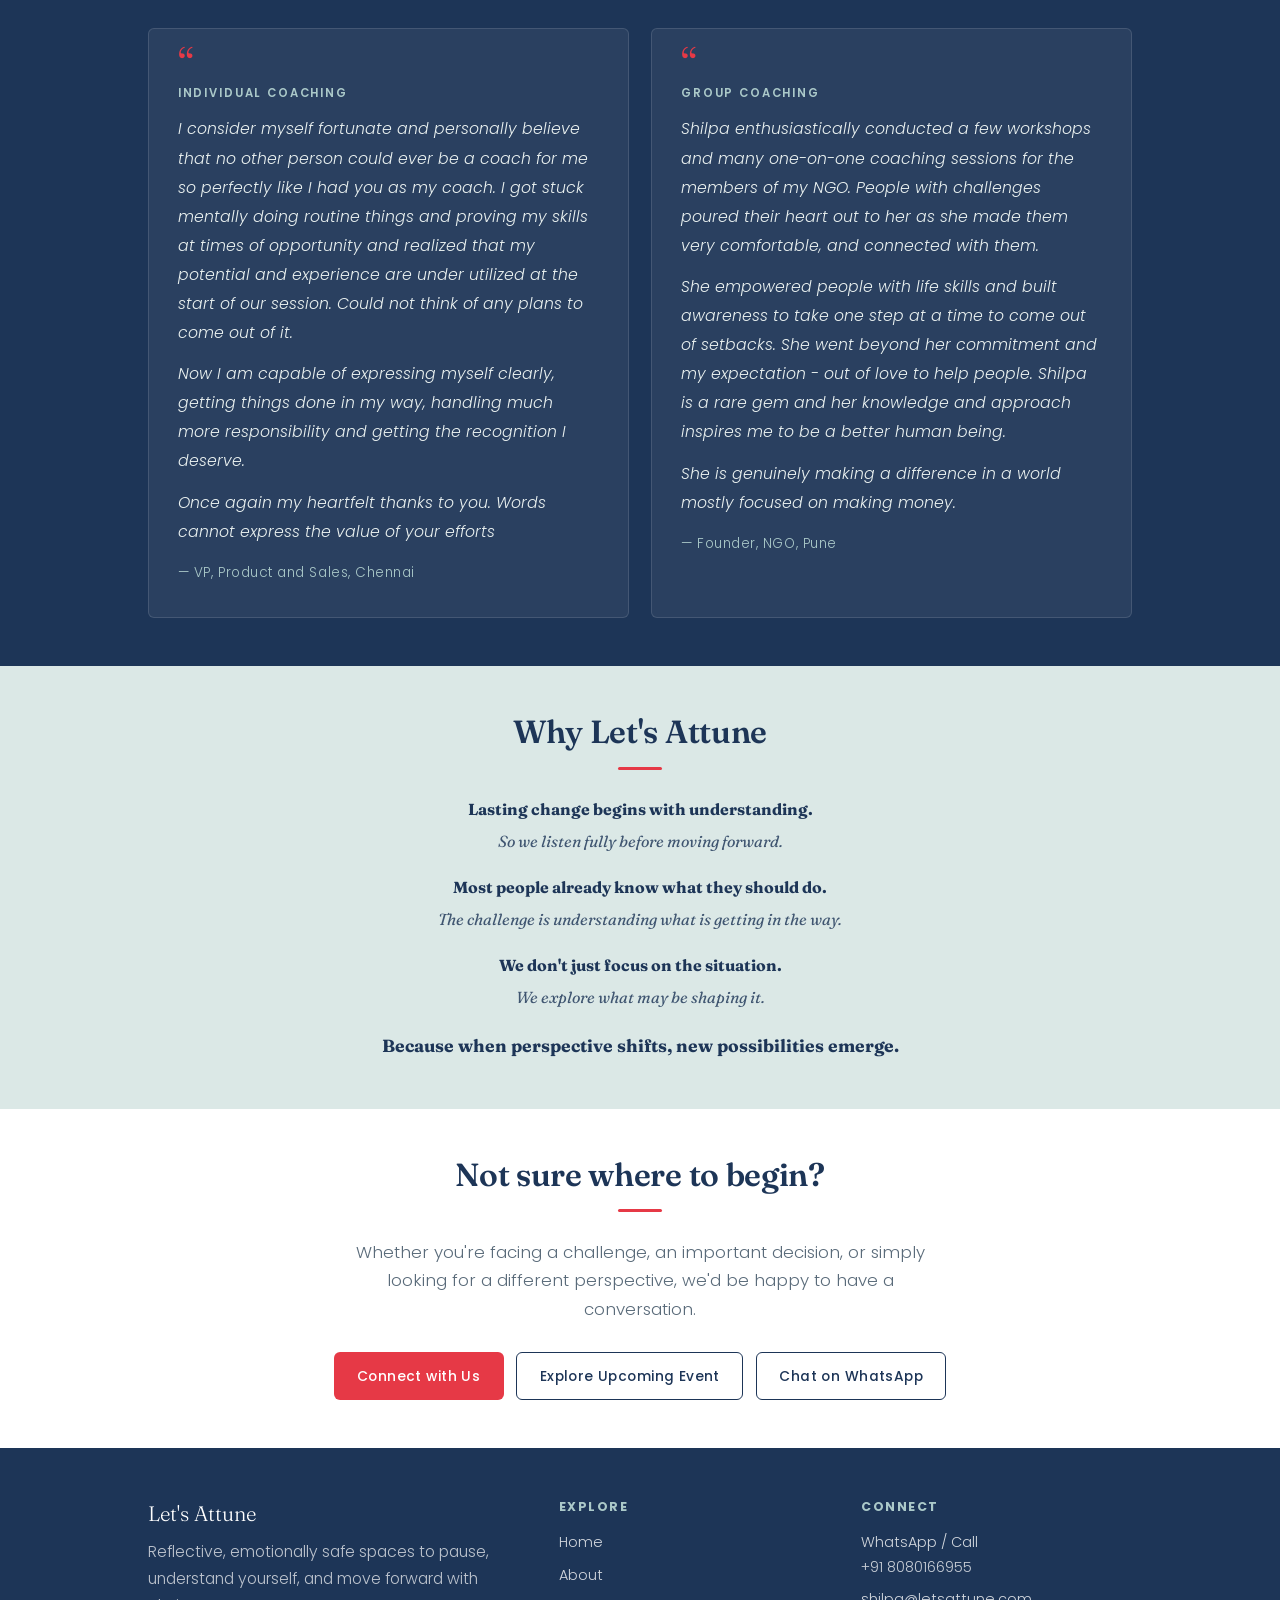
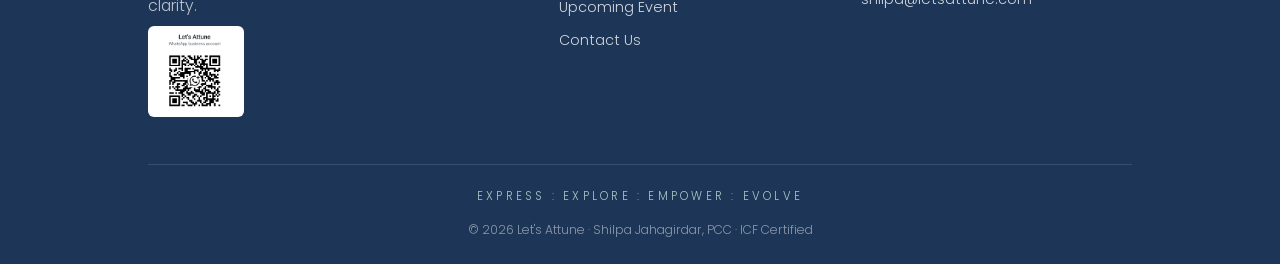
==== commit 2e5ef5e1: "Add contact page, workshop modal form, Kalki facilitator, dynamic pricing, and nav updates Co-Author" ====
--- a/index.html
+++ b/index.html
@@ -37,8 +37,8 @@
       <nav class="nav">
         <a class="link active" href="index.html">Home</a>
         <a class="link" href="about.html">About</a>
-        <a class="link" href="workshops.html">Workshops</a>
-        <a class="btn btn-primary" href="https://forms.gle/p1m3mecHvxKqkyVN9" target="_blank" rel="noopener">Contact Us</a>
+        <a class="link" href="workshops.html">Upcoming Event</a>
+        <a class="btn btn-primary" href="contact.html">Contact Us</a>
       </nav>
     </div>
   </header>
@@ -61,7 +61,7 @@
       <p class="hero-intro__text">At Lets Attune, we help people make sense of what they are experiencing, feel more confident in themselves and their choices, and find a way forward that feels right for them.</p>
       <div class="hero__cta" style="margin-top:1.6rem;">
         <a class="btn btn-primary" href="#help">Explore How we can Help</a>
-        <a class="btn btn-ghost" href="https://forms.gle/p1m3mecHvxKqkyVN9" target="_blank" rel="noopener">Contact Us</a>
+        <a class="btn btn-ghost" href="contact.html">Contact Us</a>
       </div>
     </div>
   </section>
@@ -117,7 +117,7 @@
         <div class="card reveal"><span class="ic">🏢</span><h3>Corporate Programs</h3><p>Behavioural Skill Training, leadership development, communication, decision-making, wellbeing, and people-focused development initiatives.</p></div>
       </div>
       <div style="text-align:center;margin-top:2rem;">
-        <a class="btn btn-primary" href="https://forms.gle/p1m3mecHvxKqkyVN9" target="_blank" rel="noopener">I'd like to know more</a>
+        <a class="btn btn-primary" href="contact.html">I'd like to know more</a>
       </div>
     </div>
   </section>
@@ -202,8 +202,8 @@
       <div class="rule" style="margin-left:auto;margin-right:auto"></div>
       <p class="lead" style="margin-left:auto;margin-right:auto">Whether you're facing a challenge, an important decision, or simply looking for a different perspective, we'd be happy to have a conversation.</p>
       <div class="btnrow">
-        <a class="btn btn-primary" href="https://forms.gle/p1m3mecHvxKqkyVN9" target="_blank" rel="noopener">Connect with Us</a>
-        <a class="btn btn-ghost" href="workshops.html">Explore Workshops</a>
+        <a class="btn btn-primary" href="contact.html">Connect with Us</a>
+        <a class="btn btn-ghost" href="workshops.html">Explore Upcoming Event</a>
         <a class="btn btn-ghost" href="https://wa.me/918080166955" target="_blank" rel="noopener">Chat on WhatsApp</a>
       </div>
     </div>
@@ -223,8 +223,8 @@
           <ul>
             <li><a href="index.html">Home</a></li>
             <li><a href="about.html">About</a></li>
-            <li><a href="workshops.html">Workshops</a></li>
-            <li><a href="https://forms.gle/p1m3mecHvxKqkyVN9" target="_blank" rel="noopener">Contact Us</a></li>
+            <li><a href="workshops.html">Upcoming Event</a></li>
+            <li><a href="contact.html">Contact Us</a></li>
           </ul>
         </div>
         <div>
--- a/styles.css
+++ b/styles.css
@@ -318,7 +318,7 @@
 .wk-cover .cover-inner { position: relative; z-index: 2; width: 100%; text-align: center; padding: clamp(2.4rem, 6vw, 4rem) 0; text-shadow: 0 2px 16px rgba(0,0,0,0.55); }
 .wk-cover .kicker { font-family: var(--ff-serif); font-style: italic; font-size: clamp(1rem, 2.6vw, 1.35rem); color: var(--sage); margin-bottom: 0.6rem; }
 .wk-cover h1 { color: #fff; max-width: 18ch; margin: 0 auto; text-shadow: 0 2px 24px rgba(0,0,0,0.4); }
-.wk-tagline { font-family: var(--ff-serif); font-style: italic; font-size: clamp(1.1rem, 2.6vw, 1.5rem); color: var(--coral); margin-top: 0.5rem; }
+.wk-tagline { font-family: var(--ff-serif); font-style: italic; font-size: clamp(0.9rem, 1.8vw, 1.1rem); color: var(--coral); margin-top: 0.5rem; }
 .wk-cover .wk-tagline { color: #ffd2d6; }
 .wk-confnote { font-size: 0.82rem; color: rgba(255,255,255,0.78); margin-top: 1rem; letter-spacing: 0.02em; }
 .wk-facts { display: flex; flex-wrap: wrap; gap: 0.6rem; margin-top: 1.6rem; }
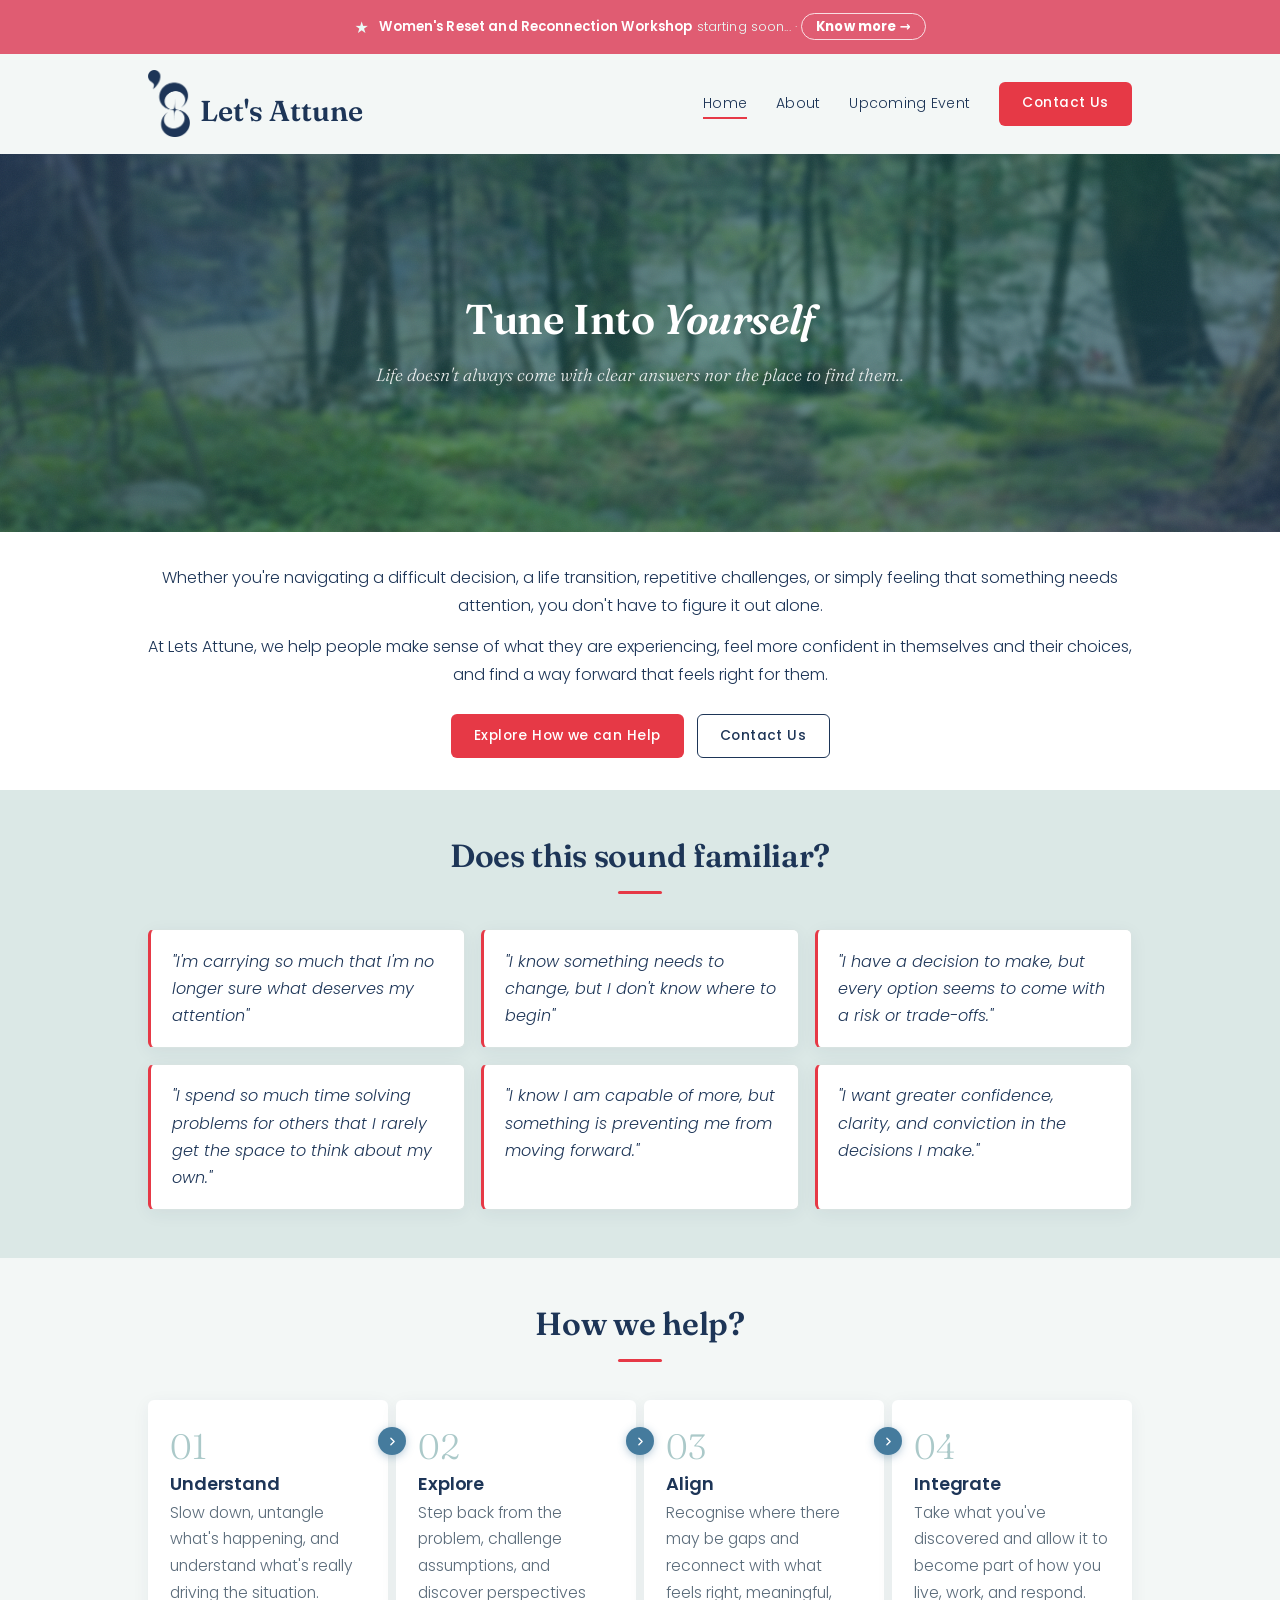
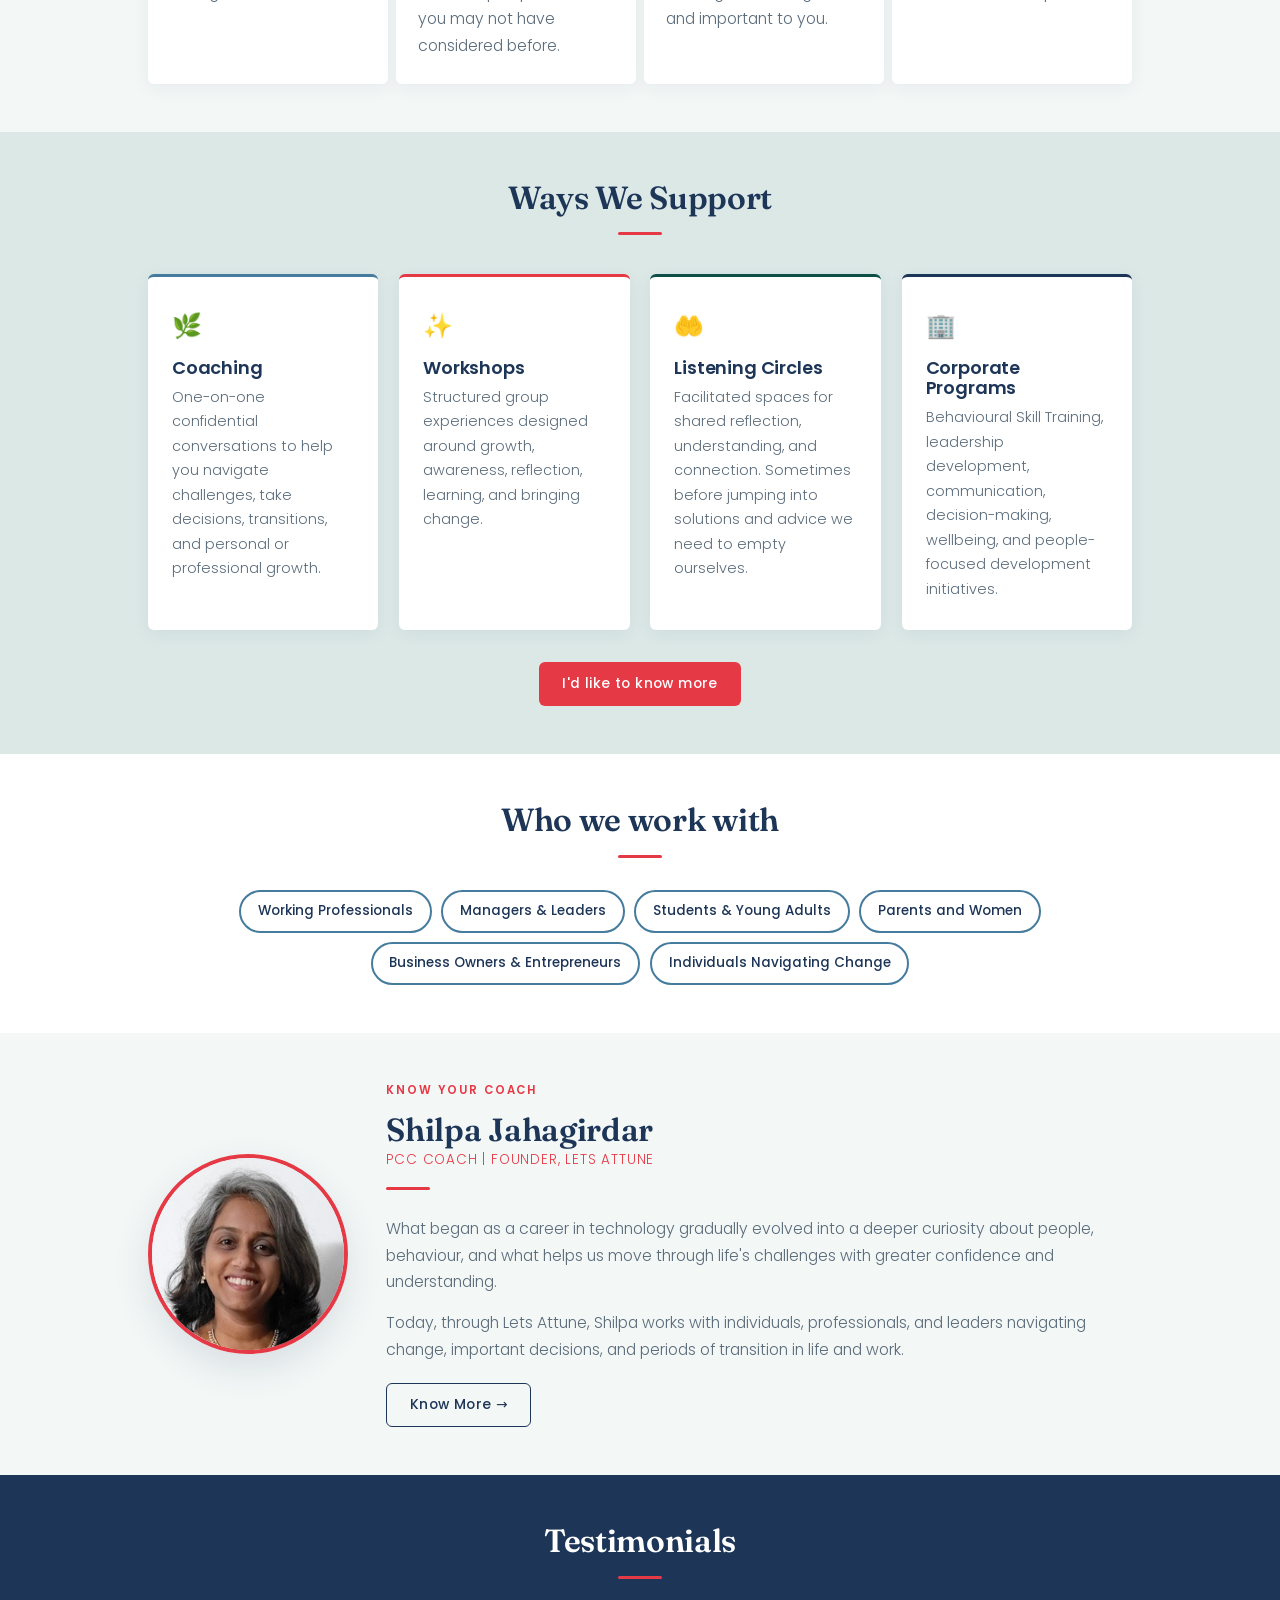
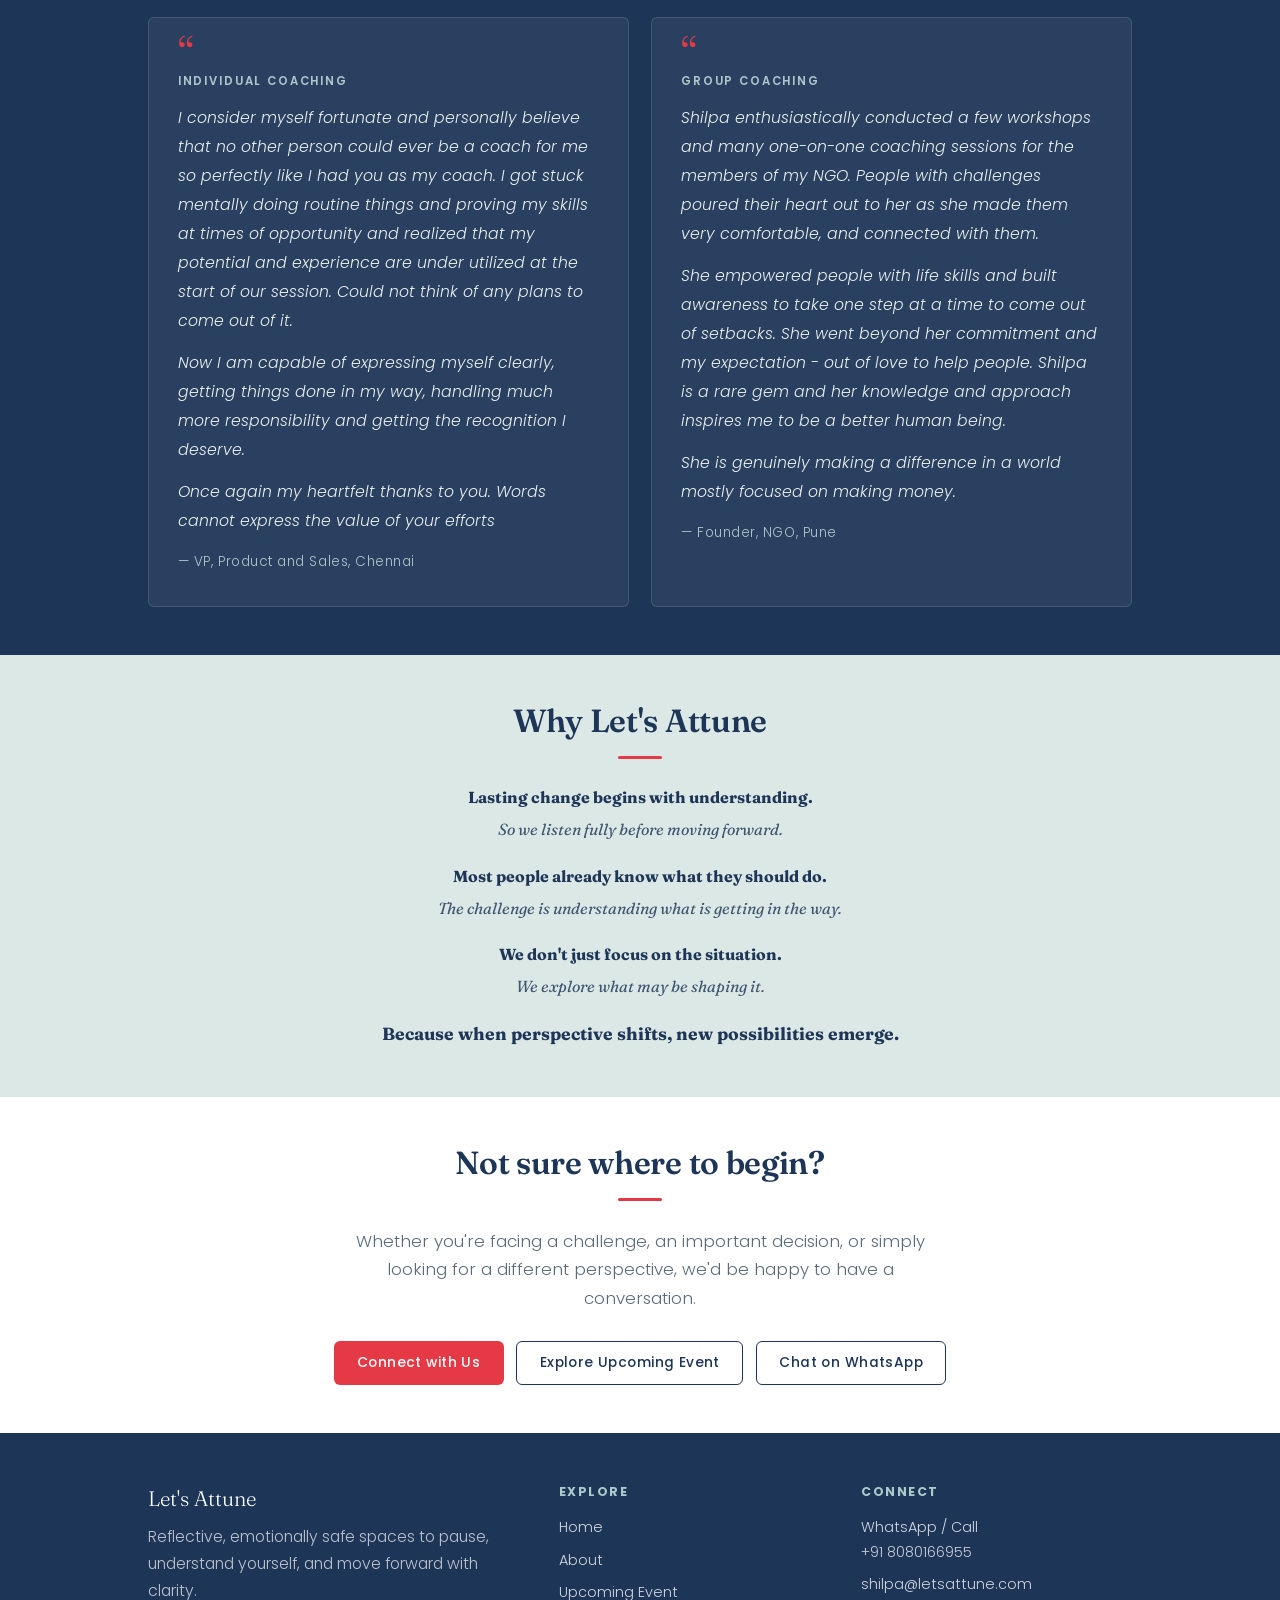
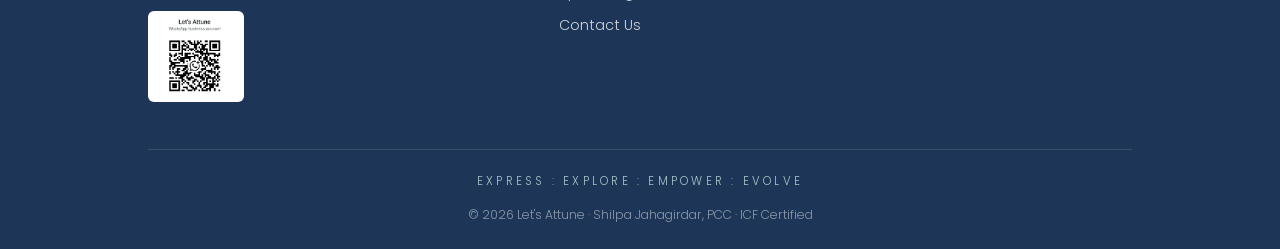
==== commit 0f8f6804: "Update domain references to letsattune.com Co-Authored-By: Claude Opus 4.8 (1M context) <noreply@ant" ====
--- a/index.html
+++ b/index.html
@@ -9,7 +9,7 @@
   <meta property="og:title" content="Let's Attune — Tune Into Yourself" />
   <meta property="og:description" content="Coaching, workshops and listening circles to help you pause, understand yourself, and move forward with clarity." />
   <meta property="og:image" content="assets/shilpa-full.jpg" />
-  <meta property="og:url" content="https://arise.letsattune.com/" />
+  <meta property="og:url" content="https://letsattune.com/" />
   <meta name="twitter:card" content="summary_large_image" />
   <link rel="icon" type="image/png" href="assets/Lets Attune logo.png" />
   <link rel="preconnect" href="https://fonts.googleapis.com" />
--- a/styles.css
+++ b/styles.css
@@ -125,7 +125,7 @@
 .brand { display: flex; align-items: center; gap: 0.6rem; }
 .brand img { width: 42px; transition: width .3s; }
 .site-header.scrolled .brand img { width: 34px; }
-.brand .name { font-family: var(--ff-serif); font-weight: 600; font-size: 1.15rem; color: var(--navy); }
+.brand .name { font-family: var(--ff-serif); font-weight: 600; font-size: 1.80rem; color: var(--navy); line-height: 1; position: relative; top: 8px; }
 
 .nav { display: flex; align-items: center; gap: 1.8rem; }
 .nav a.link { font-size: 0.88rem; letter-spacing: 0.02em; color: var(--navy); position: relative; }
@@ -133,7 +133,7 @@
 .nav a.link:hover::after, .nav a.link.active::after { width: 100%; }
 
 /* buttons */
-.btn { display: inline-flex; align-items: center; gap: 0.5rem; font-family: var(--ff-sans); font-size: 0.86rem; font-weight: 500; letter-spacing: 0.03em; padding: 0.7rem 1.4rem; border-radius: var(--radius); cursor: pointer; border: 1.5px solid transparent; transition: transform .2s, background .25s, color .25s, box-shadow .25s; }
+.btn { display: inline-flex; align-items: center; gap: 0.5rem; font-family: var(--ff-sans); font-size: 0.86rem; font-weight: 500; letter-spacing: 0.03em; line-height: 1.2; min-height: 44px; padding: 0.7rem 1.4rem; border-radius: var(--radius); cursor: pointer; -webkit-appearance: none; appearance: none; box-sizing: border-box; vertical-align: middle; border: 1.5px solid transparent; transition: transform .2s, background .25s, color .25s, box-shadow .25s; }
 .btn-primary { background: var(--coral); color: #fff; }
 .btn-primary:hover { background: #c92f3c; transform: translateY(-2px); box-shadow: 0 8px 20px rgba(230,57,70,0.3); }
 .btn-ghost { background: transparent; color: var(--navy); border-color: var(--navy); }
